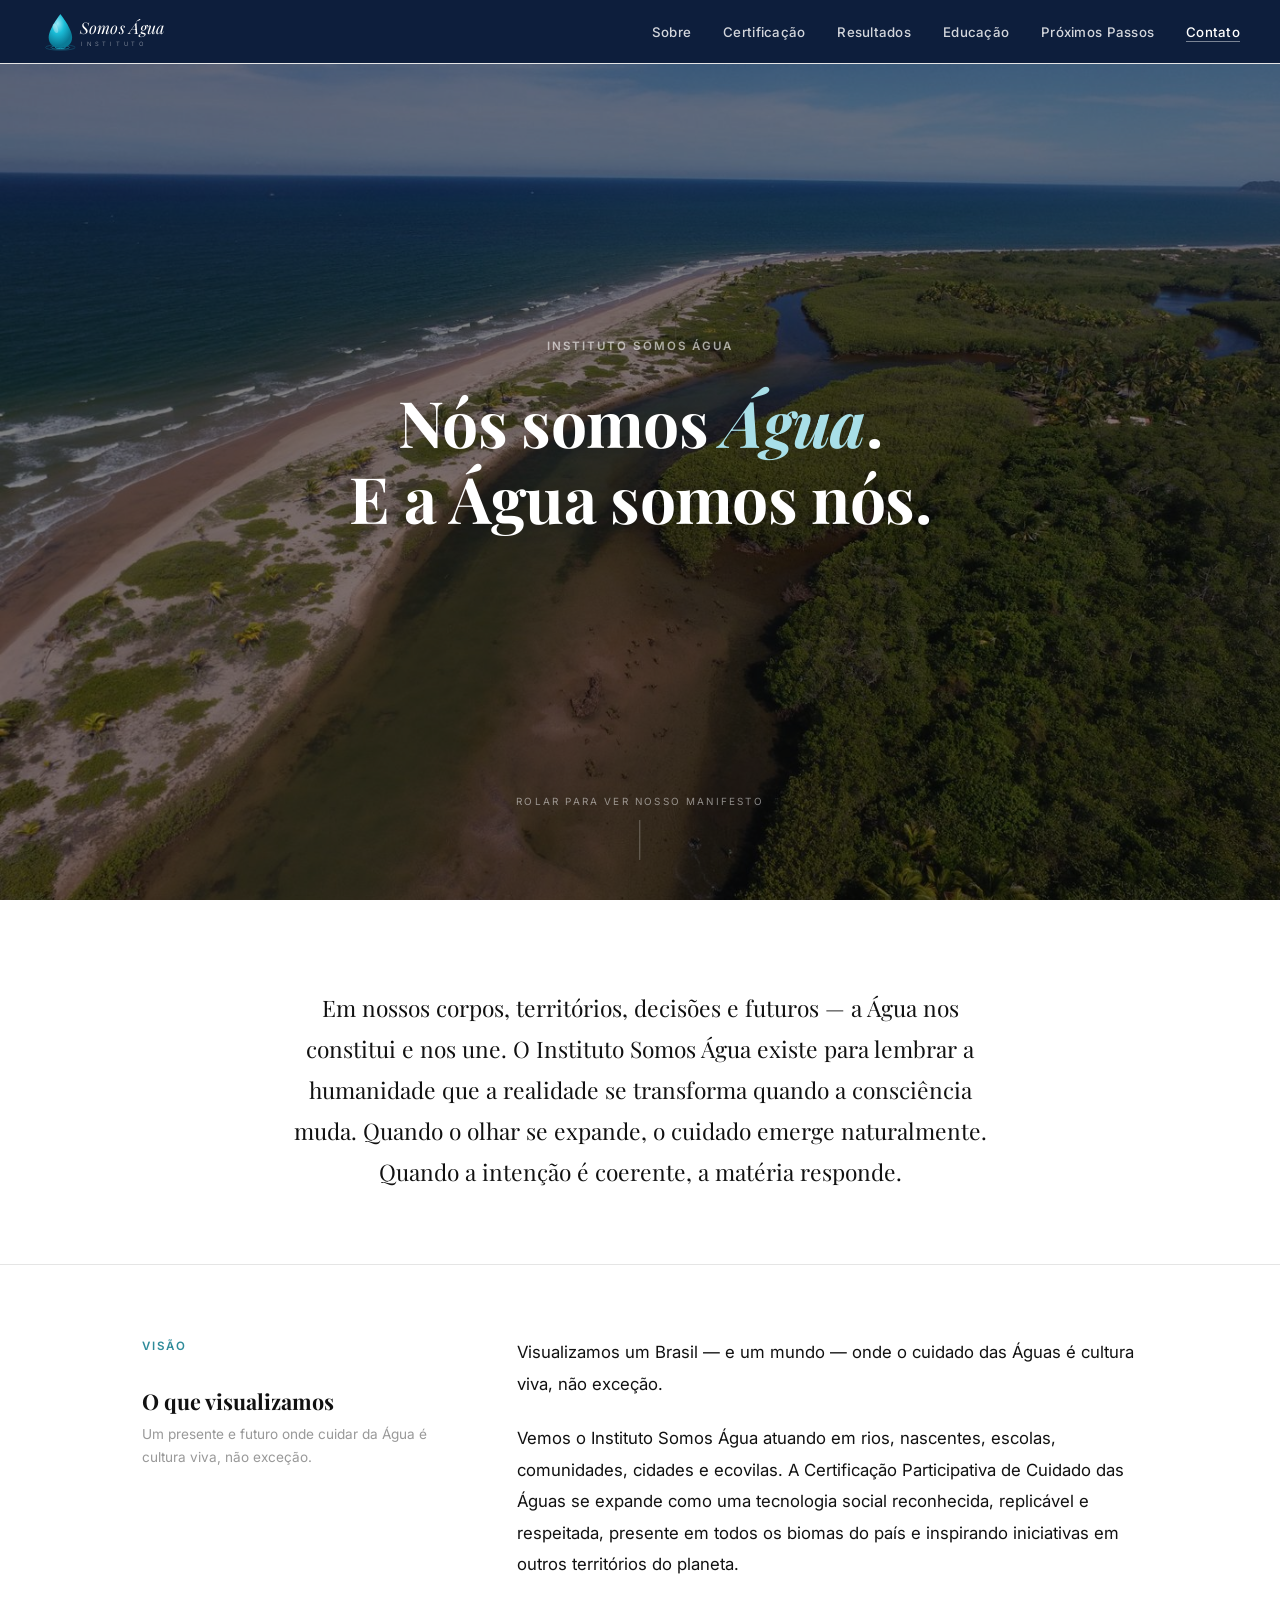
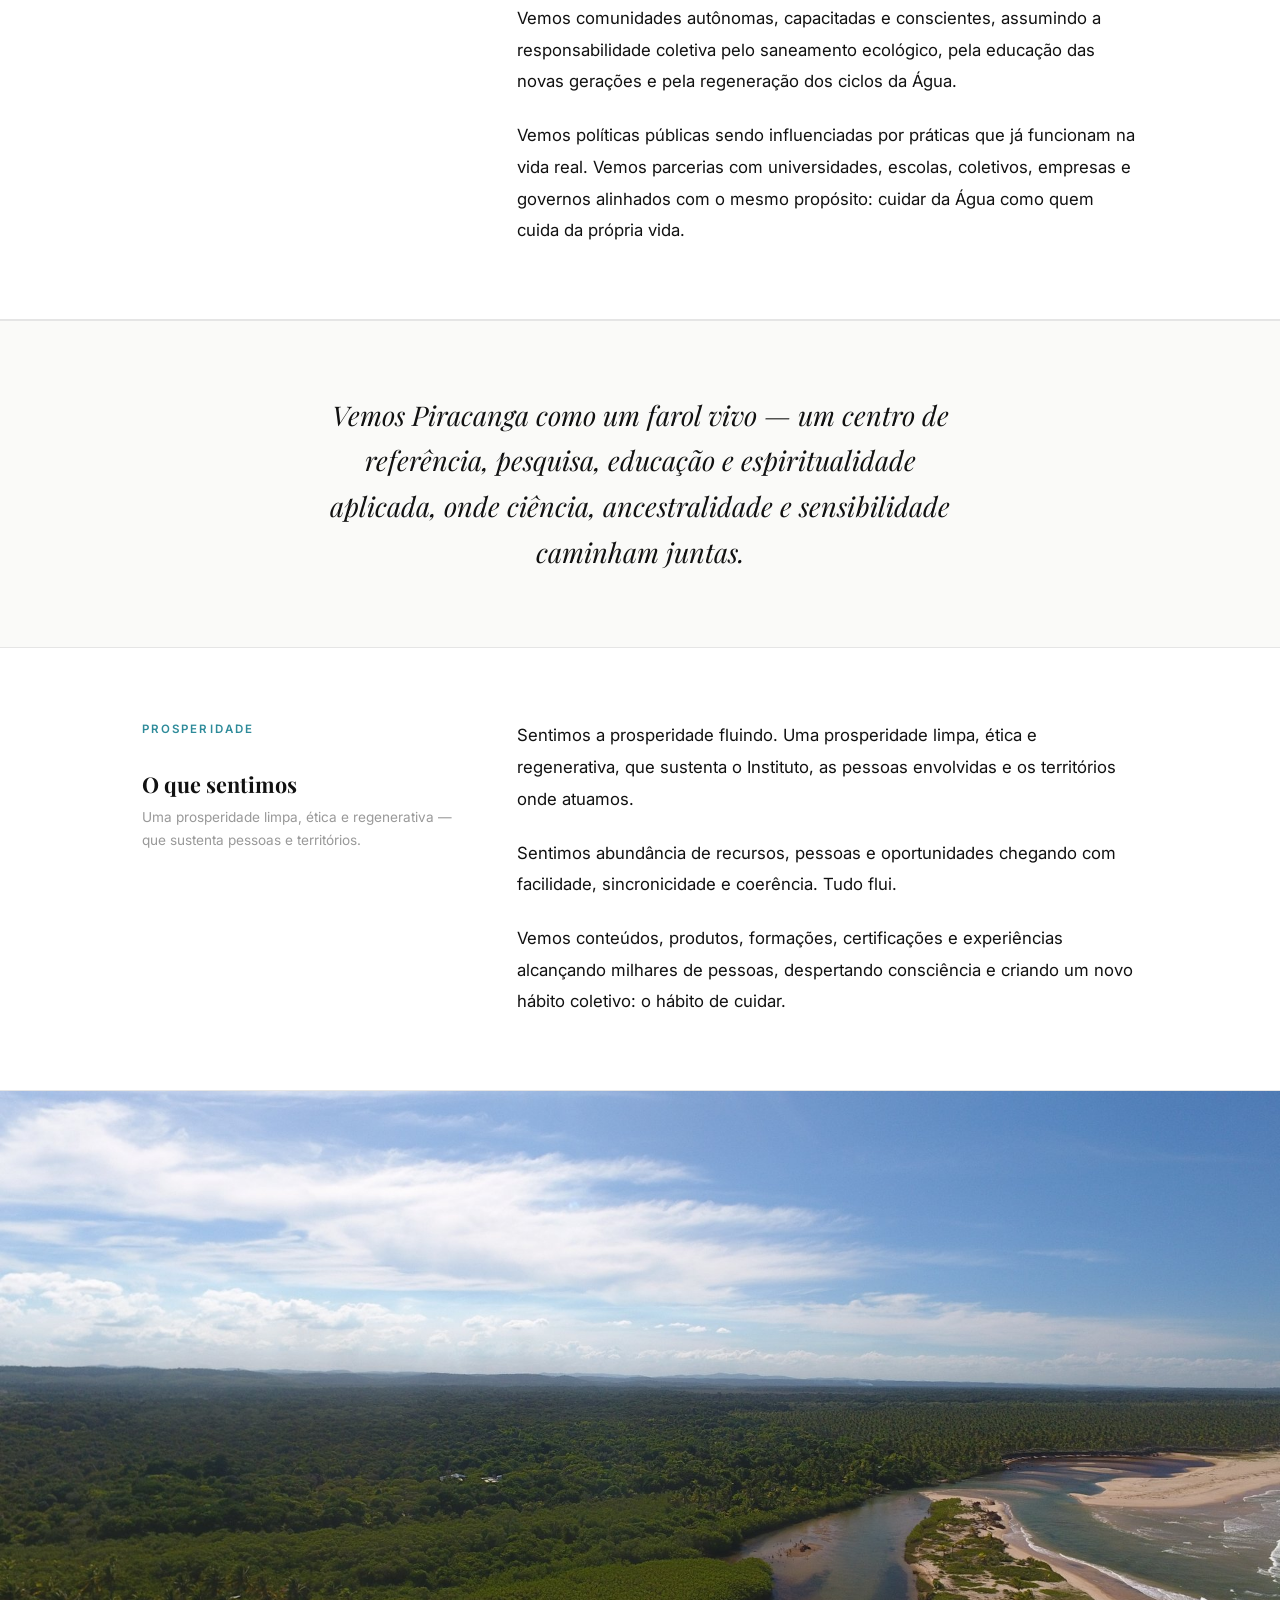
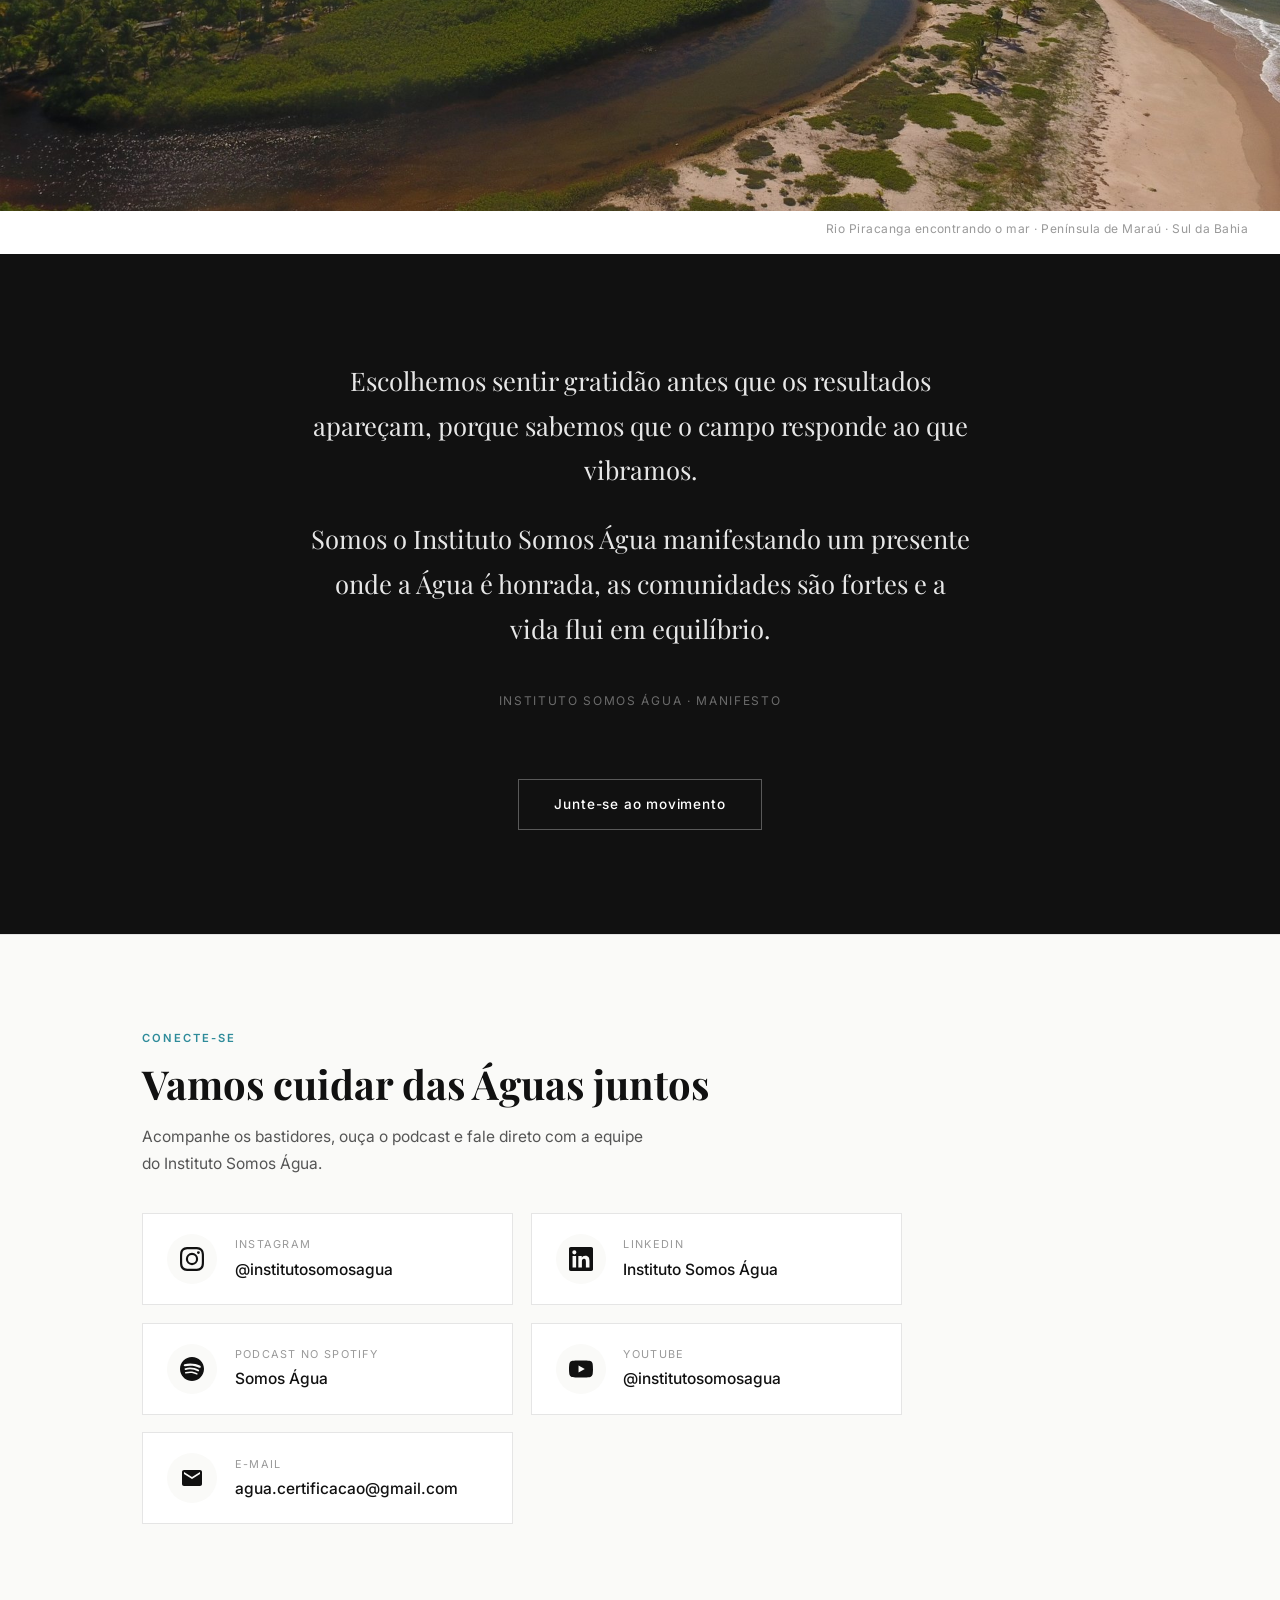
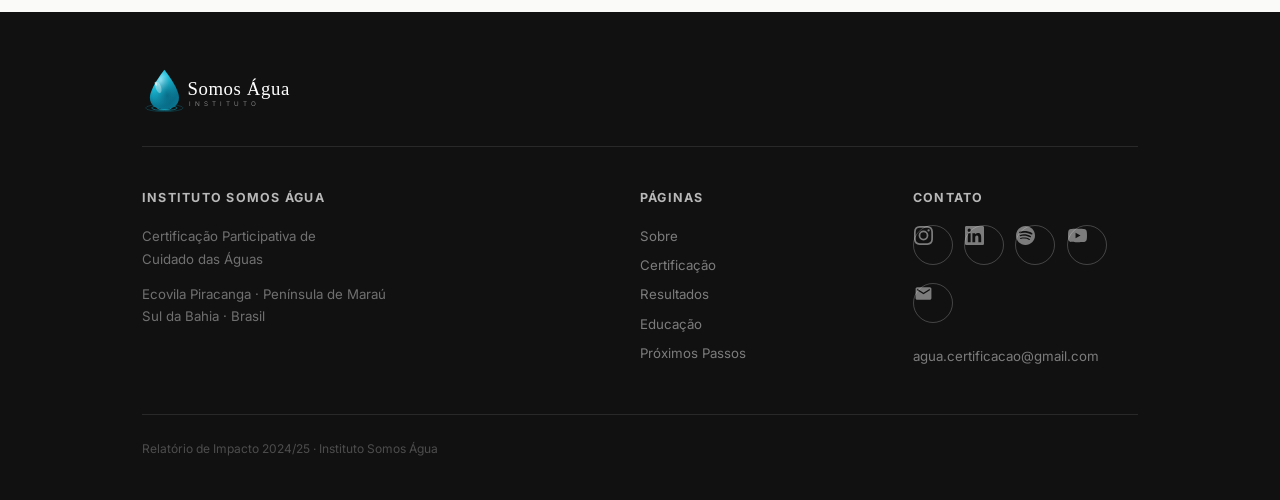
==== index.html @ 3775e9d6 "Add files via upload" ====
<!DOCTYPE html>
<html lang="pt-BR">
<head>
  <meta charset="UTF-8"/><meta name="viewport" content="width=device-width, initial-scale=1.0"/>
  <title>Instituto Somos Água</title>
  <meta name="description" content="Nós somos Água. E a Água somos nós — em nossos corpos, territórios, decisões e futuros."/>
  <link href="https://fonts.googleapis.com/css2?family=Playfair+Display:ital,wght@0,400;0,700;1,400&family=Inter:wght@300;400;500;600&display=swap" rel="stylesheet"/>
  <link rel="stylesheet" href="style.css"/>
  <style>
    body { padding-top: 0; }

    /* ── HERO ── */
    .manifesto-hero {
      position: relative;
      height: 100vh; min-height: 560px;
      display: flex; align-items: center; justify-content: center;
      text-align: center; overflow: hidden;
    }
    .manifesto-hero-bg {
      position: absolute; inset: 0;
      background: url('imgs/foz.jpg') center 55% / cover no-repeat;
    }
    .manifesto-hero-bg::after {
      content: '';
      position: absolute; inset: 0;
      background: rgba(0,0,0,.50);
    }

    /* transparent nav over hero */
    .hero-nav {
      position: absolute; top: 0; left: 0; right: 0; z-index: 10;
      background: #0d1e3c;
      height: 64px;
      display: flex; align-items: center; justify-content: space-between;
      padding: 0 2.5rem;
    }
    .hero-nav .nav-logo { color: white; }
    .hero-nav .nav-links a { color: rgba(255,255,255,.82); }
    .hero-nav .nav-links a:hover { color: white; }
    .hero-nav .nav-cta { color: white !important; border-color: rgba(255,255,255,.45); }
    .hero-nav .hamburger span { background: white; }

    .manifesto-hero-content {
      position: relative; z-index: 5;
      padding: 0 2rem;
    }
    .eyebrow-light {
      font-size: .72rem; font-weight: 600;
      letter-spacing: .18em; text-transform: uppercase;
      color: rgba(255,255,255,.6);
      margin-bottom: 1.75rem; display: block;
    }
    .manifesto-hero-content h1 {
      color: white;
      font-size: clamp(2.4rem, 5.5vw, 4rem);
      line-height: 1.18;
      text-shadow: 0 2px 32px rgba(0,0,0,.25);
      max-width: 700px;
      margin: 0 auto 1.75rem;
    }
    .manifesto-hero-content h1 em {
      font-style: italic;
      color: #a8dfe8;
    }
    .scroll-hint {
      position: absolute; bottom: 2.5rem; left: 50%; transform: translateX(-50%);
      z-index: 5;
      color: rgba(255,255,255,.5);
      font-size: .62rem; letter-spacing: .22em; text-transform: uppercase;
      display: flex; flex-direction: column; align-items: center; gap: .6rem;
      white-space: nowrap;
    }
    .scroll-hint::after {
      content: '';
      width: 1px; height: 40px;
      background: rgba(255,255,255,.3);
      display: block;
    }

    /* ── OPENING ── */
    .manifesto-opening {
      padding: 5.5rem 0 4.5rem;
      text-align: center;
      border-bottom: 1px solid var(--border);
    }
    .manifesto-opening p {
      font-family: 'Playfair Display', serif;
      font-size: clamp(1.12rem, 2.3vw, 1.42rem);
      line-height: 1.8;
      max-width: 700px;
      margin: 0 auto;
      color: var(--ink);
    }

    /* ── MANIFESTO BODY ── */
    .manifesto-block {
      padding: 4.5rem 0;
      border-bottom: 1px solid var(--border);
    }
    .manifesto-label {
      font-size: .72rem; font-weight: 600;
      letter-spacing: .18em; text-transform: uppercase;
      color: var(--water);
      margin-bottom: 2rem; display: block;
    }
    .manifesto-split {
      display: grid;
      grid-template-columns: 1fr 2fr;
      gap: 4rem;
      align-items: start;
    }
    .manifesto-split-label {
      position: sticky;
      top: 5rem;
    }
    .manifesto-split-label h2 {
      font-size: 1.35rem;
      color: var(--ink);
      margin-bottom: .5rem;
    }
    .manifesto-split-label p {
      font-size: .85rem;
      color: var(--ink-muted);
      line-height: 1.65;
    }
    .manifesto-text p {
      font-size: 1.05rem;
      line-height: 1.88;
      color: var(--ink);
      margin-bottom: 1.4rem;
    }
    .manifesto-text p:last-child { margin-bottom: 0; }

    /* ── HIGHLIGHTED VERSE ── */
    .manifesto-verse {
      padding: 4.5rem 0;
      background: var(--off-white);
      border-top: 1px solid var(--border);
      border-bottom: 1px solid var(--border);
      text-align: center;
    }
    .manifesto-verse p {
      font-family: 'Playfair Display', serif;
      font-size: clamp(1.25rem, 2.5vw, 1.7rem);
      line-height: 1.68;
      max-width: 660px;
      margin: 0 auto;
      color: var(--ink);
      font-style: italic;
    }

    /* ── CLOSING ── */
    .manifesto-closing {
      padding: 6.5rem 0;
      text-align: center;
      background: var(--ink);
    }
    .manifesto-closing p {
      font-family: 'Playfair Display', serif;
      font-size: clamp(1.15rem, 2.5vw, 1.6rem);
      line-height: 1.75;
      max-width: 660px;
      margin: 0 auto 1.5rem;
      color: rgba(255,255,255,.9);
    }
    .manifesto-closing .closing-cite {
      font-family: 'Inter', sans-serif;
      font-size: .75rem;
      letter-spacing: .14em;
      text-transform: uppercase;
      color: rgba(255,255,255,.38);
      display: block;
      margin-top: 2.5rem;
    }
    .btn-outline-white {
      display: inline-block;
      margin-top: 2.5rem;
      padding: .8rem 2.2rem;
      border: 1px solid rgba(255,255,255,.3);
      color: white;
      font-size: .85rem;
      font-weight: 500;
      letter-spacing: .06em;
      text-decoration: none;
      transition: border-color .2s, background .2s;
    }
    .btn-outline-white:hover {
      border-color: white;
      background: rgba(255,255,255,.08);
    }

    @media (max-width: 860px) {
      .hero-nav { padding: 0 1.25rem; }
      .manifesto-split { grid-template-columns: 1fr; gap: 1.5rem; }
      .manifesto-split-label { position: static; }
    }
  </style>
  <!-- Open Graph / WhatsApp -->
  <meta property="og:type"        content="website"/>
  <meta property="og:site_name"   content="Instituto Somos Água"/>
  <meta property="og:title"       content="Instituto Somos Água — Manifesto"/>
  <meta property="og:description" content="Nós somos Água. E a Água somos nós. O Instituto Somos Água une ativismo hídrico, educação ecológica e responsabilidade coletiva em Piracanga, Bahia."/>
  <meta property="og:image"       content="https://institutosomosagua.github.io/site/imgs/og-image.png"/>
  <meta property="og:image:width" content="1200"/>
  <meta property="og:image:height"content="630"/>
  <meta property="og:locale"      content="pt_BR"/>
  <!-- Twitter / X -->
  <meta name="twitter:card"       content="summary_large_image"/>
  <meta name="twitter:image"      content="https://institutosomosagua.github.io/site/imgs/og-image.png"/>
</head>
<body>

<!-- ══ HERO FULL-SCREEN ══ -->
<section class="manifesto-hero">
  <div class="manifesto-hero-bg"></div>

  <nav class="hero-nav" id="main-nav">
    <a href="index.html" class="nav-logo" style="padding:0;line-height:0;"><svg xmlns="http://www.w3.org/2000/svg" viewBox="0 0 280 68" height="42" style="display:block;"><defs><radialGradient id="dg" cx="38%" cy="28%" r="65%"><stop offset="0%" stop-color="#9AE8F8"/><stop offset="45%" stop-color="#1BBDD8"/><stop offset="100%" stop-color="#0A7A96"/></radialGradient></defs><ellipse cx="33" cy="59" rx="24" ry="4.5" stroke="#1BBAD6" stroke-width="1.0" fill="none" opacity="0.38"/><ellipse cx="33" cy="59" rx="15" ry="3" stroke="#1BBAD6" stroke-width="1.2" fill="none" opacity="0.58"/><ellipse cx="33" cy="59" rx="8" ry="1.8" stroke="#1BBAD6" stroke-width="1.5" fill="none" opacity="0.82"/><path d="M33 5 C33 5 14 29 14 43 C14 53.8 22.6 60 33 60 C43.4 60 52 53.8 52 43 C52 29 33 5 33 5Z" fill="url(#dg)"/><ellipse cx="25" cy="28" rx="3.5" ry="8" fill="white" opacity="0.3" transform="rotate(-20 25 28)"/><text x="64" y="38" font-family="'Playfair Display', Georgia, serif" font-size="26" font-weight="400" font-style="italic" fill="white" letter-spacing="0.5">Somos Água</text><text x="67" y="56" font-family="Inter, sans-serif" font-size="9.5" font-weight="300" fill="rgba(255,255,255,0.58)" letter-spacing="6">INSTITUTO</text></svg></a>
    <button class="hamburger" id="hamburger"><span></span><span></span><span></span></button>
    <ul class="nav-links" id="nav-links">
      <li><a href="sobre.html">Sobre</a></li>
      <li><a href="certificacao.html">Certificação</a></li>
      <li><a href="resultados.html">Resultados</a></li>
      <li><a href="educacao.html">Educação</a></li>
      <li><a href="proximos.html">Próximos Passos</a></li>
      <li><a href="index.html#contato" class="nav-cta">Contato</a></li>
    </ul>
  </nav>

  <div class="manifesto-hero-content">
    <span class="eyebrow-light">Instituto Somos Água</span>
    <h1>Nós somos <em>Água</em>.<br/>E a Água somos nós.</h1>
  </div>

  <div class="scroll-hint">Rolar para ver nosso manifesto</div>
</section>

<!-- ══ OPENING ══ -->
<section class="manifesto-opening">
  <div class="container">
    <p>Em nossos corpos, territórios, decisões e futuros — a Água nos constitui e nos une. O Instituto Somos Água existe para lembrar a humanidade que a realidade se transforma quando a consciência muda. Quando o olhar se expande, o cuidado emerge naturalmente. Quando a intenção é coerente, a matéria responde.</p>
  </div>
</section>

<!-- ══ VISÃO ══ -->
<section class="manifesto-block">
  <div class="container">
    <div class="manifesto-split">
      <div class="manifesto-split-label">
        <span class="manifesto-label">Visão</span>
        <h2>O que visualizamos</h2>
        <p>Um presente e futuro onde cuidar da Água é cultura viva, não exceção.</p>
      </div>
      <div class="manifesto-text">
        <p>Visualizamos um Brasil — e um mundo — onde o cuidado das Águas é cultura viva, não exceção.</p>
        <p>Vemos o Instituto Somos Água atuando em rios, nascentes, escolas, comunidades, cidades e ecovilas. A Certificação Participativa de Cuidado das Águas se expande como uma tecnologia social reconhecida, replicável e respeitada, presente em todos os biomas do país e inspirando iniciativas em outros territórios do planeta.</p>
        <p>Vemos comunidades autônomas, capacitadas e conscientes, assumindo a responsabilidade coletiva pelo saneamento ecológico, pela educação das novas gerações e pela regeneração dos ciclos da Água.</p>
        <p>Vemos políticas públicas sendo influenciadas por práticas que já funcionam na vida real. Vemos parcerias com universidades, escolas, coletivos, empresas e governos alinhados com o mesmo propósito: cuidar da Água como quem cuida da própria vida.</p>
      </div>
    </div>
  </div>
</section>

<!-- ══ VERSO ══ -->
<div class="manifesto-verse">
  <div class="container">
    <p>Vemos Piracanga como um farol vivo — um centro de referência, pesquisa, educação e espiritualidade aplicada, onde ciência, ancestralidade e sensibilidade caminham juntas.</p>
  </div>
</div>

<!-- ══ PROSPERIDADE ══ -->
<section class="manifesto-block">
  <div class="container">
    <div class="manifesto-split">
      <div class="manifesto-split-label">
        <span class="manifesto-label">Prosperidade</span>
        <h2>O que sentimos</h2>
        <p>Uma prosperidade limpa, ética e regenerativa — que sustenta pessoas e territórios.</p>
      </div>
      <div class="manifesto-text">
        <p>Sentimos a prosperidade fluindo. Uma prosperidade limpa, ética e regenerativa, que sustenta o Instituto, as pessoas envolvidas e os territórios onde atuamos.</p>
        <p>Sentimos abundância de recursos, pessoas e oportunidades chegando com facilidade, sincronicidade e coerência. Tudo flui.</p>
        <p>Vemos conteúdos, produtos, formações, certificações e experiências alcançando milhares de pessoas, despertando consciência e criando um novo hábito coletivo: o hábito de cuidar.</p>
      </div>
    </div>
  </div>
</section>

<!-- ══ FOTO FULL ══ -->
<img src="imgs/hero.jpg" alt="Rio Piracanga correndo para o mar" class="photo-full tall"/>
<p class="photo-caption">Rio Piracanga encontrando o mar · Península de Maraú · Sul da Bahia</p>

<!-- ══ DECLARAÇÃO FINAL ══ -->
<div class="manifesto-closing">
  <div class="container">
    <p>Escolhemos sentir gratidão antes que os resultados apareçam, porque sabemos que o campo responde ao que vibramos.</p>
    <p>Somos o Instituto Somos Água manifestando um presente onde a Água é honrada, as comunidades são fortes e a vida flui em equilíbrio.</p>
    <span class="closing-cite">Instituto Somos Água · Manifesto</span>
    <br/>
    <a href="mailto:agua.certificacao@gmail.com" class="btn-outline-white">Junte-se ao movimento</a>
  </div>
</div>

<!-- ══ CONECTE-SE ══ -->
<section class="connect-section" id="contato">
  <div class="container">
    <span class="eyebrow">Conecte-se</span>
    <h2>Vamos cuidar das Águas juntos</h2>
    <p style="max-width:520px;">Acompanhe os bastidores, ouça o podcast e fale direto com a equipe do Instituto Somos Água.</p>
    <div class="contact-grid">
      <a class="contact-card ig" href="https://www.instagram.com/institutosomosagua/" target="_blank" rel="noopener">
        <span class="contact-ic"><svg viewBox="0 0 24 24" width="20" height="20" aria-hidden="true"><path d="M12 2.163c3.204 0 3.584.012 4.85.07 3.252.148 4.771 1.691 4.919 4.919.058 1.265.069 1.645.069 4.849 0 3.205-.012 3.584-.069 4.849-.149 3.225-1.664 4.771-4.919 4.919-1.266.058-1.644.07-4.85.07-3.204 0-3.584-.012-4.849-.07-3.26-.149-4.771-1.699-4.919-4.92-.058-1.265-.07-1.644-.07-4.849 0-3.204.013-3.583.07-4.849.149-3.227 1.664-4.771 4.919-4.919 1.266-.057 1.645-.069 4.849-.069zm0-2.163C8.741 0 8.332.014 7.052.072 2.695.272.273 2.69.073 7.052.014 8.333 0 8.741 0 12c0 3.259.014 3.668.072 4.948.2 4.358 2.618 6.78 6.98 6.98C8.333 23.986 8.741 24 12 24c3.259 0 3.668-.014 4.948-.072 4.354-.2 6.782-2.618 6.979-6.98.059-1.28.073-1.689.073-4.948 0-3.259-.014-3.667-.072-4.947-.196-4.354-2.617-6.78-6.979-6.98C15.668.014 15.259 0 12 0zm0 5.838a6.162 6.162 0 100 12.324 6.162 6.162 0 000-12.324zM12 16a4 4 0 110-8 4 4 0 010 8zm6.406-11.845a1.44 1.44 0 100 2.881 1.44 1.44 0 000-2.881z"/></svg></span>
        <span><span class="c-label">Instagram</span><span class="c-handle">@institutosomosagua</span></span>
      </a>
      <a class="contact-card li" href="https://www.linkedin.com/company/instituto-somos-%C3%A1gua/" target="_blank" rel="noopener">
        <span class="contact-ic"><svg viewBox="0 0 24 24" width="20" height="20" aria-hidden="true"><path d="M20.447 20.452h-3.554v-5.569c0-1.328-.027-3.037-1.852-3.037-1.853 0-2.136 1.445-2.136 2.939v5.667H9.351V9h3.414v1.561h.046c.477-.9 1.637-1.85 3.37-1.85 3.601 0 4.267 2.37 4.267 5.455v6.286zM5.337 7.433a2.062 2.062 0 01-2.063-2.065 2.064 2.064 0 112.063 2.065zm1.782 13.019H3.555V9h3.564v11.452zM22.225 0H1.771C.792 0 0 .774 0 1.729v20.542C0 23.227.792 24 1.771 24h20.451C23.2 24 24 23.227 24 22.271V1.729C24 .774 23.2 0 22.222 0h.003z"/></svg></span>
        <span><span class="c-label">LinkedIn</span><span class="c-handle">Instituto Somos Água</span></span>
      </a>
      <a class="contact-card sp" href="https://open.spotify.com/show/7oKQB1N1HVJyOMrPgFYadg" target="_blank" rel="noopener">
        <span class="contact-ic"><svg viewBox="0 0 24 24" width="20" height="20" aria-hidden="true"><path d="M12 0C5.4 0 0 5.4 0 12s5.4 12 12 12 12-5.4 12-12S18.66 0 12 0zm5.521 17.34c-.24.359-.66.48-1.021.24-2.82-1.74-6.36-2.101-10.561-1.141-.418.122-.779-.179-.899-.539-.12-.421.18-.78.54-.9 4.56-1.021 8.52-.6 11.64 1.32.42.18.479.659.301 1.02zm1.44-3.3c-.301.42-.841.6-1.262.3-3.239-1.98-8.159-2.58-11.939-1.38-.479.12-1.02-.12-1.14-.6-.12-.48.12-1.021.6-1.141C9.6 9.9 15 10.561 18.72 12.84c.361.181.54.78.241 1.2zm.12-3.36C15.24 8.4 8.82 8.16 5.16 9.301c-.6.179-1.2-.181-1.38-.721-.18-.601.18-1.2.72-1.381 4.26-1.26 11.28-1.02 15.721 1.621.539.3.719 1.02.42 1.56-.299.421-1.02.599-1.56.3z"/></svg></span>
        <span><span class="c-label">Podcast no Spotify</span><span class="c-handle">Somos Água</span></span>
      </a>
      <a class="contact-card yt" href="https://www.youtube.com/@institutosomosagua" target="_blank" rel="noopener">
        <span class="contact-ic"><svg viewBox="0 0 24 24" width="20" height="20" aria-hidden="true"><path d="M23.498 6.186a3.016 3.016 0 0 0-2.122-2.136C19.505 3.545 12 3.545 12 3.545s-7.505 0-9.377.505A3.017 3.017 0 0 0 .502 6.186C0 8.07 0 12 0 12s0 3.93.502 5.814a3.016 3.016 0 0 0 2.122 2.136c1.871.505 9.376.505 9.376.505s7.505 0 9.377-.505a3.015 3.015 0 0 0 2.122-2.136C24 15.93 24 12 24 12s0-3.93-.502-5.814zM9.545 15.568V8.432L15.818 12l-6.273 3.568z"/></svg></span>
        <span><span class="c-label">YouTube</span><span class="c-handle">@institutosomosagua</span></span>
      </a>
      <a class="contact-card em" href="mailto:agua.certificacao@gmail.com">
        <span class="contact-ic"><svg viewBox="0 0 24 24" width="20" height="20" aria-hidden="true"><path d="M20 4H4c-1.1 0-1.99.9-1.99 2L2 18c0 1.1.9 2 2 2h16c1.1 0 2-.9 2-2V6c0-1.1-.9-2-2-2zm0 4l-8 5-8-5V6l8 5 8-5v2z"/></svg></span>
        <span><span class="c-label">E-mail</span><span class="c-handle">agua.certificacao@gmail.com</span></span>
      </a>
    </div>
  </div>
</section>

<!-- ══ FOOTER ══ -->
<footer>
  <div class="footer-inner">
    <div class="footer-logo"><svg xmlns="http://www.w3.org/2000/svg" viewBox="0 0 300 76" height="46" style="display:block;"><defs><radialGradient id="dg" cx="38%" cy="26%" r="68%"><stop offset="0%" stop-color="#A8F0FF"/><stop offset="40%" stop-color="#1BC8E0"/><stop offset="100%" stop-color="#077090"/></radialGradient><radialGradient id="inner" cx="60%" cy="65%" r="50%"><stop offset="0%" stop-color="#055570" stop-opacity="0.7"/><stop offset="100%" stop-color="#055570" stop-opacity="0"/></radialGradient></defs><ellipse cx="37" cy="66" rx="31" ry="6" stroke="#0B9DBB" stroke-width="1.1" fill="none" opacity="0.4"/><ellipse cx="37" cy="66" rx="21" ry="4.2" stroke="#0EAED0" stroke-width="1.35" fill="none" opacity="0.62"/><ellipse cx="37" cy="66" rx="11" ry="2.4" stroke="#15C0DC" stroke-width="1.7" fill="none" opacity="0.88"/><path d="M37 3 C37 3 13 33 13 49 C13 62 24 68 37 68 C50 68 61 62 61 49 C61 33 37 3 37 3Z" fill="url(#dg)"/><path d="M37 3 C37 3 13 33 13 49 C13 62 24 68 37 68 C50 68 61 62 61 49 C61 33 37 3 37 3Z" fill="url(#inner)"/><ellipse cx="27" cy="32" rx="4.5" ry="10" fill="white" opacity="0.32" transform="rotate(-18 27 32)"/><ellipse cx="23" cy="26" rx="2" ry="3.5" fill="white" opacity="0.55" transform="rotate(-18 23 26)"/><text x="75" y="44" font-family="'Pirata One', cursive" font-size="31" fill="white" letter-spacing="1">Somos Água</text><text x="78" y="63" font-family="Inter, sans-serif" font-size="10.5" font-weight="300" fill="rgba(255,255,255,0.6)" letter-spacing="6.5">INSTITUTO</text></svg></div>
    <div class="footer-grid">
      <div class="footer-col">
        <h4>Instituto Somos Água</h4>
        <p>Certificação Participativa de<br/>Cuidado das Águas</p>
        <p style="margin-top:.75rem;">Ecovila Piracanga · Península de Maraú<br/>Sul da Bahia · Brasil</p>
      </div>
      <div class="footer-col">
        <h4>Páginas</h4>
        <a href="sobre.html">Sobre</a>
        <a href="certificacao.html">Certificação</a>
        <a href="resultados.html">Resultados</a>
        <a href="educacao.html">Educação</a>
        <a href="proximos.html">Próximos Passos</a>
      </div>
      <div class="footer-col">
        <h4>Contato</h4>
        <div class="social-row">
          <a href="https://www.instagram.com/institutosomosagua/" target="_blank" rel="noopener" class="social-btn ig" aria-label="Instagram"><svg viewBox="0 0 24 24" width="20" height="20" aria-hidden="true"><path d="M12 2.163c3.204 0 3.584.012 4.85.07 3.252.148 4.771 1.691 4.919 4.919.058 1.265.069 1.645.069 4.849 0 3.205-.012 3.584-.069 4.849-.149 3.225-1.664 4.771-4.919 4.919-1.266.058-1.644.07-4.85.07-3.204 0-3.584-.012-4.849-.07-3.26-.149-4.771-1.699-4.919-4.92-.058-1.265-.07-1.644-.07-4.849 0-3.204.013-3.583.07-4.849.149-3.227 1.664-4.771 4.919-4.919 1.266-.057 1.645-.069 4.849-.069zm0-2.163C8.741 0 8.332.014 7.052.072 2.695.272.273 2.69.073 7.052.014 8.333 0 8.741 0 12c0 3.259.014 3.668.072 4.948.2 4.358 2.618 6.78 6.98 6.98C8.333 23.986 8.741 24 12 24c3.259 0 3.668-.014 4.948-.072 4.354-.2 6.782-2.618 6.979-6.98.059-1.28.073-1.689.073-4.948 0-3.259-.014-3.667-.072-4.947-.196-4.354-2.617-6.78-6.979-6.98C15.668.014 15.259 0 12 0zm0 5.838a6.162 6.162 0 100 12.324 6.162 6.162 0 000-12.324zM12 16a4 4 0 110-8 4 4 0 010 8zm6.406-11.845a1.44 1.44 0 100 2.881 1.44 1.44 0 000-2.881z"/></svg></a>
          <a href="https://www.linkedin.com/company/instituto-somos-%C3%A1gua/" target="_blank" rel="noopener" class="social-btn li" aria-label="LinkedIn"><svg viewBox="0 0 24 24" width="20" height="20" aria-hidden="true"><path d="M20.447 20.452h-3.554v-5.569c0-1.328-.027-3.037-1.852-3.037-1.853 0-2.136 1.445-2.136 2.939v5.667H9.351V9h3.414v1.561h.046c.477-.9 1.637-1.85 3.37-1.85 3.601 0 4.267 2.37 4.267 5.455v6.286zM5.337 7.433a2.062 2.062 0 01-2.063-2.065 2.064 2.064 0 112.063 2.065zm1.782 13.019H3.555V9h3.564v11.452zM22.225 0H1.771C.792 0 0 .774 0 1.729v20.542C0 23.227.792 24 1.771 24h20.451C23.2 24 24 23.227 24 22.271V1.729C24 .774 23.2 0 22.222 0h.003z"/></svg></a>
          <a href="https://open.spotify.com/show/7oKQB1N1HVJyOMrPgFYadg" target="_blank" rel="noopener" class="social-btn sp" aria-label="Spotify"><svg viewBox="0 0 24 24" width="20" height="20" aria-hidden="true"><path d="M12 0C5.4 0 0 5.4 0 12s5.4 12 12 12 12-5.4 12-12S18.66 0 12 0zm5.521 17.34c-.24.359-.66.48-1.021.24-2.82-1.74-6.36-2.101-10.561-1.141-.418.122-.779-.179-.899-.539-.12-.421.18-.78.54-.9 4.56-1.021 8.52-.6 11.64 1.32.42.18.479.659.301 1.02zm1.44-3.3c-.301.42-.841.6-1.262.3-3.239-1.98-8.159-2.58-11.939-1.38-.479.12-1.02-.12-1.14-.6-.12-.48.12-1.021.6-1.141C9.6 9.9 15 10.561 18.72 12.84c.361.181.54.78.241 1.2zm.12-3.36C15.24 8.4 8.82 8.16 5.16 9.301c-.6.179-1.2-.181-1.38-.721-.18-.601.18-1.2.72-1.381 4.26-1.26 11.28-1.02 15.721 1.621.539.3.719 1.02.42 1.56-.299.421-1.02.599-1.56.3z"/></svg></a>
          <a href="https://www.youtube.com/@institutosomosagua" target="_blank" rel="noopener" class="social-btn yt" aria-label="YouTube"><svg viewBox="0 0 24 24" width="20" height="20" aria-hidden="true"><path d="M23.498 6.186a3.016 3.016 0 0 0-2.122-2.136C19.505 3.545 12 3.545 12 3.545s-7.505 0-9.377.505A3.017 3.017 0 0 0 .502 6.186C0 8.07 0 12 0 12s0 3.93.502 5.814a3.016 3.016 0 0 0 2.122 2.136c1.871.505 9.376.505 9.376.505s7.505 0 9.377-.505a3.015 3.015 0 0 0 2.122-2.136C24 15.93 24 12 24 12s0-3.93-.502-5.814zM9.545 15.568V8.432L15.818 12l-6.273 3.568z"/></svg></a>
          <a href="mailto:agua.certificacao@gmail.com" class="social-btn em" aria-label="E-mail"><svg viewBox="0 0 24 24" width="20" height="20" aria-hidden="true"><path d="M20 4H4c-1.1 0-1.99.9-1.99 2L2 18c0 1.1.9 2 2 2h16c1.1 0 2-.9 2-2V6c0-1.1-.9-2-2-2zm0 4l-8 5-8-5V6l8 5 8-5v2z"/></svg></a>
        </div>
        <a href="mailto:agua.certificacao@gmail.com" class="footer-email">agua.certificacao@gmail.com</a>
      </div>
    </div>
    <p class="footer-bottom">Relatório de Impacto 2024/25 · Instituto Somos Água</p>
  </div>
</footer>

<script>
  const hb = document.getElementById('hamburger');
  const nl = document.getElementById('nav-links');
  hb.addEventListener('click', () => nl.classList.toggle('open'));
</script>
</body>
</html>
---- style.css ----
/* ════════════════════════════════
   INSTITUTO SOMOS ÁGUA — style.css
   Clean, minimal, photo-forward
════════════════════════════════ */

*, *::before, *::after { box-sizing: border-box; margin: 0; padding: 0; }

:root {
  --ink:       #111111;
  --ink-soft:  #555555;
  --ink-muted: #999999;
  --water:     #2E8B9A;
  --water-lt:  #E6F4F7;
  --sand:      #F5EFE6;
  --white:     #FFFFFF;
  --off-white: #FAFAF8;
  --border:    #E5E5E5;
  --nav-h:     64px;
  --max-w:     1060px;
}

html { scroll-behavior: smooth; font-size: 16px; }

body {
  font-family: 'Inter', -apple-system, sans-serif;
  color: var(--ink);
  background: var(--white);
  line-height: 1.72;
  padding-top: var(--nav-h);
  -webkit-font-smoothing: antialiased;
}

/* ── NAV ── */
nav {
  position: fixed; top: 0; left: 0; right: 0; z-index: 300;
  height: var(--nav-h);
  display: flex; align-items: center; justify-content: space-between;
  padding: 0 2.5rem;
  background: rgba(255,255,255,0.96);
  backdrop-filter: blur(12px);
  border-bottom: 1px solid var(--border);
}
.nav-logo {
  font-family: 'Playfair Display', serif;
  color: var(--ink);
  font-size: 1rem;
  font-weight: 700;
  text-decoration: none;
  letter-spacing: .01em;
}
.nav-logo span { color: var(--water); }
.nav-links { display: flex; gap: 2rem; list-style: none; align-items: center; }
.nav-links a {
  color: var(--ink-soft);
  text-decoration: none;
  font-size: .83rem;
  font-weight: 500;
  letter-spacing: .02em;
  transition: color .18s;
}
.nav-links a:hover, .nav-links a.active { color: var(--ink); }
.nav-cta {
  color: var(--water) !important;
  border-bottom: 1px solid var(--water);
  padding-bottom: 1px;
}
.hamburger {
  display: none; background: none; border: none;
  cursor: pointer; padding: .4rem; gap: 4px;
  flex-direction: column; align-items: flex-end;
}
.hamburger span {
  display: block; height: 1.5px; background: var(--ink);
  transition: all .25s;
}
.hamburger span:nth-child(1) { width: 22px; }
.hamburger span:nth-child(2) { width: 16px; }
.hamburger span:nth-child(3) { width: 22px; }

/* ── LAYOUT ── */
.container { max-width: var(--max-w); margin: 0 auto; padding: 0 2rem; }
section { padding: 5.5rem 0; }
section.tight { padding: 3.5rem 0; }

/* ── TYPOGRAPHY ── */
.eyebrow {
  display: inline-block;
  font-size: .7rem; font-weight: 600;
  letter-spacing: .18em; text-transform: uppercase;
  color: var(--water);
  margin-bottom: .75rem;
}
h1 {
  font-family: 'Playfair Display', serif;
  font-size: clamp(2.4rem, 5.5vw, 4rem);
  line-height: 1.1; font-weight: 700;
  letter-spacing: -.01em;
}
h2 {
  font-family: 'Playfair Display', serif;
  font-size: clamp(1.75rem, 3.5vw, 2.5rem);
  line-height: 1.2; font-weight: 700;
  color: var(--ink);
  margin-bottom: 1rem;
}
h3 {
  font-size: 1rem; font-weight: 600;
  color: var(--ink);
  margin-bottom: .5rem;
}
p { color: var(--ink-soft); margin-bottom: .9rem; font-size: .97rem; }
p:last-child { margin-bottom: 0; }
strong { color: var(--ink); font-weight: 600; }

/* ── BUTTONS ── */
.btn {
  display: inline-block;
  padding: .75rem 1.75rem;
  font-size: .85rem; font-weight: 600; letter-spacing: .04em;
  text-decoration: none; border-radius: 2px;
  transition: all .18s;
}
.btn-dark {
  background: var(--ink); color: var(--white);
}
.btn-dark:hover { background: #333; }
.btn-outline {
  border: 1px solid rgba(255,255,255,.5);
  color: var(--white);
}
.btn-outline:hover { background: rgba(255,255,255,.1); border-color: white; }
.btn-water { background: var(--water); color: white; }
.btn-water:hover { background: #266f7d; }

/* ── DIVIDER ── */
.divider { height: 1px; background: var(--border); margin: 0; }

/* ── PAGE HERO (inner pages) ── */
.page-hero {
  padding: 5rem 0 4.5rem;
  border-bottom: 1px solid var(--border);
  background: var(--off-white);
}
.page-hero .eyebrow { }
.page-hero h1 { font-size: clamp(2rem, 4.5vw, 3.2rem); margin-bottom: .75rem; }
.page-hero p { max-width: 520px; font-size: 1.05rem; }

/* ── FULL-BLEED PHOTO ── */
.photo-full {
  width: 100%;
  aspect-ratio: 16/7;
  object-fit: cover;
  display: block;
}
.photo-full.tall { aspect-ratio: 16/9; }

.photo-caption {
  font-size: .75rem; color: var(--ink-muted);
  letter-spacing: .04em; text-align: right;
  padding: .5rem 2rem 0;
}

/* ── 2-COL GRID ── */
.grid-2 {
  display: grid;
  grid-template-columns: 1fr 1fr;
  gap: 3rem;
  align-items: start;
}
.grid-2.center { align-items: center; }
.grid-3 { display: grid; grid-template-columns: repeat(3,1fr); gap: 2rem; }
.grid-4 { display: grid; grid-template-columns: repeat(4,1fr); gap: 1.5rem; }

/* ── STAT ── */
.stat-num {
  font-family: 'Playfair Display', serif;
  font-size: 3.5rem; font-weight: 700; line-height: 1;
  color: var(--ink); margin-bottom: .25rem;
}
.stat-num sup { font-size: 1.5rem; vertical-align: super; }
.stat-label { font-size: .8rem; color: var(--ink-muted); letter-spacing: .06em; text-transform: uppercase; }

/* ── CARD ── */
.card {
  padding: 2rem 0;
  border-top: 1px solid var(--border);
}
.card h3 { margin-bottom: .4rem; }

.card-box {
  padding: 2rem;
  border: 1px solid var(--border);
  background: var(--white);
}

/* ── QUOTE ── */
.pull-quote {
  font-family: 'Playfair Display', serif;
  font-size: clamp(1.3rem, 2.5vw, 1.8rem);
  font-style: italic; line-height: 1.45;
  color: var(--ink);
  max-width: 680px;
  margin: 0 auto;
  text-align: center;
}
.pull-cite {
  display: block; margin-top: 1.25rem;
  font-family: 'Inter', sans-serif;
  font-size: .78rem; font-style: normal;
  color: var(--ink-muted); letter-spacing: .08em; text-transform: uppercase;
}

/* ── INLINE QUOTE ── */
.inline-quote {
  border-left: 2px solid var(--water);
  padding: .75rem 1.5rem;
  margin: 1.5rem 0;
  font-style: italic; color: var(--ink-soft);
}

/* ── PROGRESS ── */
.prog-row { margin-bottom: 1rem; }
.prog-meta { display: flex; justify-content: space-between; font-size: .8rem; color: var(--ink-muted); margin-bottom: .35rem; }
.prog-track { height: 3px; background: var(--border); }
.prog-fill { height: 100%; background: var(--water); transition: width 1s ease; }
.prog-fill.good { background: #2D8A5A; }

/* ── STEP ── */
.step {
  display: flex; gap: 1.5rem; align-items: flex-start;
  padding: 1.5rem 0; border-top: 1px solid var(--border);
}
.step:last-child { border-bottom: 1px solid var(--border); }
.step-n {
  font-family: 'Playfair Display', serif;
  font-size: 1.5rem; color: var(--water);
  font-weight: 700; flex-shrink: 0; line-height: 1; padding-top: .1rem;
  min-width: 2rem;
}
.step-body h3 { font-size: .97rem; margin-bottom: .3rem; }

/* ── CHECKLIST ── */
.check-list { list-style: none; }
.check-list li {
  display: flex; gap: .75rem; padding: .65rem 0;
  border-top: 1px solid var(--border);
  font-size: .9rem; color: var(--ink-soft);
}
.check-list li:last-child { border-bottom: 1px solid var(--border); }
.check-list li::before { content: '—'; color: var(--water); flex-shrink: 0; }

/* ── PARTNER ── */
.partner {
  padding: 1.5rem 0;
  border-top: 1px solid var(--border);
}
.partner:last-child { border-bottom: 1px solid var(--border); }
.partner h3 { font-size: .97rem; color: var(--water); margin-bottom: .3rem; }

/* ── PHOTO+TEXT SPLIT ── */
.split { display: grid; grid-template-columns: 1fr 1fr; }
.split-img { overflow: hidden; }
.split-img img { width: 100%; height: 100%; object-fit: cover; display: block; }
.split-text { padding: 4rem 3rem; display: flex; flex-direction: column; justify-content: center; }

/* ── FOOTER ── */
footer {
  background: var(--ink); color: rgba(255,255,255,.45);
  padding: 3.5rem 0 2.5rem;
}
.footer-inner { max-width: var(--max-w); margin: 0 auto; padding: 0 2rem; }
.footer-logo {
  font-family: 'Playfair Display', serif;
  font-size: 1.15rem; color: white;
  margin-bottom: .4rem;
}
.footer-grid {
  display: grid; grid-template-columns: 2fr 1fr 1fr;
  gap: 3rem; padding: 2.5rem 0;
  border-top: 1px solid rgba(255,255,255,.1);
  border-bottom: 1px solid rgba(255,255,255,.1);
  margin: 2rem 0 1.5rem;
}
.footer-col h4 { color: rgba(255,255,255,.7); font-size: .78rem; letter-spacing: .1em; text-transform: uppercase; margin-bottom: 1rem; }
.footer-col p { font-size: .83rem; color: rgba(255,255,255,.4); margin-bottom: .3rem; }
.footer-col a { display: block; color: rgba(255,255,255,.45); text-decoration: none; font-size: .83rem; margin-bottom: .4rem; transition: color .15s; }
.footer-col a:hover { color: white; }
.footer-bottom { font-size: .75rem; color: rgba(255,255,255,.25); }

/* ── RESPONSIVE ── */
@media (max-width: 860px) {
  nav { padding: 0 1.25rem; }
  .nav-links { display: none; flex-direction: column; align-items: flex-start; position: absolute; top: var(--nav-h); left: 0; right: 0; background: white; padding: 1.5rem 2rem; gap: 1.2rem; border-bottom: 1px solid var(--border); box-shadow: 0 8px 24px rgba(0,0,0,.08); }
  .nav-links.open { display: flex; }
  .hamburger { display: flex; }
  .grid-2, .grid-3, .grid-4 { grid-template-columns: 1fr; }
  .split { grid-template-columns: 1fr; }
  .split-img { height: 260px; }
  .split-text { padding: 2.5rem 1.5rem; }
  .footer-grid { grid-template-columns: 1fr 1fr; gap: 2rem; }
  section { padding: 3.5rem 0; }
}
@media (max-width: 500px) {
  section { padding: 2.75rem 0; }
  .photo-full { aspect-ratio: 4/3; }
  .footer-grid { grid-template-columns: 1fr; }
  .container { padding: 0 1.25rem; }
}

/* ════════════════════════════════
   SOCIAL & CONTATO (interativo)
════════════════════════════════ */

/* ── ícones do rodapé (fundo escuro) ── */
.social-row { display:flex; gap:.7rem; flex-wrap:wrap; align-items:center; margin-bottom:1rem; }
.social-btn {
  width:40px; height:40px; border-radius:50%;
  display:inline-flex; align-items:center; justify-content:center;
  border:1px solid rgba(255,255,255,.22);
  color:rgba(255,255,255,.72);
  transition:transform .2s ease, background .2s ease, color .2s ease, border-color .2s ease;
}
.social-btn svg { width:19px; height:19px; fill:currentColor; }
.social-btn:hover { transform:translateY(-4px); color:#fff; border-color:transparent; }
.social-btn.ig:hover { background:linear-gradient(45deg,#f09433,#e6683c,#dc2743,#cc2366,#bc1888); }
.social-btn.li:hover { background:#0A66C2; }
.social-btn.sp:hover { background:#1DB954; }
.social-btn.em:hover { background:var(--water); }
.footer-email { font-size:.83rem; }

/* ── seção dedicada de contato (fundo claro) ── */
.connect-section { background:var(--off-white); border-top:1px solid var(--border); }
.contact-grid { display:grid; grid-template-columns:repeat(2,1fr); gap:1.1rem; max-width:760px; margin-top:2.25rem; }
.contact-card {
  display:flex; align-items:center; gap:1.1rem;
  padding:1.25rem 1.5rem; border:1px solid var(--border);
  background:var(--white); text-decoration:none; color:var(--ink);
  transition:transform .2s ease, box-shadow .2s ease, border-color .2s ease;
}
.contact-card:hover { transform:translateY(-4px); box-shadow:0 14px 30px rgba(0,0,0,.08); border-color:transparent; }
.contact-ic {
  width:50px; height:50px; border-radius:50%; flex-shrink:0;
  display:inline-flex; align-items:center; justify-content:center;
  background:var(--off-white); color:var(--ink);
  transition:background .25s ease, color .25s ease, transform .25s ease;
}
.contact-ic svg { width:24px; height:24px; fill:currentColor; }
.contact-card:hover .contact-ic { transform:scale(1.08); }
.contact-card .c-label { display:block; font-size:.68rem; letter-spacing:.12em; text-transform:uppercase; color:var(--ink-muted); margin-bottom:.15rem; }
.contact-card .c-handle { display:block; font-size:.97rem; font-weight:500; color:var(--ink); }
.contact-card.ig:hover .contact-ic { background:linear-gradient(45deg,#f09433,#dc2743,#bc1888); color:#fff; }
.contact-card.li:hover .contact-ic { background:#0A66C2; color:#fff; }
.contact-card.sp:hover .contact-ic { background:#1DB954; color:#fff; }
.contact-card.em:hover .contact-ic { background:var(--water); color:#fff; }
@media (max-width:600px){ .contact-grid { grid-template-columns:1fr; } }
.connect-section{scroll-margin-top:84px;}

.social-btn.yt:hover{background:#FF0000;}
.contact-card.yt:hover .contact-ic{background:#FF0000;color:#fff;}
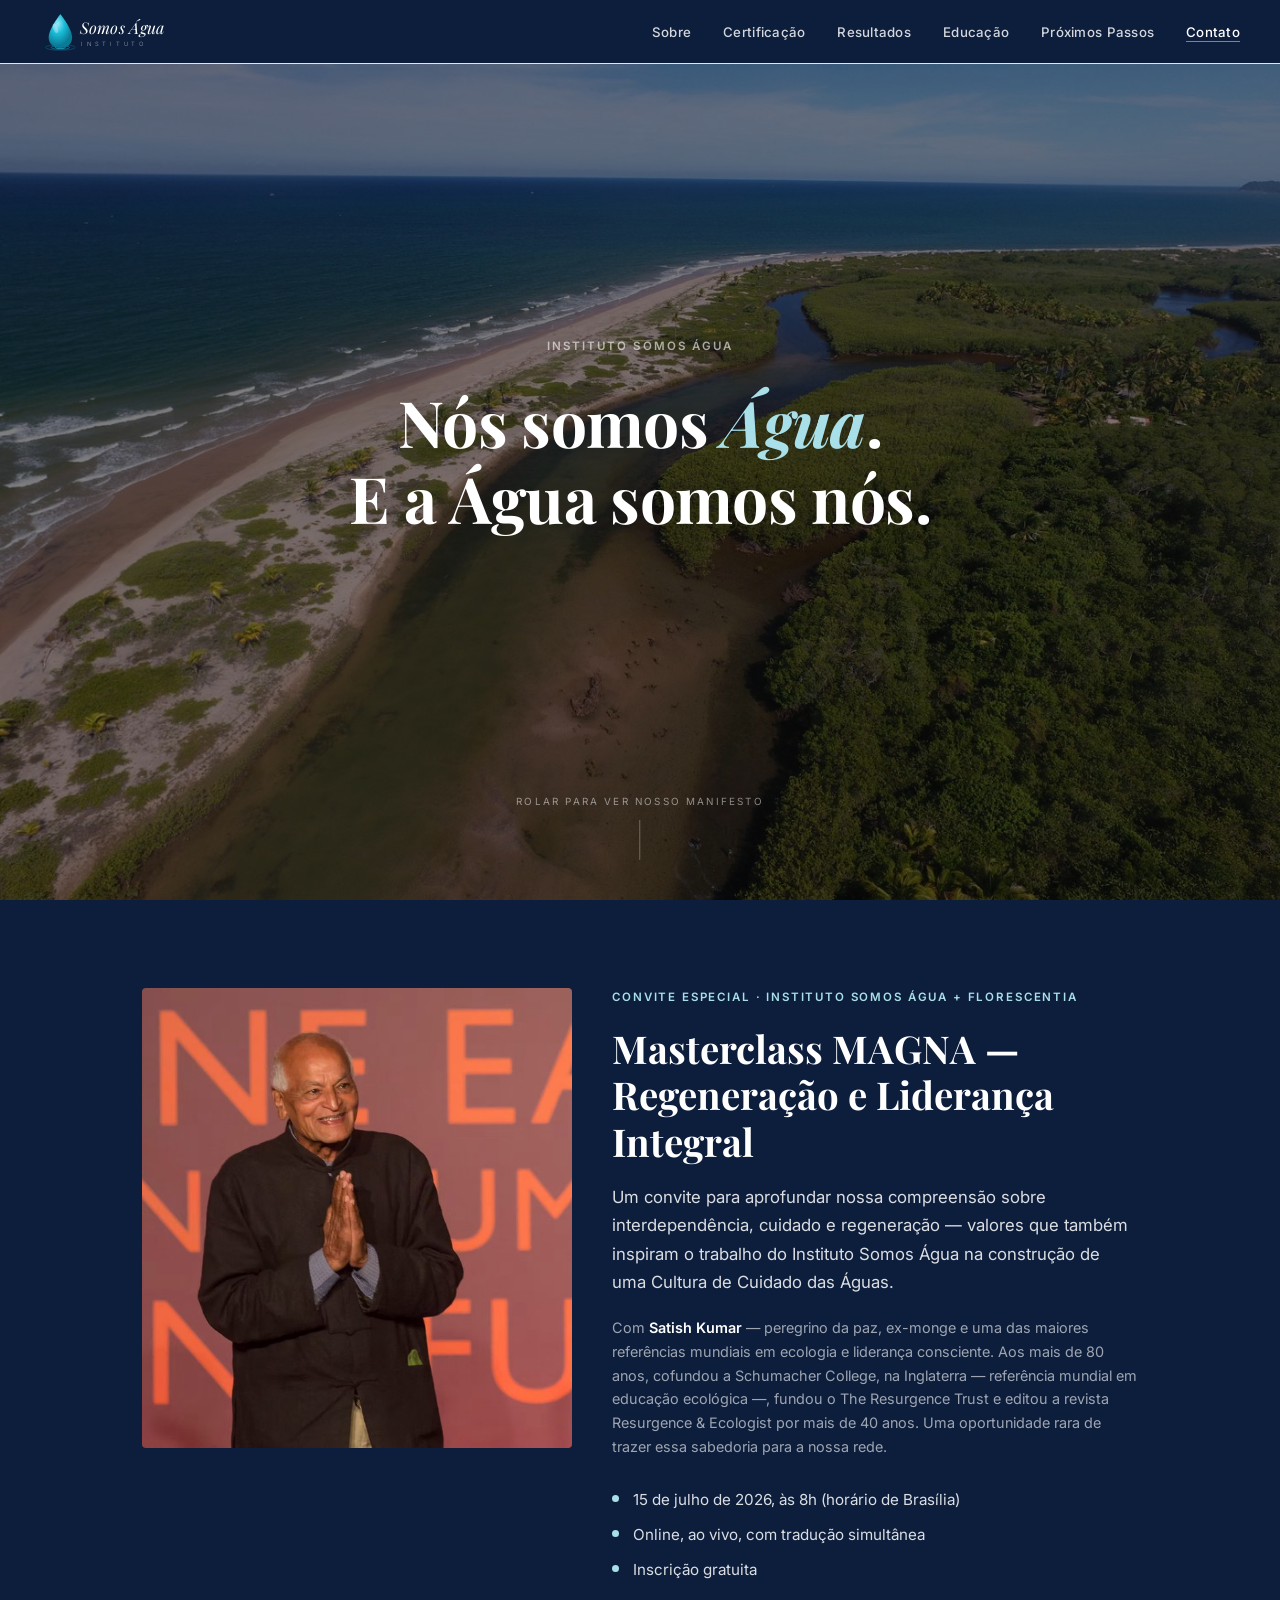
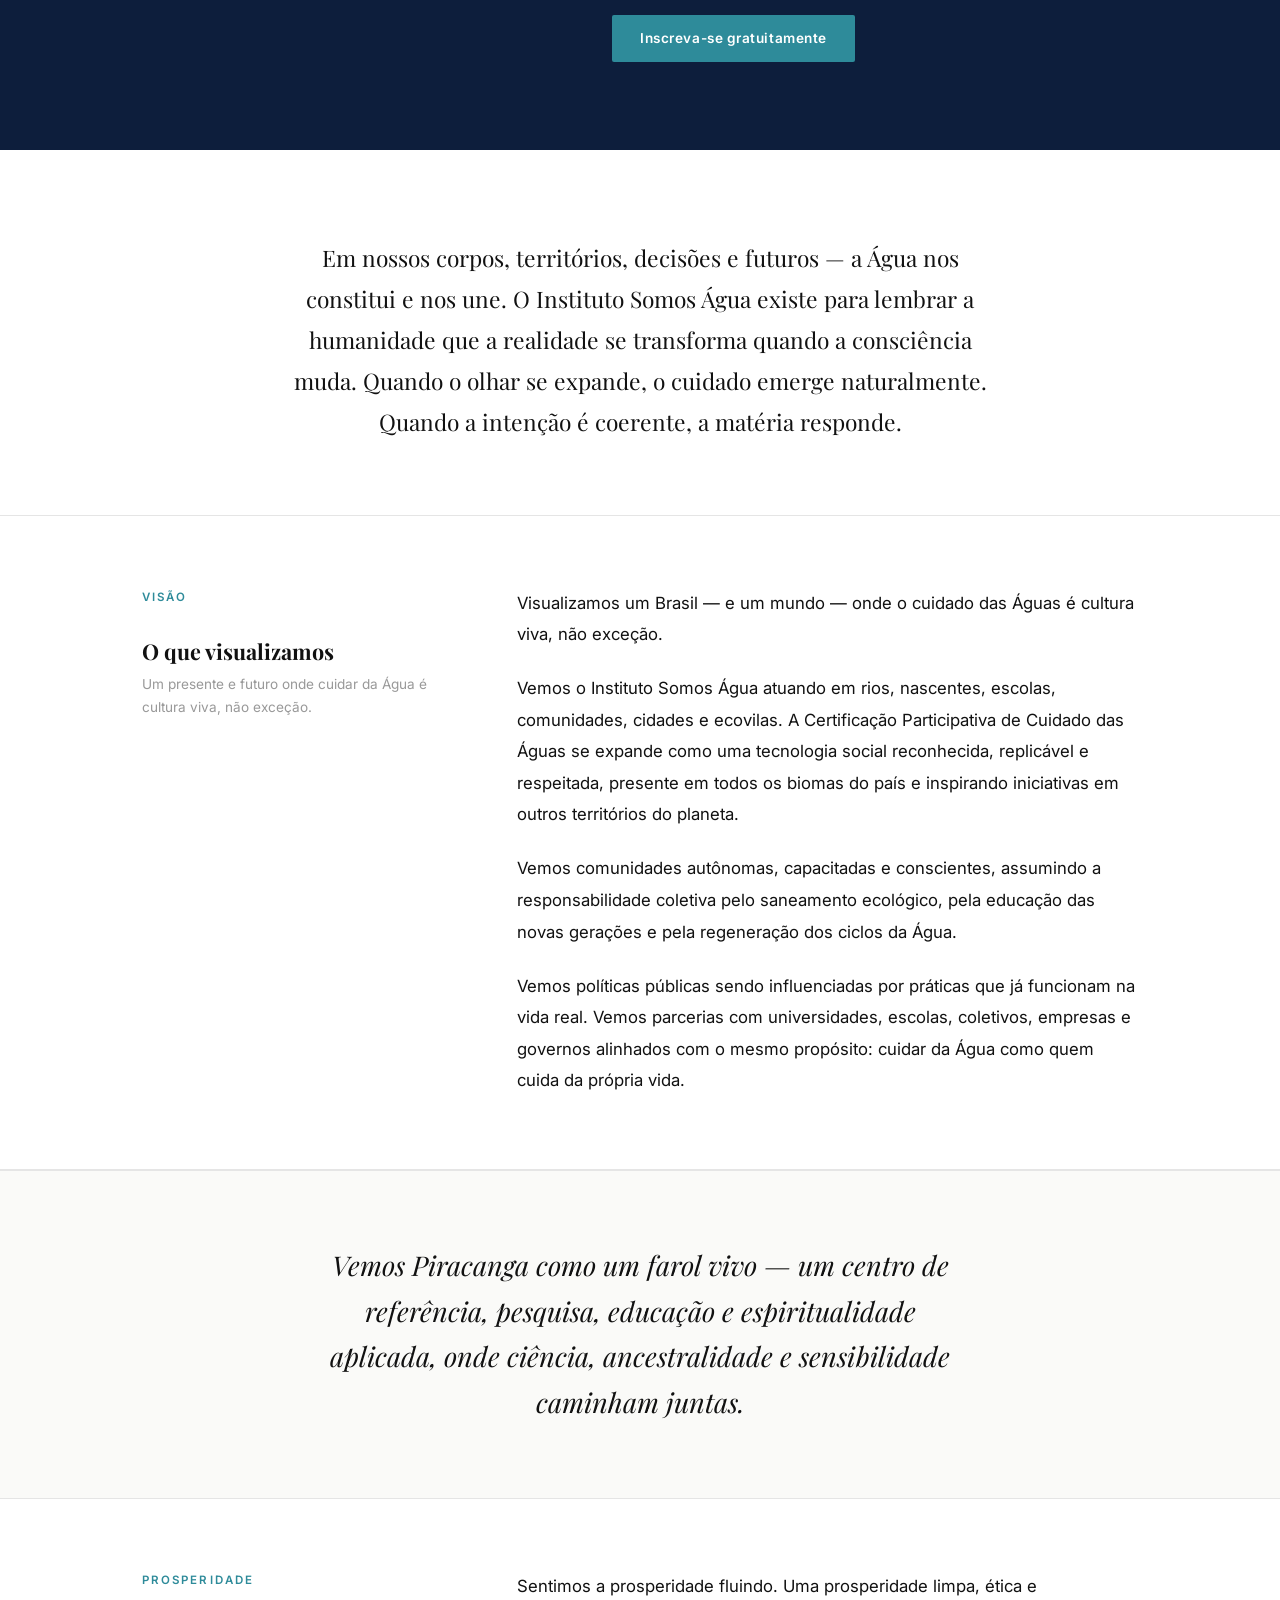
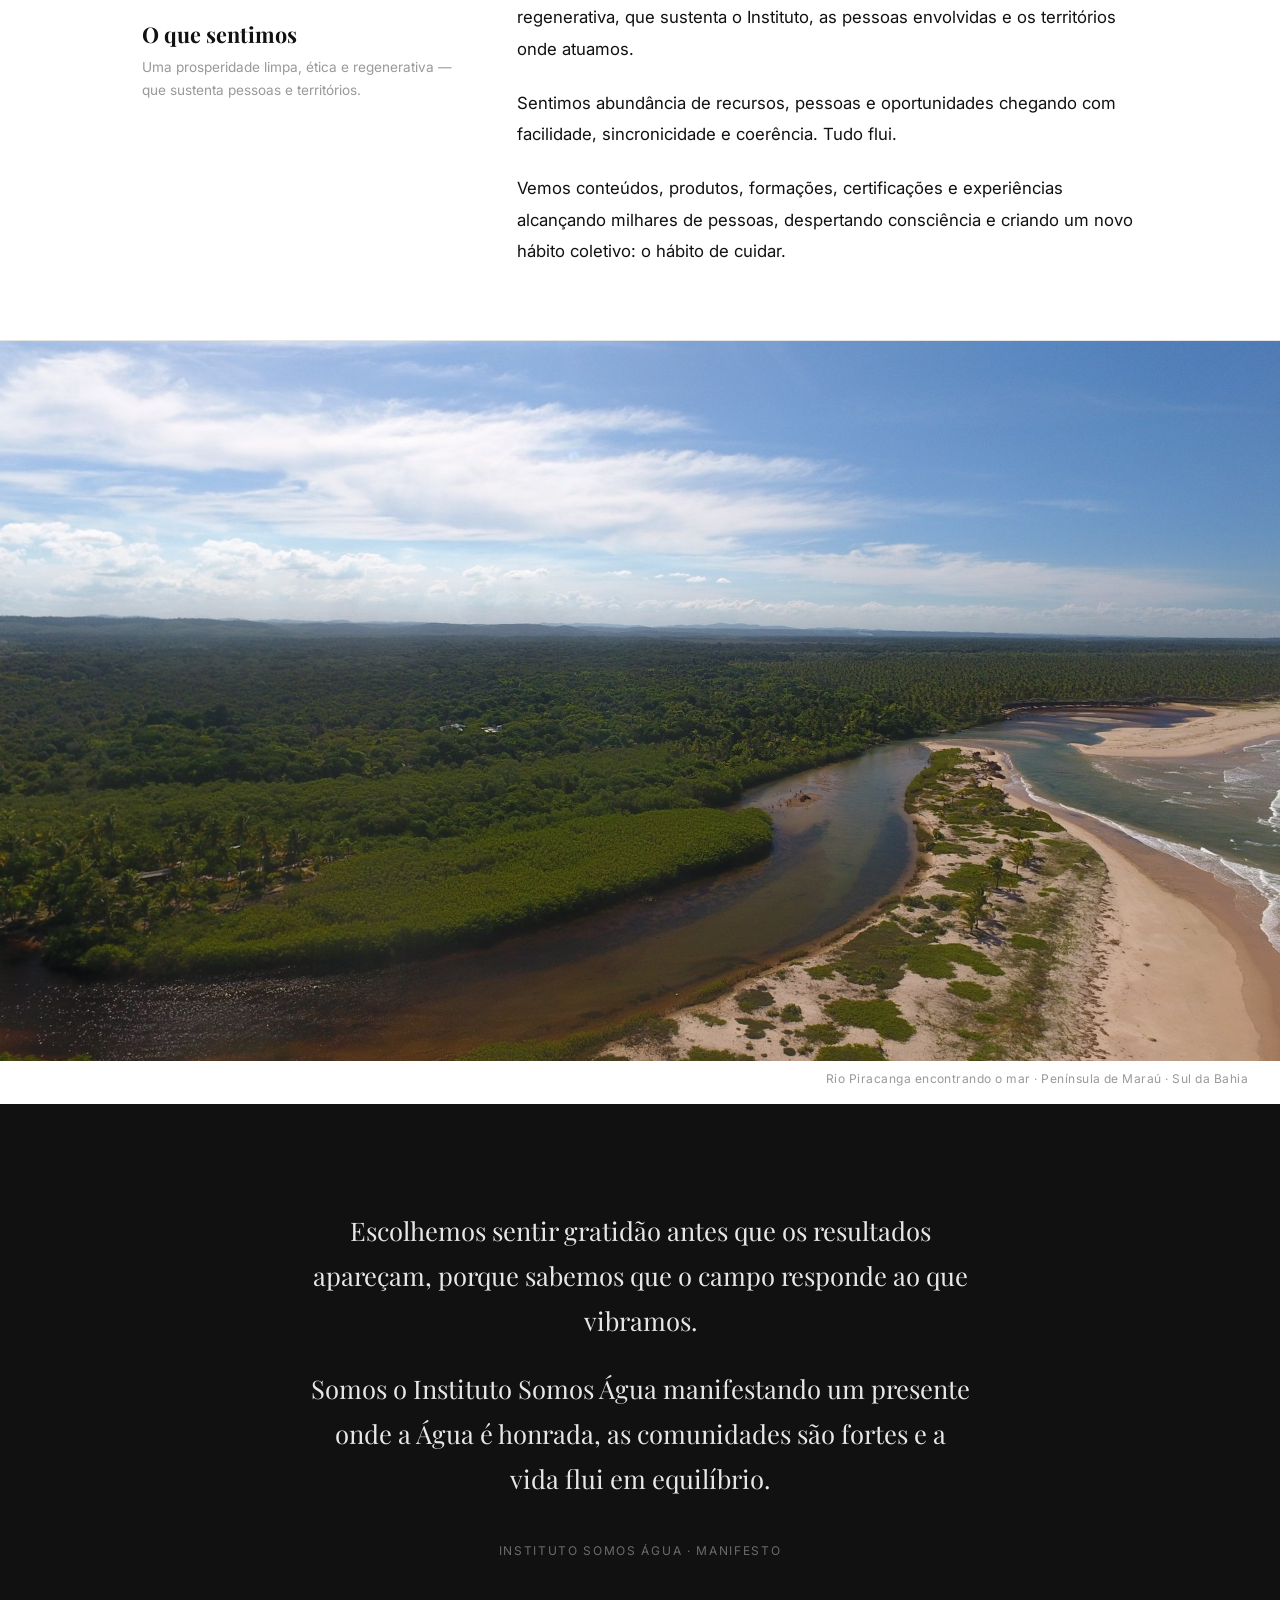
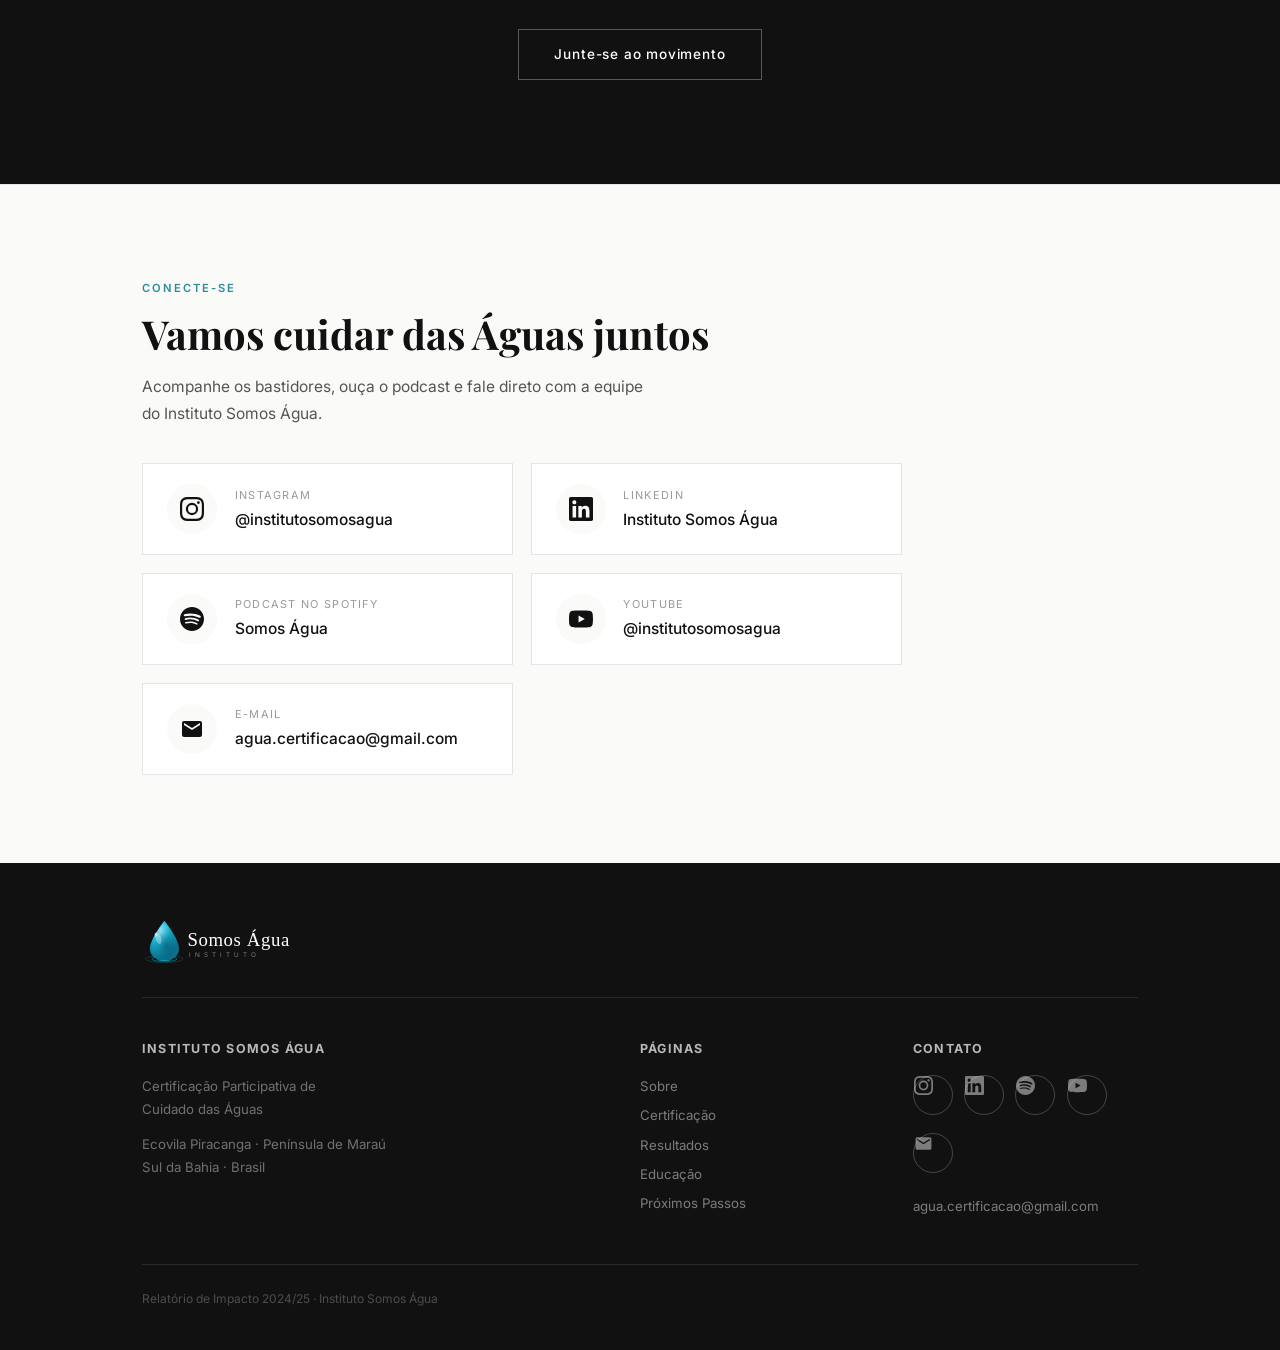
==== commit b512eb39: "Add files via upload" ====
--- a/index.html
+++ b/index.html
@@ -235,6 +235,29 @@
   <div class="scroll-hint">Rolar para ver nosso manifesto</div>
 </section>
 
+<!-- ══ EVENTO ══ -->
+<section class="event-banner">
+  <div class="container">
+    <div class="event-inner">
+      <div class="event-photo">
+        <img src="imgs/satish-kumar.jpg" alt="Satish Kumar"/>
+      </div>
+      <div class="event-text">
+        <span class="event-eyebrow">Convite especial · Instituto Somos Água + Florescentia</span>
+        <h2>Masterclass MAGNA — Regeneração e Liderança Integral</h2>
+        <p class="event-lead">Um convite para aprofundar nossa compreensão sobre interdependência, cuidado e regeneração — valores que também inspiram o trabalho do Instituto Somos Água na construção de uma Cultura de Cuidado das Águas.</p>
+        <p class="event-bio">Com <strong>Satish Kumar</strong> — peregrino da paz, ex-monge e uma das maiores referências mundiais em ecologia e liderança consciente. Aos mais de 80 anos, cofundou a Schumacher College, na Inglaterra — referência mundial em educação ecológica —, fundou o The Resurgence Trust e editou a revista Resurgence &amp; Ecologist por mais de 40 anos. Uma oportunidade rara de trazer essa sabedoria para a nossa rede.</p>
+        <ul class="event-meta">
+          <li>15 de julho de 2026, às 8h (horário de Brasília)</li>
+          <li>Online, ao vivo, com tradução simultânea</li>
+          <li>Inscrição gratuita</li>
+        </ul>
+        <a href="https://www.florescentia.com.br/masterclass-satish" target="_blank" rel="noopener" class="btn btn-water">Inscreva-se gratuitamente</a>
+      </div>
+    </div>
+  </div>
+</section>
+
 <!-- ══ OPENING ══ -->
 <section class="manifesto-opening">
   <div class="container">
--- a/style.css
+++ b/style.css
@@ -357,3 +357,22 @@
 
 .social-btn.yt:hover{background:#FF0000;}
 .contact-card.yt:hover .contact-ic{background:#FF0000;color:#fff;}
+
+/* ════════════════════════════════
+   EVENTO — banner na home
+════════════════════════════════ */
+.event-banner { background:#0d1e3c; color:#fff; }
+.event-banner .event-eyebrow { display:block; font-size:.72rem; font-weight:600; letter-spacing:.16em; text-transform:uppercase; color:#a8dfe8; margin-bottom:1.1rem; }
+.event-banner h2 { font-family:'Playfair Display',serif; color:#fff; font-size:clamp(1.6rem,3.2vw,2.4rem); line-height:1.2; margin-bottom:1.2rem; }
+.event-banner .event-lead { color:rgba(255,255,255,.85); font-size:1.05rem; line-height:1.7; max-width:660px; margin-bottom:1.2rem; }
+.event-banner .event-bio { color:rgba(255,255,255,.6); font-size:.9rem; line-height:1.65; max-width:660px; margin-bottom:1.75rem; }
+.event-banner .event-bio strong { color:#fff; }
+.event-banner .event-meta { list-style:none; display:grid; gap:.55rem; max-width:660px; margin:0 0 2rem; }
+.event-banner .event-meta li { position:relative; padding-left:1.3rem; font-size:.95rem; color:rgba(255,255,255,.85); }
+.event-banner .event-meta li::before { content:''; position:absolute; left:0; top:.5rem; width:7px; height:7px; border-radius:50%; background:#a8dfe8; }
+.event-banner .btn-water { background:#2E8B9A; color:#fff; }
+.event-banner .btn-water:hover { background:#35a2b5; }
+.event-banner .event-inner { display:grid; grid-template-columns:0.9fr 1.1fr; gap:2.5rem; align-items:center; }
+.event-banner .event-photo { align-self:stretch; }
+.event-banner .event-photo img { width:100%; height:100%; min-height:300px; max-height:460px; object-fit:cover; display:block; border-radius:4px; }
+@media (max-width:768px){ .event-banner .event-inner { grid-template-columns:1fr; gap:1.75rem; } .event-banner .event-photo img { max-height:340px; } }
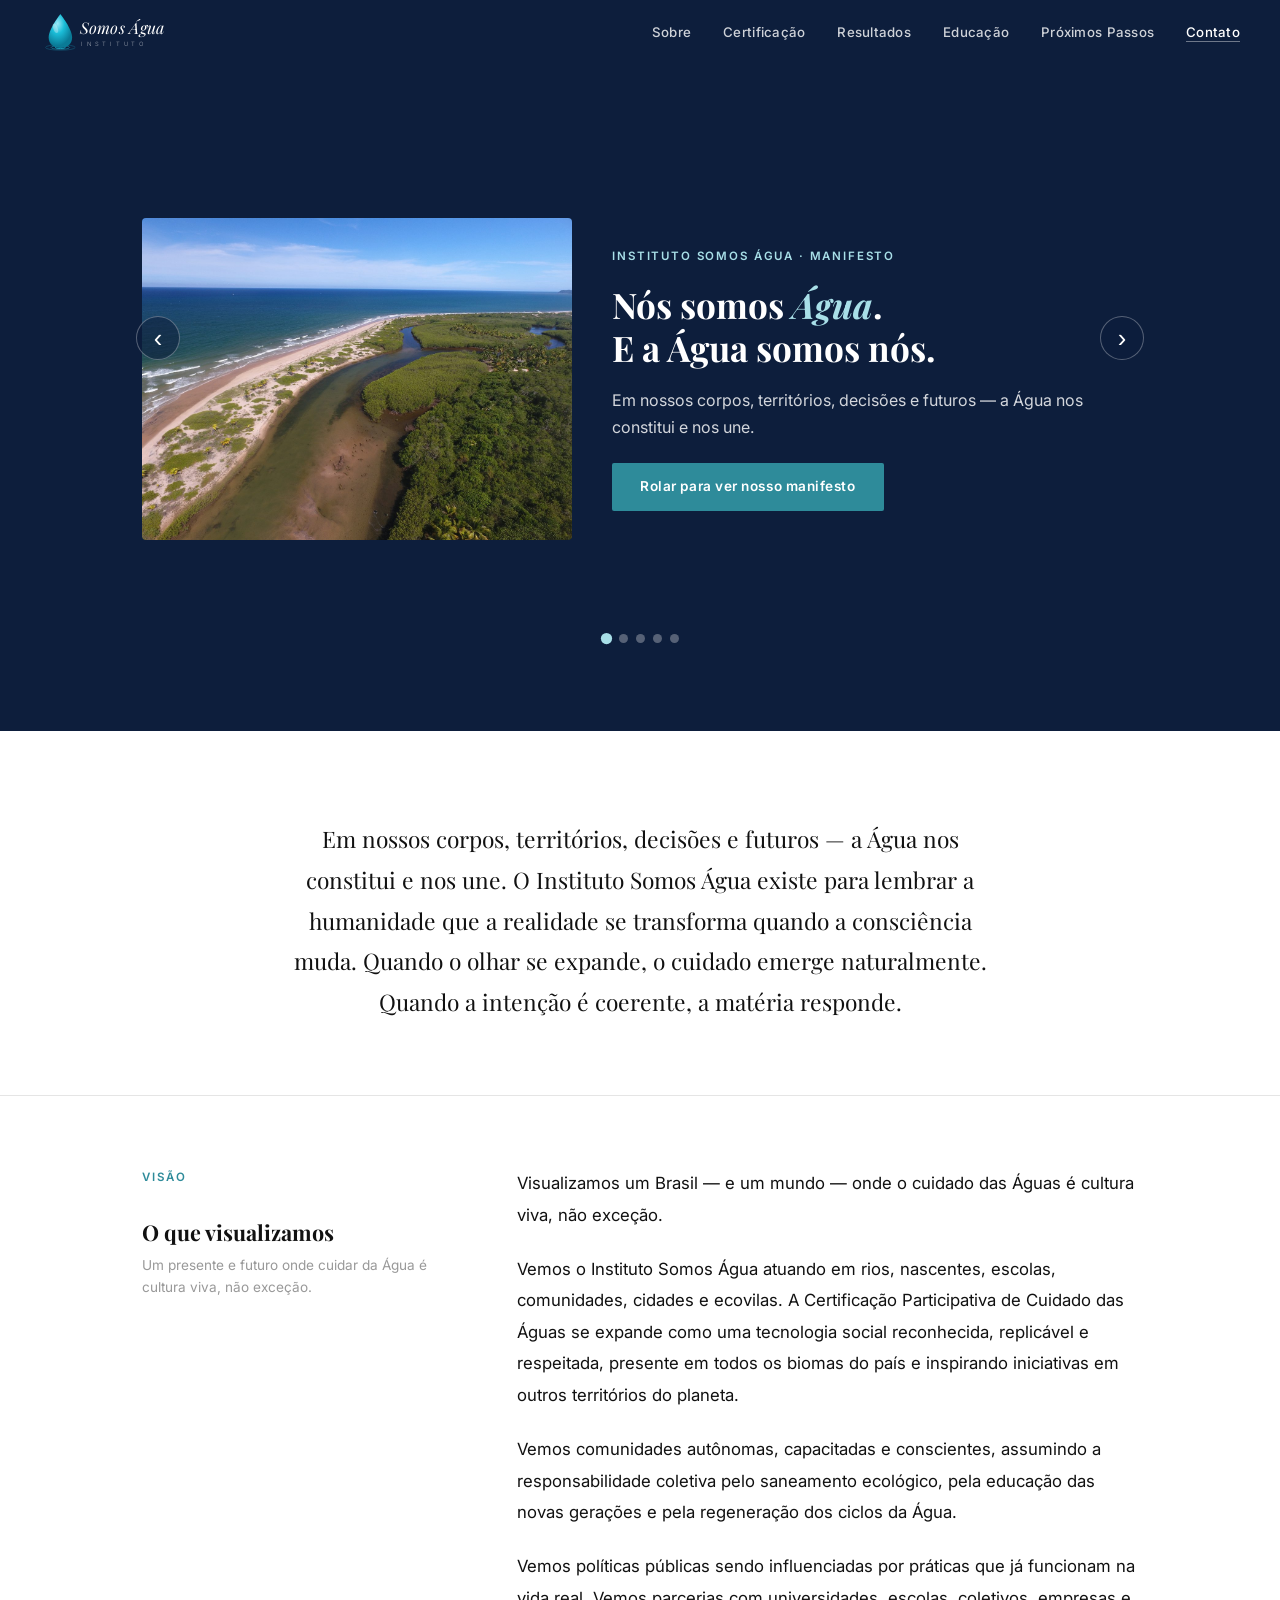
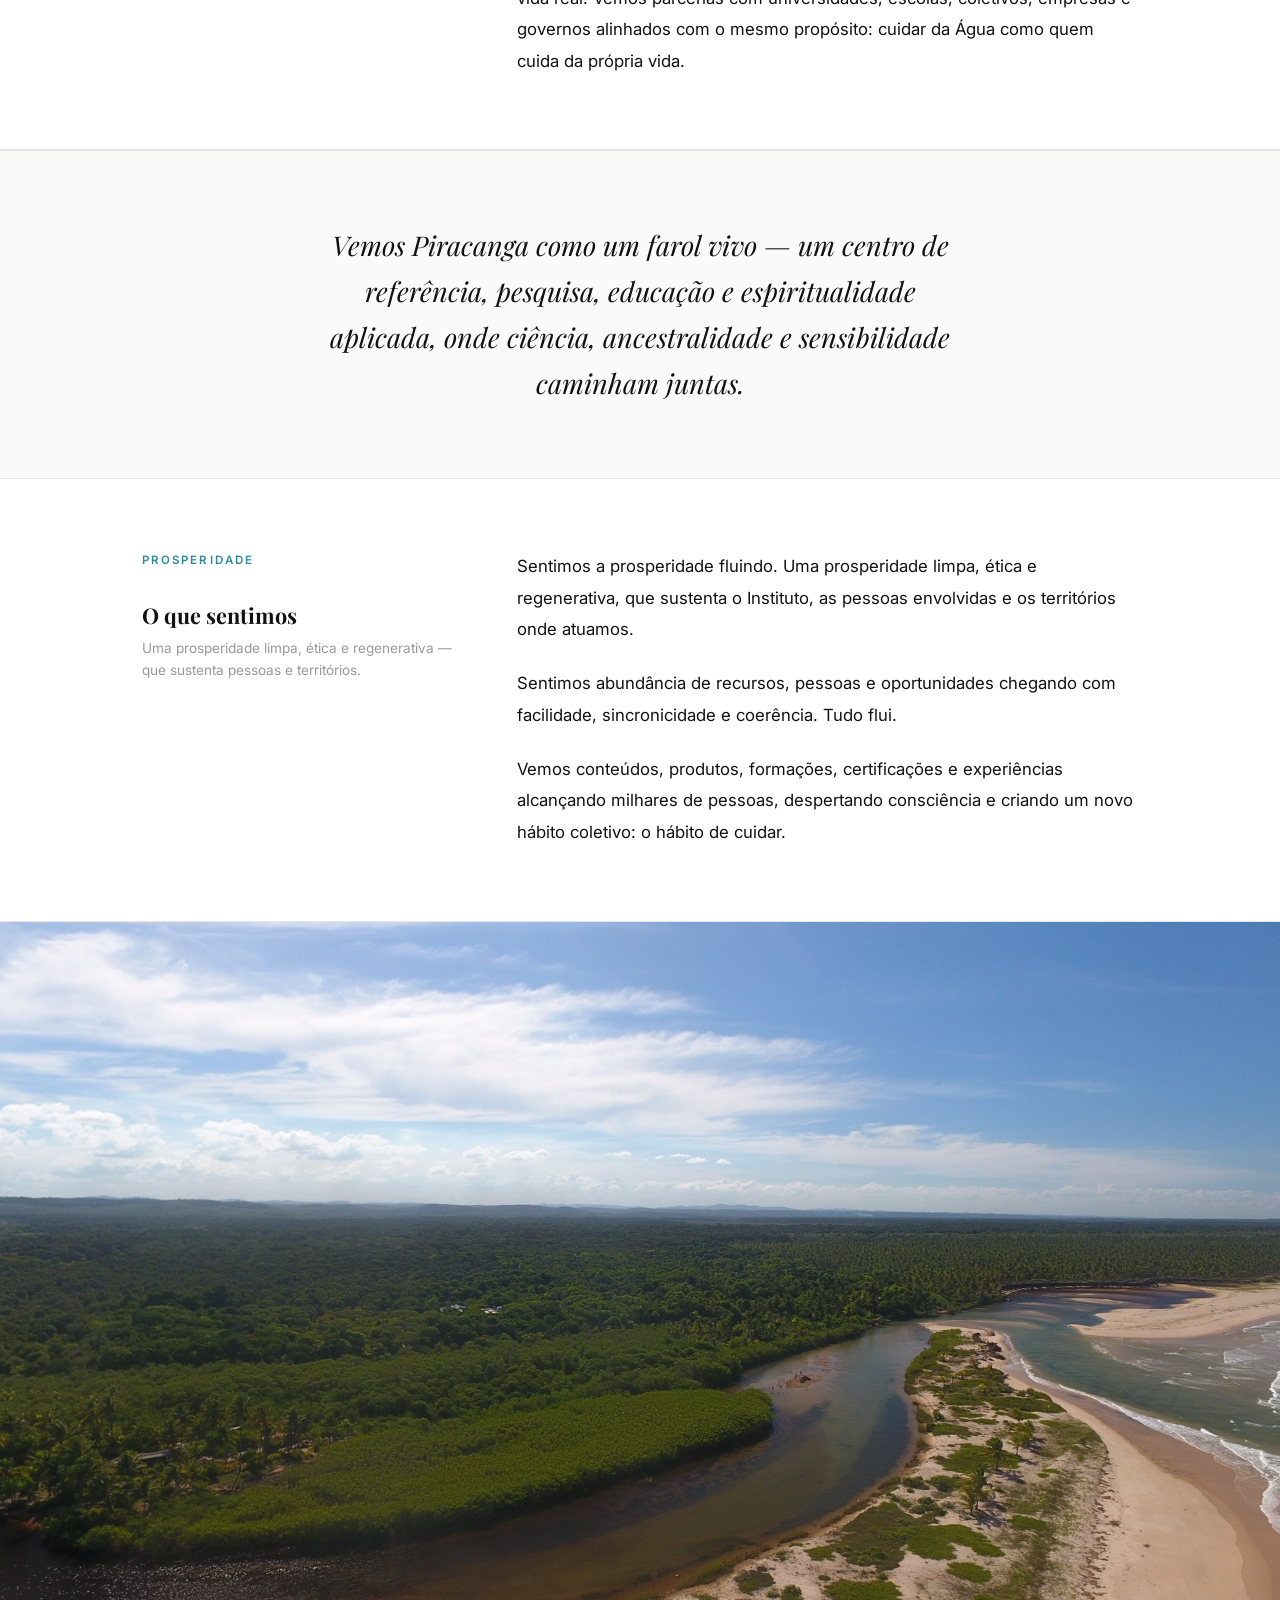
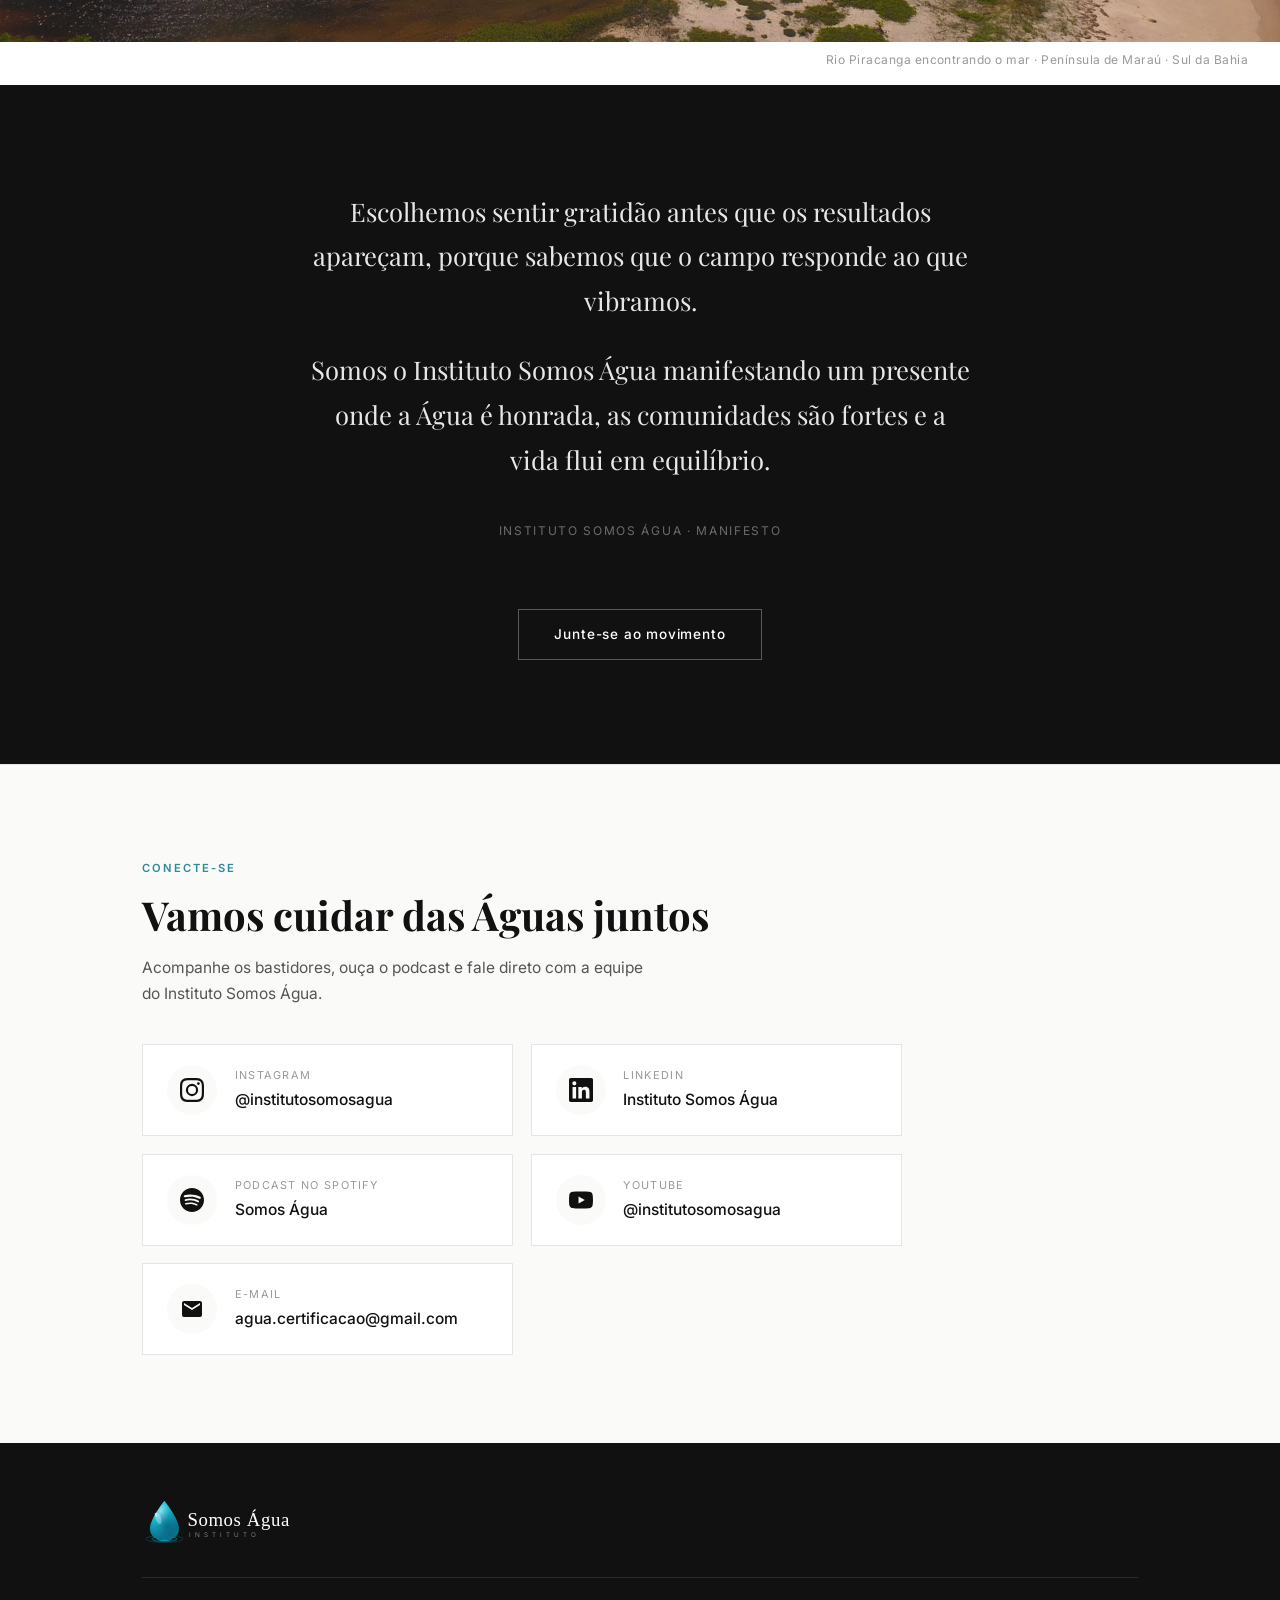
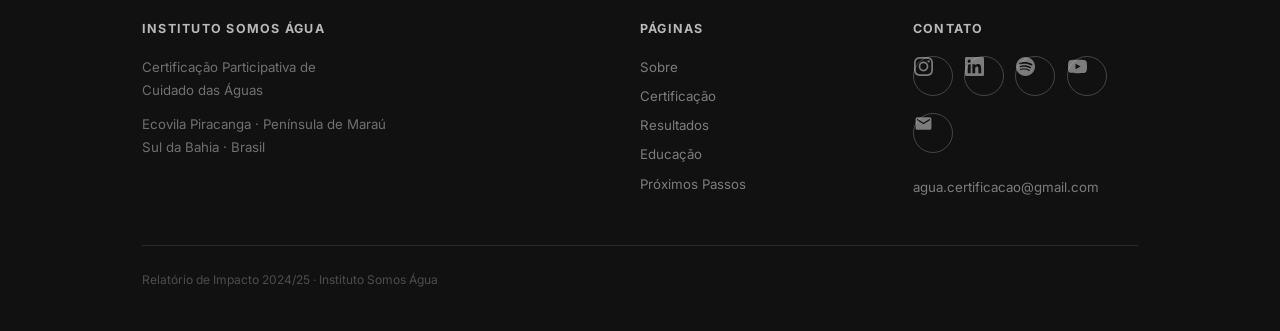
==== commit f65e482d: "Add files via upload" ====
--- a/index.html
+++ b/index.html
@@ -7,9 +7,15 @@
   <link href="https://fonts.googleapis.com/css2?family=Playfair+Display:ital,wght@0,400;0,700;1,400&family=Inter:wght@300;400;500;600&display=swap" rel="stylesheet"/>
   <link rel="stylesheet" href="style.css"/>
   <style>
-    body { padding-top: 0; }
-
-    /* ── HERO ── */
+    #main-nav { background:#0d1e3c !important; border-bottom:none !important; }
+    #main-nav .nav-logo { color:white; }
+    #main-nav .nav-links a { color:rgba(255,255,255,.8); }
+    #main-nav .nav-links a:hover, #main-nav .nav-links a.active { color:white; }
+    #main-nav .nav-cta { color:white !important; border-color:rgba(255,255,255,.4); }
+    #main-nav .hamburger span { background:white; }
+    .pc-title em { font-style:italic; color:#a8dfe8; }
+
+    /* ── HERO (legado, não usado) ── */
     .manifesto-hero {
       position: relative;
       height: 100vh; min-height: 560px;
@@ -210,56 +216,95 @@
 </head>
 <body>
 
-<!-- ══ HERO FULL-SCREEN ══ -->
-<section class="manifesto-hero">
-  <div class="manifesto-hero-bg"></div>
-
-  <nav class="hero-nav" id="main-nav">
-    <a href="index.html" class="nav-logo" style="padding:0;line-height:0;"><svg xmlns="http://www.w3.org/2000/svg" viewBox="0 0 280 68" height="42" style="display:block;"><defs><radialGradient id="dg" cx="38%" cy="28%" r="65%"><stop offset="0%" stop-color="#9AE8F8"/><stop offset="45%" stop-color="#1BBDD8"/><stop offset="100%" stop-color="#0A7A96"/></radialGradient></defs><ellipse cx="33" cy="59" rx="24" ry="4.5" stroke="#1BBAD6" stroke-width="1.0" fill="none" opacity="0.38"/><ellipse cx="33" cy="59" rx="15" ry="3" stroke="#1BBAD6" stroke-width="1.2" fill="none" opacity="0.58"/><ellipse cx="33" cy="59" rx="8" ry="1.8" stroke="#1BBAD6" stroke-width="1.5" fill="none" opacity="0.82"/><path d="M33 5 C33 5 14 29 14 43 C14 53.8 22.6 60 33 60 C43.4 60 52 53.8 52 43 C52 29 33 5 33 5Z" fill="url(#dg)"/><ellipse cx="25" cy="28" rx="3.5" ry="8" fill="white" opacity="0.3" transform="rotate(-20 25 28)"/><text x="64" y="38" font-family="'Playfair Display', Georgia, serif" font-size="26" font-weight="400" font-style="italic" fill="white" letter-spacing="0.5">Somos Água</text><text x="67" y="56" font-family="Inter, sans-serif" font-size="9.5" font-weight="300" fill="rgba(255,255,255,0.58)" letter-spacing="6">INSTITUTO</text></svg></a>
-    <button class="hamburger" id="hamburger"><span></span><span></span><span></span></button>
-    <ul class="nav-links" id="nav-links">
-      <li><a href="sobre.html">Sobre</a></li>
-      <li><a href="certificacao.html">Certificação</a></li>
-      <li><a href="resultados.html">Resultados</a></li>
-      <li><a href="educacao.html">Educação</a></li>
-      <li><a href="proximos.html">Próximos Passos</a></li>
-      <li><a href="index.html#contato" class="nav-cta">Contato</a></li>
-    </ul>
-  </nav>
-
-  <div class="manifesto-hero-content">
-    <span class="eyebrow-light">Instituto Somos Água</span>
-    <h1>Nós somos <em>Água</em>.<br/>E a Água somos nós.</h1>
-  </div>
-
-  <div class="scroll-hint">Rolar para ver nosso manifesto</div>
+<nav id="main-nav">
+  <a href="index.html" class="nav-logo" style="padding:0;line-height:0;"><svg xmlns="http://www.w3.org/2000/svg" viewBox="0 0 280 68" height="42" style="display:block;"><defs><radialGradient id="dg" cx="38%" cy="28%" r="65%"><stop offset="0%" stop-color="#9AE8F8"/><stop offset="45%" stop-color="#1BBDD8"/><stop offset="100%" stop-color="#0A7A96"/></radialGradient></defs><ellipse cx="33" cy="59" rx="24" ry="4.5" stroke="#1BBAD6" stroke-width="1.0" fill="none" opacity="0.38"/><ellipse cx="33" cy="59" rx="15" ry="3" stroke="#1BBAD6" stroke-width="1.2" fill="none" opacity="0.58"/><ellipse cx="33" cy="59" rx="8" ry="1.8" stroke="#1BBAD6" stroke-width="1.5" fill="none" opacity="0.82"/><path d="M33 5 C33 5 14 29 14 43 C14 53.8 22.6 60 33 60 C43.4 60 52 53.8 52 43 C52 29 33 5 33 5Z" fill="url(#dg)"/><ellipse cx="25" cy="28" rx="3.5" ry="8" fill="white" opacity="0.3" transform="rotate(-20 25 28)"/><text x="64" y="38" font-family="'Playfair Display', Georgia, serif" font-size="26" font-weight="400" font-style="italic" fill="white" letter-spacing="0.5">Somos Água</text><text x="67" y="56" font-family="Inter, sans-serif" font-size="9.5" font-weight="300" fill="rgba(255,255,255,0.58)" letter-spacing="6">INSTITUTO</text></svg></a>
+  <button class="hamburger" id="hamburger"><span></span><span></span><span></span></button>
+  <ul class="nav-links" id="nav-links">
+    <li><a href="sobre.html">Sobre</a></li>
+    <li><a href="certificacao.html">Certificação</a></li>
+    <li><a href="resultados.html">Resultados</a></li>
+    <li><a href="educacao.html">Educação</a></li>
+    <li><a href="proximos.html">Próximos Passos</a></li>
+    <li><a href="index.html#contato" class="nav-cta">Contato</a></li>
+  </ul>
+</nav>
+
+<!-- ══ CARROSSEL DE DESTAQUES ══ -->
+<section class="promo-carousel" id="destaques">
+  <div class="container">
+    <div class="pc-wrap">
+      <div class="pc-viewport">
+        <div class="pc-track" id="pcTrack">
+
+          <article class="pc-slide">
+            <div class="pc-photo"><img src="imgs/foz.jpg" alt="Rio Piracanga encontrando o mar"/></div>
+            <div class="pc-text">
+              <span class="pc-eyebrow">Instituto Somos Água · Manifesto</span>
+              <h2 class="pc-title">Nós somos <em>Água</em>.<br/>E a Água somos nós.</h2>
+              <p class="pc-desc">Em nossos corpos, territórios, decisões e futuros — a Água nos constitui e nos une.</p>
+              <a href="#manifesto" class="btn btn-water">Rolar para ver nosso manifesto</a>
+            </div>
+          </article>
+
+          <article class="pc-slide">
+            <div class="pc-photo"><img src="imgs/satish-kumar.jpg" alt="Satish Kumar"/></div>
+            <div class="pc-text">
+              <span class="pc-eyebrow">Convite especial · Instituto Somos Água + Florescentia</span>
+              <h2 class="pc-title">Masterclass MAGNA — Regeneração e Liderança Integral</h2>
+              <p class="pc-desc">Com <strong>Satish Kumar</strong> — peregrino da paz e uma das maiores referências mundiais em ecologia e liderança consciente. Um convite para aprofundar interdependência, cuidado e regeneração.</p>
+              <ul class="pc-meta">
+                <li>15 de julho de 2026, às 8h (horário de Brasília)</li>
+                <li>Online, ao vivo, com tradução simultânea</li>
+                <li>Inscrição gratuita</li>
+              </ul>
+              <a href="https://www.florescentia.com.br/masterclass-satish" target="_blank" rel="noopener" class="btn btn-water">Inscreva-se gratuitamente</a>
+            </div>
+          </article>
+
+          <article class="pc-slide">
+            <div class="pc-photo"><img src="imgs/casas.jpg" alt="Casas da Ecovila Piracanga"/></div>
+            <div class="pc-text">
+              <span class="pc-eyebrow">Certificação Participativa</span>
+              <h2 class="pc-title">Veja as casas e estabelecimentos participantes</h2>
+              <p class="pc-desc">Conheça quem já aderiu à Certificação Participativa de Cuidado das Águas na Ecovila Piracanga.</p>
+              <a href="certificacao.html#casas" class="btn btn-water">Ver participantes</a>
+            </div>
+          </article>
+
+          <article class="pc-slide">
+            <div class="pc-photo"><img src="imgs/ecovila.jpg" alt="Vista aérea da Ecovila Piracanga"/></div>
+            <div class="pc-text">
+              <span class="pc-eyebrow">Impacto em Piracanga</span>
+              <h2 class="pc-title">Resultados da nossa ação em Piracanga</h2>
+              <p class="pc-desc">Do primeiro ciclo de certificação à contaminação por E. coli zerada em 2025. Veja os números do nosso trabalho.</p>
+              <a href="resultados.html" class="btn btn-water">Ver resultados</a>
+            </div>
+          </article>
+
+          <article class="pc-slide">
+            <div class="pc-photo"><img src="imgs/rio-top.jpg" alt="Rio Piracanga"/></div>
+            <div class="pc-text">
+              <span class="pc-eyebrow">Próximos eventos</span>
+              <h2 class="pc-title">Apresentação do Relatório de Impacto 25/26</h2>
+              <p class="pc-desc">Um encontro aberto para compartilhar os resultados e os caminhos do Instituto Somos Água.</p>
+              <ul class="pc-meta">
+                <li>25 de julho de 2026 · sábado</li>
+              </ul>
+              <a href="relatorio-impacto.html" class="btn btn-water">Quero participar</a>
+            </div>
+          </article>
+
+        </div>
+      </div>
+      <button class="pc-arrow pc-prev" id="pcPrev" aria-label="Destaque anterior">&#8249;</button>
+      <button class="pc-arrow pc-next" id="pcNext" aria-label="Próximo destaque">&#8250;</button>
+      <div class="pc-dots" id="pcDots"></div>
+    </div>
+  </div>
 </section>
 
-<!-- ══ EVENTO ══ -->
-<section class="event-banner">
-  <div class="container">
-    <div class="event-inner">
-      <div class="event-photo">
-        <img src="imgs/satish-kumar.jpg" alt="Satish Kumar"/>
-      </div>
-      <div class="event-text">
-        <span class="event-eyebrow">Convite especial · Instituto Somos Água + Florescentia</span>
-        <h2>Masterclass MAGNA — Regeneração e Liderança Integral</h2>
-        <p class="event-lead">Um convite para aprofundar nossa compreensão sobre interdependência, cuidado e regeneração — valores que também inspiram o trabalho do Instituto Somos Água na construção de uma Cultura de Cuidado das Águas.</p>
-        <p class="event-bio">Com <strong>Satish Kumar</strong> — peregrino da paz, ex-monge e uma das maiores referências mundiais em ecologia e liderança consciente. Aos mais de 80 anos, cofundou a Schumacher College, na Inglaterra — referência mundial em educação ecológica —, fundou o The Resurgence Trust e editou a revista Resurgence &amp; Ecologist por mais de 40 anos. Uma oportunidade rara de trazer essa sabedoria para a nossa rede.</p>
-        <ul class="event-meta">
-          <li>15 de julho de 2026, às 8h (horário de Brasília)</li>
-          <li>Online, ao vivo, com tradução simultânea</li>
-          <li>Inscrição gratuita</li>
-        </ul>
-        <a href="https://www.florescentia.com.br/masterclass-satish" target="_blank" rel="noopener" class="btn btn-water">Inscreva-se gratuitamente</a>
-      </div>
-    </div>
-  </div>
-</section>
-
 <!-- ══ OPENING ══ -->
-<section class="manifesto-opening">
+<section class="manifesto-opening" id="manifesto" style="scroll-margin-top:64px;">
   <div class="container">
     <p>Em nossos corpos, territórios, decisões e futuros — a Água nos constitui e nos une. O Instituto Somos Água existe para lembrar a humanidade que a realidade se transforma quando a consciência muda. Quando o olhar se expande, o cuidado emerge naturalmente. Quando a intenção é coerente, a matéria responde.</p>
   </div>
@@ -393,6 +438,34 @@
   const hb = document.getElementById('hamburger');
   const nl = document.getElementById('nav-links');
   hb.addEventListener('click', () => nl.classList.toggle('open'));
+
+  (function(){
+    const track = document.getElementById('pcTrack');
+    if(!track) return;
+    const count = track.children.length;
+    const dotsWrap = document.getElementById('pcDots');
+    let i = 0, timer;
+    for(let d=0; d<count; d++){
+      const b = document.createElement('button');
+      b.setAttribute('aria-label','Ir para destaque '+(d+1));
+      b.addEventListener('click', () => { go(d); reset(); });
+      dotsWrap.appendChild(b);
+    }
+    const dots = dotsWrap.children;
+    function render(){
+      track.style.transform = 'translateX(' + (-i*100) + '%)';
+      for(let k=0; k<dots.length; k++) dots[k].classList.toggle('active', k===i);
+    }
+    function go(n){ i = (n+count)%count; render(); }
+    document.getElementById('pcPrev').addEventListener('click', () => { go(i-1); reset(); });
+    document.getElementById('pcNext').addEventListener('click', () => { go(i+1); reset(); });
+    function start(){ timer = setInterval(() => go(i+1), 7000); }
+    function reset(){ clearInterval(timer); start(); }
+    const wrap = track.closest('.pc-wrap');
+    wrap.addEventListener('mouseenter', () => clearInterval(timer));
+    wrap.addEventListener('mouseleave', start);
+    render(); start();
+  })();
 </script>
 </body>
 </html>
--- a/style.css
+++ b/style.css
@@ -376,3 +376,50 @@
 .event-banner .event-photo { align-self:stretch; }
 .event-banner .event-photo img { width:100%; height:100%; min-height:300px; max-height:460px; object-fit:cover; display:block; border-radius:4px; }
 @media (max-width:768px){ .event-banner .event-inner { grid-template-columns:1fr; gap:1.75rem; } .event-banner .event-photo img { max-height:340px; } }
+
+/* ════════════════════════════════
+   CASAS PARTICIPANTES (certificação)
+════════════════════════════════ */
+.houses-section { border-top:1px solid var(--border); }
+.houses-legend { display:flex; flex-wrap:wrap; gap:.75rem 2rem; font-size:.82rem; color:var(--ink-muted); margin:1.25rem 0 2rem; align-items:center; }
+.houses-legend .lg { display:inline-flex; align-items:center; gap:.5rem; }
+.houses-legend .dot { width:14px; height:14px; border-radius:50%; display:inline-block; }
+.houses-grid { display:grid; grid-template-columns:repeat(auto-fill,minmax(190px,1fr)); gap:.55rem; }
+.house { display:flex; align-items:center; gap:.6rem; padding:.6rem .85rem; border:1px solid var(--border); border-radius:3px; font-size:.88rem; color:var(--ink-muted); background:var(--white); line-height:1.3; }
+.house .tick { width:18px; height:18px; flex-shrink:0; border-radius:50%; border:1.5px solid var(--border); display:inline-flex; align-items:center; justify-content:center; }
+.house.in { background:var(--water-lt); border-color:#b9e0e7; color:var(--ink); font-weight:500; }
+.house.in .tick { background:var(--water); border-color:var(--water); }
+.house.in .tick svg { display:block; fill:#fff; }
+@media (max-width:500px){ .houses-grid { grid-template-columns:1fr 1fr; } }
+
+/* ════════════════════════════════
+   CARROSSEL DE DESTAQUES (home)
+════════════════════════════════ */
+.promo-carousel { background:#0d1e3c; color:#fff; }
+.pc-wrap { position:relative; }
+.pc-viewport { overflow:hidden; }
+.pc-track { display:flex; transition:transform .55s cubic-bezier(.4,0,.2,1); }
+.pc-slide { min-width:100%; display:grid; grid-template-columns:0.9fr 1.1fr; gap:2.5rem; align-items:center; }
+.pc-photo img { width:100%; height:100%; min-height:320px; max-height:420px; object-fit:cover; border-radius:4px; display:block; }
+.pc-eyebrow { display:block; font-size:.72rem; font-weight:600; letter-spacing:.16em; text-transform:uppercase; color:#a8dfe8; margin-bottom:1.1rem; }
+.pc-title { font-family:'Playfair Display',serif; color:#fff; font-size:clamp(1.5rem,3vw,2.2rem); line-height:1.2; margin-bottom:1.1rem; }
+.pc-desc { color:rgba(255,255,255,.82); font-size:1rem; line-height:1.7; max-width:600px; margin-bottom:1.4rem; }
+.pc-desc strong { color:#fff; }
+.pc-meta { list-style:none; display:grid; gap:.5rem; max-width:600px; margin:0 0 1.8rem; padding:0; }
+.pc-meta li { position:relative; padding-left:1.3rem; font-size:.92rem; color:rgba(255,255,255,.82); }
+.pc-meta li::before { content:''; position:absolute; left:0; top:.5rem; width:7px; height:7px; border-radius:50%; background:#a8dfe8; }
+.promo-carousel .btn-water { background:#2E8B9A; color:#fff; }
+.promo-carousel .btn-water:hover { background:#35a2b5; }
+.pc-arrow { position:absolute; top:38%; transform:translateY(-50%); width:44px; height:44px; border-radius:50%; border:1px solid rgba(255,255,255,.3); background:rgba(13,30,60,.55); color:#fff; font-size:1.6rem; line-height:1; cursor:pointer; display:flex; align-items:center; justify-content:center; transition:background .2s,border-color .2s; z-index:3; }
+.pc-arrow:hover { background:#2E8B9A; border-color:#2E8B9A; }
+.pc-prev { left:-6px; }
+.pc-next { right:-6px; }
+.pc-dots { display:flex; justify-content:center; gap:.5rem; margin-top:1.75rem; }
+.pc-dots button { width:9px; height:9px; border-radius:50%; border:none; background:rgba(255,255,255,.3); cursor:pointer; padding:0; transition:background .2s,transform .2s; }
+.pc-dots button.active { background:#a8dfe8; transform:scale(1.25); }
+@media (max-width:768px){
+  .pc-slide { grid-template-columns:1fr; gap:1.5rem; }
+  .pc-photo img { max-height:280px; }
+  .pc-arrow { width:38px; height:38px; font-size:1.35rem; background:rgba(13,30,60,.72); top:34%; }
+  .pc-prev { left:2px; } .pc-next { right:2px; }
+}
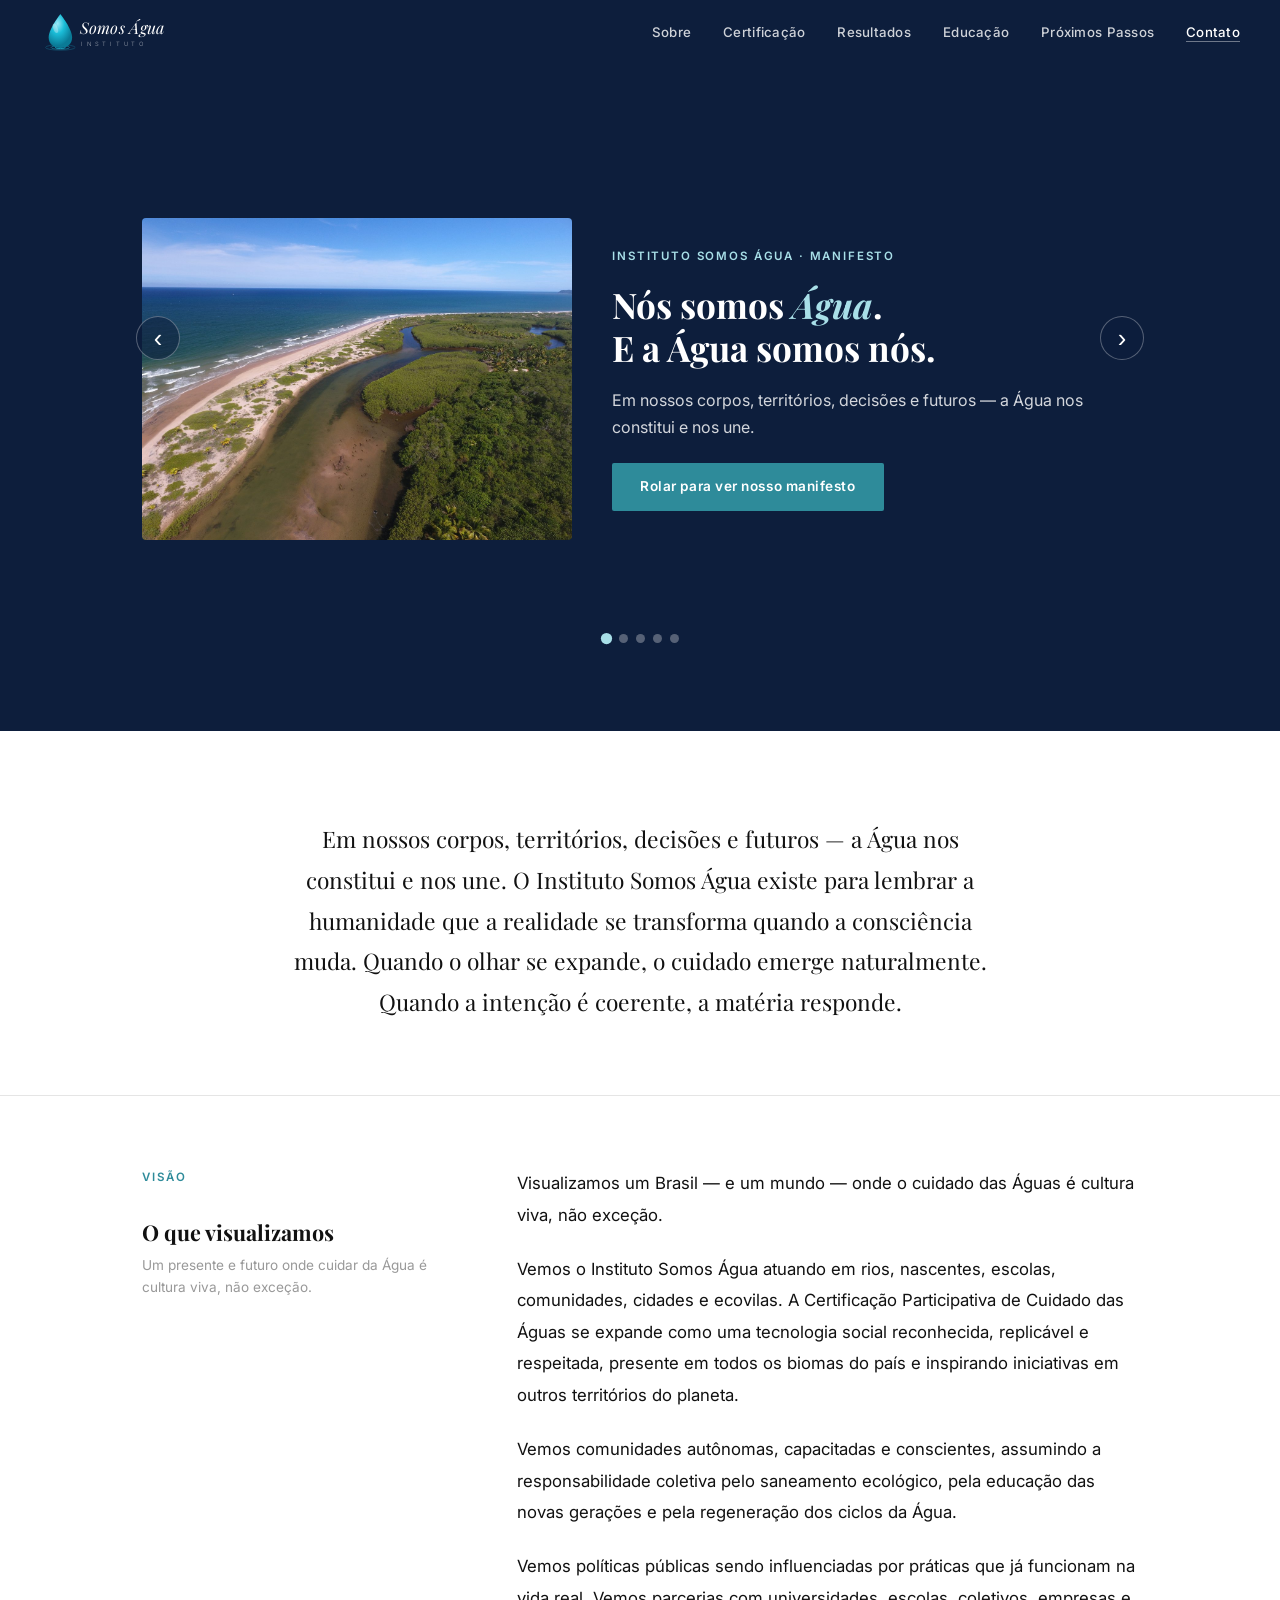
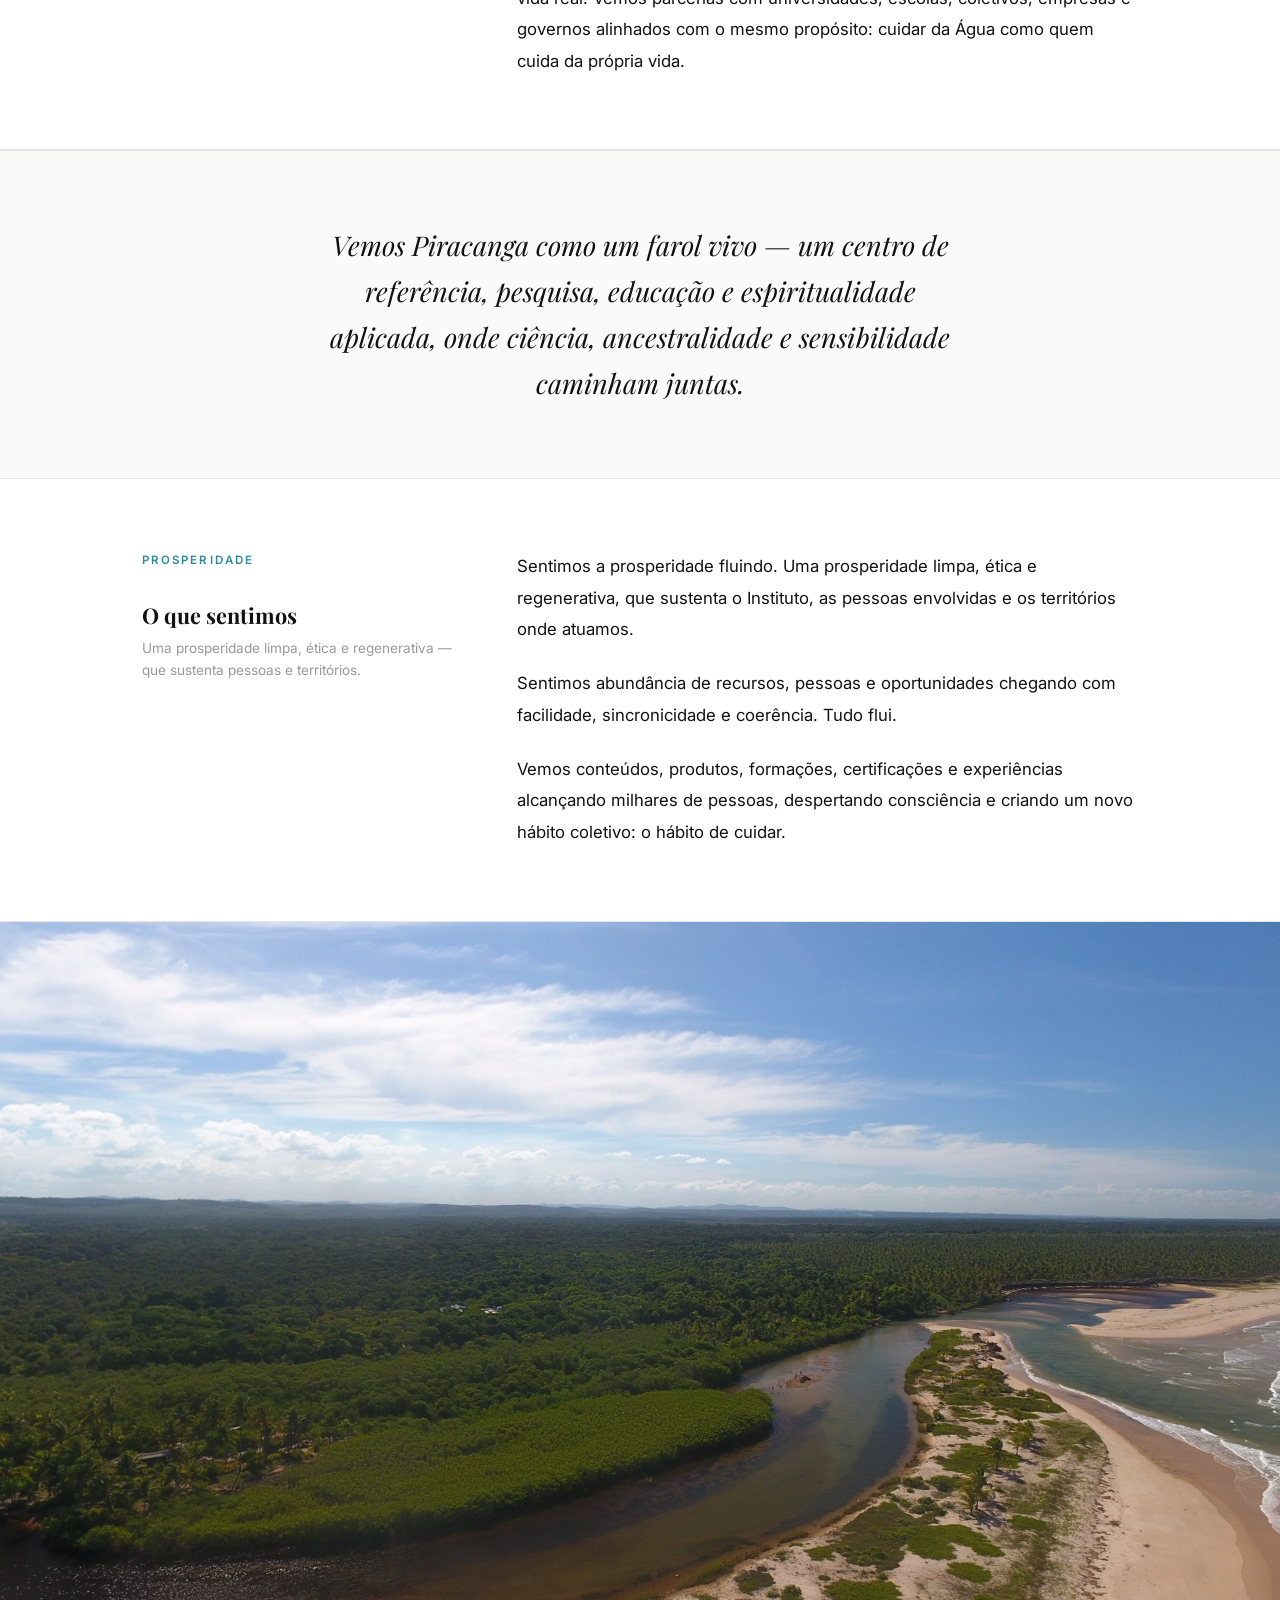
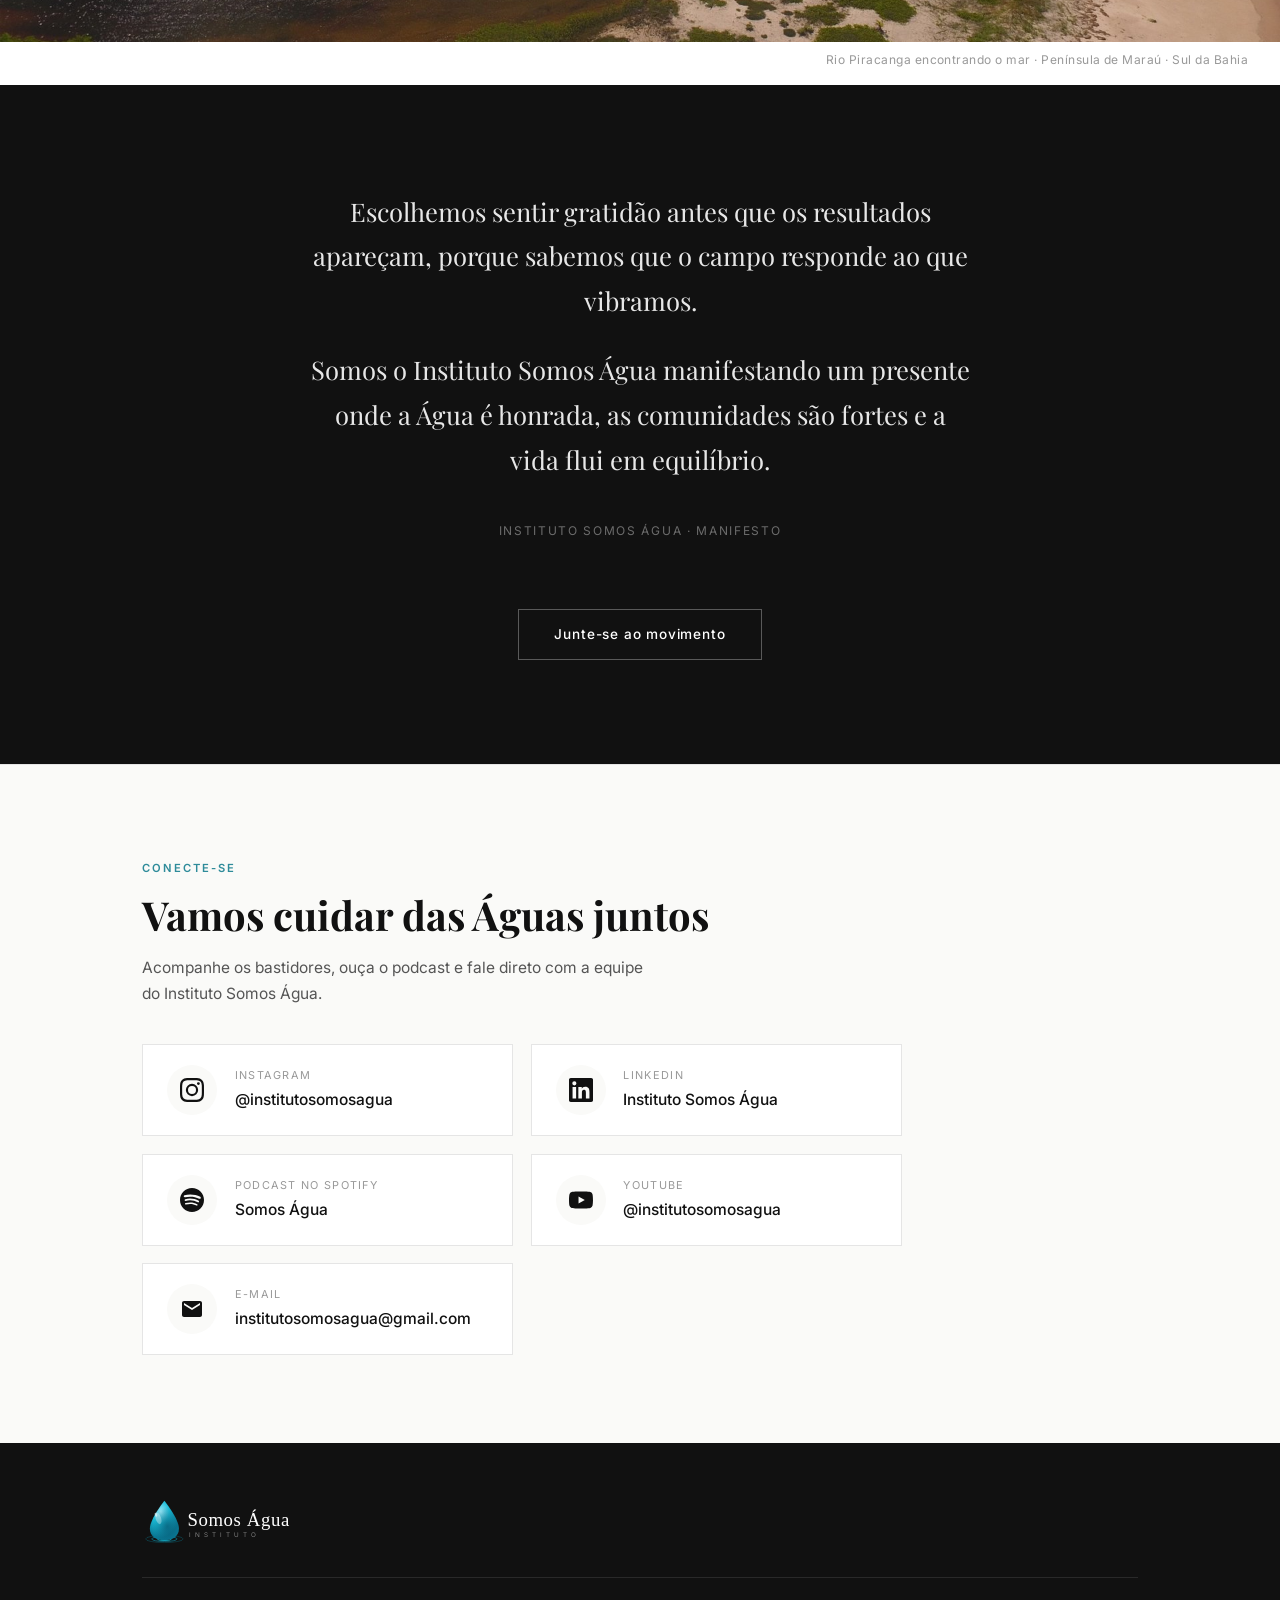
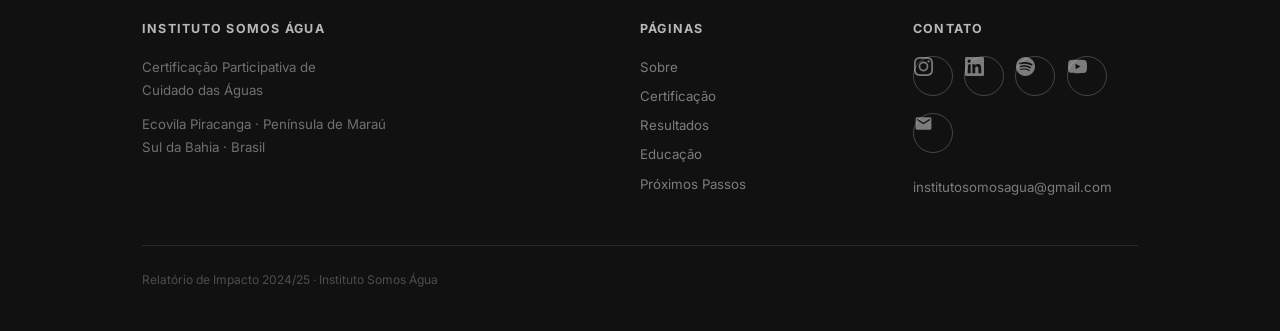
==== commit 9a174504: "Add files via upload" ====
--- a/index.html
+++ b/index.html
@@ -264,7 +264,7 @@
           <article class="pc-slide">
             <div class="pc-photo"><img src="imgs/casas.jpg" alt="Casas da Ecovila Piracanga"/></div>
             <div class="pc-text">
-              <span class="pc-eyebrow">Certificação Participativa</span>
+              <span class="pc-eyebrow">Certificação Participativa de Cuidado das Águas</span>
               <h2 class="pc-title">Veja as casas e estabelecimentos participantes</h2>
               <p class="pc-desc">Conheça quem já aderiu à Certificação Participativa de Cuidado das Águas na Ecovila Piracanga.</p>
               <a href="certificacao.html#casas" class="btn btn-water">Ver participantes</a>
@@ -285,10 +285,11 @@
             <div class="pc-photo"><img src="imgs/rio-top.jpg" alt="Rio Piracanga"/></div>
             <div class="pc-text">
               <span class="pc-eyebrow">Próximos eventos</span>
-              <h2 class="pc-title">Apresentação do Relatório de Impacto 25/26</h2>
-              <p class="pc-desc">Um encontro aberto para compartilhar os resultados e os caminhos do Instituto Somos Água.</p>
+              <h2 class="pc-title">Encontro Regional pelas Águas e Mudanças Climáticas</h2>
+              <p class="pc-desc">Um dia de diálogo e construção coletiva pela resiliência climática do Sul da Bahia, com a apresentação do nosso Relatório de Impacto.</p>
               <ul class="pc-meta">
                 <li>25 de julho de 2026 · sábado</li>
+                <li>Ecovila Piracanga · Maraú — BA</li>
               </ul>
               <a href="relatorio-impacto.html" class="btn btn-water">Quero participar</a>
             </div>
@@ -365,7 +366,7 @@
     <p>Somos o Instituto Somos Água manifestando um presente onde a Água é honrada, as comunidades são fortes e a vida flui em equilíbrio.</p>
     <span class="closing-cite">Instituto Somos Água · Manifesto</span>
     <br/>
-    <a href="mailto:agua.certificacao@gmail.com" class="btn-outline-white">Junte-se ao movimento</a>
+    <a href="mailto:institutosomosagua@gmail.com" class="btn-outline-white">Junte-se ao movimento</a>
   </div>
 </div>
 
@@ -392,9 +393,9 @@
         <span class="contact-ic"><svg viewBox="0 0 24 24" width="20" height="20" aria-hidden="true"><path d="M23.498 6.186a3.016 3.016 0 0 0-2.122-2.136C19.505 3.545 12 3.545 12 3.545s-7.505 0-9.377.505A3.017 3.017 0 0 0 .502 6.186C0 8.07 0 12 0 12s0 3.93.502 5.814a3.016 3.016 0 0 0 2.122 2.136c1.871.505 9.376.505 9.376.505s7.505 0 9.377-.505a3.015 3.015 0 0 0 2.122-2.136C24 15.93 24 12 24 12s0-3.93-.502-5.814zM9.545 15.568V8.432L15.818 12l-6.273 3.568z"/></svg></span>
         <span><span class="c-label">YouTube</span><span class="c-handle">@institutosomosagua</span></span>
       </a>
-      <a class="contact-card em" href="mailto:agua.certificacao@gmail.com">
+      <a class="contact-card em" href="mailto:institutosomosagua@gmail.com">
         <span class="contact-ic"><svg viewBox="0 0 24 24" width="20" height="20" aria-hidden="true"><path d="M20 4H4c-1.1 0-1.99.9-1.99 2L2 18c0 1.1.9 2 2 2h16c1.1 0 2-.9 2-2V6c0-1.1-.9-2-2-2zm0 4l-8 5-8-5V6l8 5 8-5v2z"/></svg></span>
-        <span><span class="c-label">E-mail</span><span class="c-handle">agua.certificacao@gmail.com</span></span>
+        <span><span class="c-label">E-mail</span><span class="c-handle">institutosomosagua@gmail.com</span></span>
       </a>
     </div>
   </div>
@@ -425,9 +426,9 @@
           <a href="https://www.linkedin.com/company/instituto-somos-%C3%A1gua/" target="_blank" rel="noopener" class="social-btn li" aria-label="LinkedIn"><svg viewBox="0 0 24 24" width="20" height="20" aria-hidden="true"><path d="M20.447 20.452h-3.554v-5.569c0-1.328-.027-3.037-1.852-3.037-1.853 0-2.136 1.445-2.136 2.939v5.667H9.351V9h3.414v1.561h.046c.477-.9 1.637-1.85 3.37-1.85 3.601 0 4.267 2.37 4.267 5.455v6.286zM5.337 7.433a2.062 2.062 0 01-2.063-2.065 2.064 2.064 0 112.063 2.065zm1.782 13.019H3.555V9h3.564v11.452zM22.225 0H1.771C.792 0 0 .774 0 1.729v20.542C0 23.227.792 24 1.771 24h20.451C23.2 24 24 23.227 24 22.271V1.729C24 .774 23.2 0 22.222 0h.003z"/></svg></a>
           <a href="https://open.spotify.com/show/7oKQB1N1HVJyOMrPgFYadg" target="_blank" rel="noopener" class="social-btn sp" aria-label="Spotify"><svg viewBox="0 0 24 24" width="20" height="20" aria-hidden="true"><path d="M12 0C5.4 0 0 5.4 0 12s5.4 12 12 12 12-5.4 12-12S18.66 0 12 0zm5.521 17.34c-.24.359-.66.48-1.021.24-2.82-1.74-6.36-2.101-10.561-1.141-.418.122-.779-.179-.899-.539-.12-.421.18-.78.54-.9 4.56-1.021 8.52-.6 11.64 1.32.42.18.479.659.301 1.02zm1.44-3.3c-.301.42-.841.6-1.262.3-3.239-1.98-8.159-2.58-11.939-1.38-.479.12-1.02-.12-1.14-.6-.12-.48.12-1.021.6-1.141C9.6 9.9 15 10.561 18.72 12.84c.361.181.54.78.241 1.2zm.12-3.36C15.24 8.4 8.82 8.16 5.16 9.301c-.6.179-1.2-.181-1.38-.721-.18-.601.18-1.2.72-1.381 4.26-1.26 11.28-1.02 15.721 1.621.539.3.719 1.02.42 1.56-.299.421-1.02.599-1.56.3z"/></svg></a>
           <a href="https://www.youtube.com/@institutosomosagua" target="_blank" rel="noopener" class="social-btn yt" aria-label="YouTube"><svg viewBox="0 0 24 24" width="20" height="20" aria-hidden="true"><path d="M23.498 6.186a3.016 3.016 0 0 0-2.122-2.136C19.505 3.545 12 3.545 12 3.545s-7.505 0-9.377.505A3.017 3.017 0 0 0 .502 6.186C0 8.07 0 12 0 12s0 3.93.502 5.814a3.016 3.016 0 0 0 2.122 2.136c1.871.505 9.376.505 9.376.505s7.505 0 9.377-.505a3.015 3.015 0 0 0 2.122-2.136C24 15.93 24 12 24 12s0-3.93-.502-5.814zM9.545 15.568V8.432L15.818 12l-6.273 3.568z"/></svg></a>
-          <a href="mailto:agua.certificacao@gmail.com" class="social-btn em" aria-label="E-mail"><svg viewBox="0 0 24 24" width="20" height="20" aria-hidden="true"><path d="M20 4H4c-1.1 0-1.99.9-1.99 2L2 18c0 1.1.9 2 2 2h16c1.1 0 2-.9 2-2V6c0-1.1-.9-2-2-2zm0 4l-8 5-8-5V6l8 5 8-5v2z"/></svg></a>
+          <a href="mailto:institutosomosagua@gmail.com" class="social-btn em" aria-label="E-mail"><svg viewBox="0 0 24 24" width="20" height="20" aria-hidden="true"><path d="M20 4H4c-1.1 0-1.99.9-1.99 2L2 18c0 1.1.9 2 2 2h16c1.1 0 2-.9 2-2V6c0-1.1-.9-2-2-2zm0 4l-8 5-8-5V6l8 5 8-5v2z"/></svg></a>
         </div>
-        <a href="mailto:agua.certificacao@gmail.com" class="footer-email">agua.certificacao@gmail.com</a>
+        <a href="mailto:institutosomosagua@gmail.com" class="footer-email">institutosomosagua@gmail.com</a>
       </div>
     </div>
     <p class="footer-bottom">Relatório de Impacto 2024/25 · Instituto Somos Água</p>
--- a/style.css
+++ b/style.css
@@ -423,3 +423,27 @@
   .pc-arrow { width:38px; height:38px; font-size:1.35rem; background:rgba(13,30,60,.72); top:34%; }
   .pc-prev { left:2px; } .pc-next { right:2px; }
 }
+
+/* ════════════════════════════════
+   AJUSTES MOBILE — carrossel + menu
+════════════════════════════════ */
+@media (max-width:768px){
+  .promo-carousel { padding:2.25rem 0; }
+  .pc-slide { grid-template-columns:1fr; gap:1rem; }
+  .pc-photo img { min-height:0; max-height:190px; }
+  .pc-eyebrow { margin-bottom:.7rem; font-size:.68rem; }
+  .pc-title { font-size:1.3rem; line-height:1.2; margin-bottom:.6rem; }
+  .pc-desc { font-size:.9rem; line-height:1.55; margin-bottom:.9rem; }
+  .pc-meta { margin-bottom:1rem; gap:.35rem; }
+  .pc-meta li { font-size:.85rem; }
+  .promo-carousel .btn { padding:.65rem 1.4rem; font-size:.8rem; }
+  .pc-dots { margin-top:1.1rem; }
+  .pc-arrow { width:34px; height:34px; font-size:1.2rem; top:95px; background:rgba(13,30,60,.72); }
+  .pc-prev { left:2px; } .pc-next { right:2px; }
+}
+/* Menu mobile (dropdown) em nav escuro — corrige a "tela em branco" */
+@media (max-width:860px){
+  #main-nav .nav-links { background:#0d1e3c; border-bottom:none; box-shadow:0 10px 24px rgba(0,0,0,.28); }
+  #main-nav .nav-links a { color:#fff; }
+  #main-nav .nav-links .nav-cta { color:#fff !important; }
+}
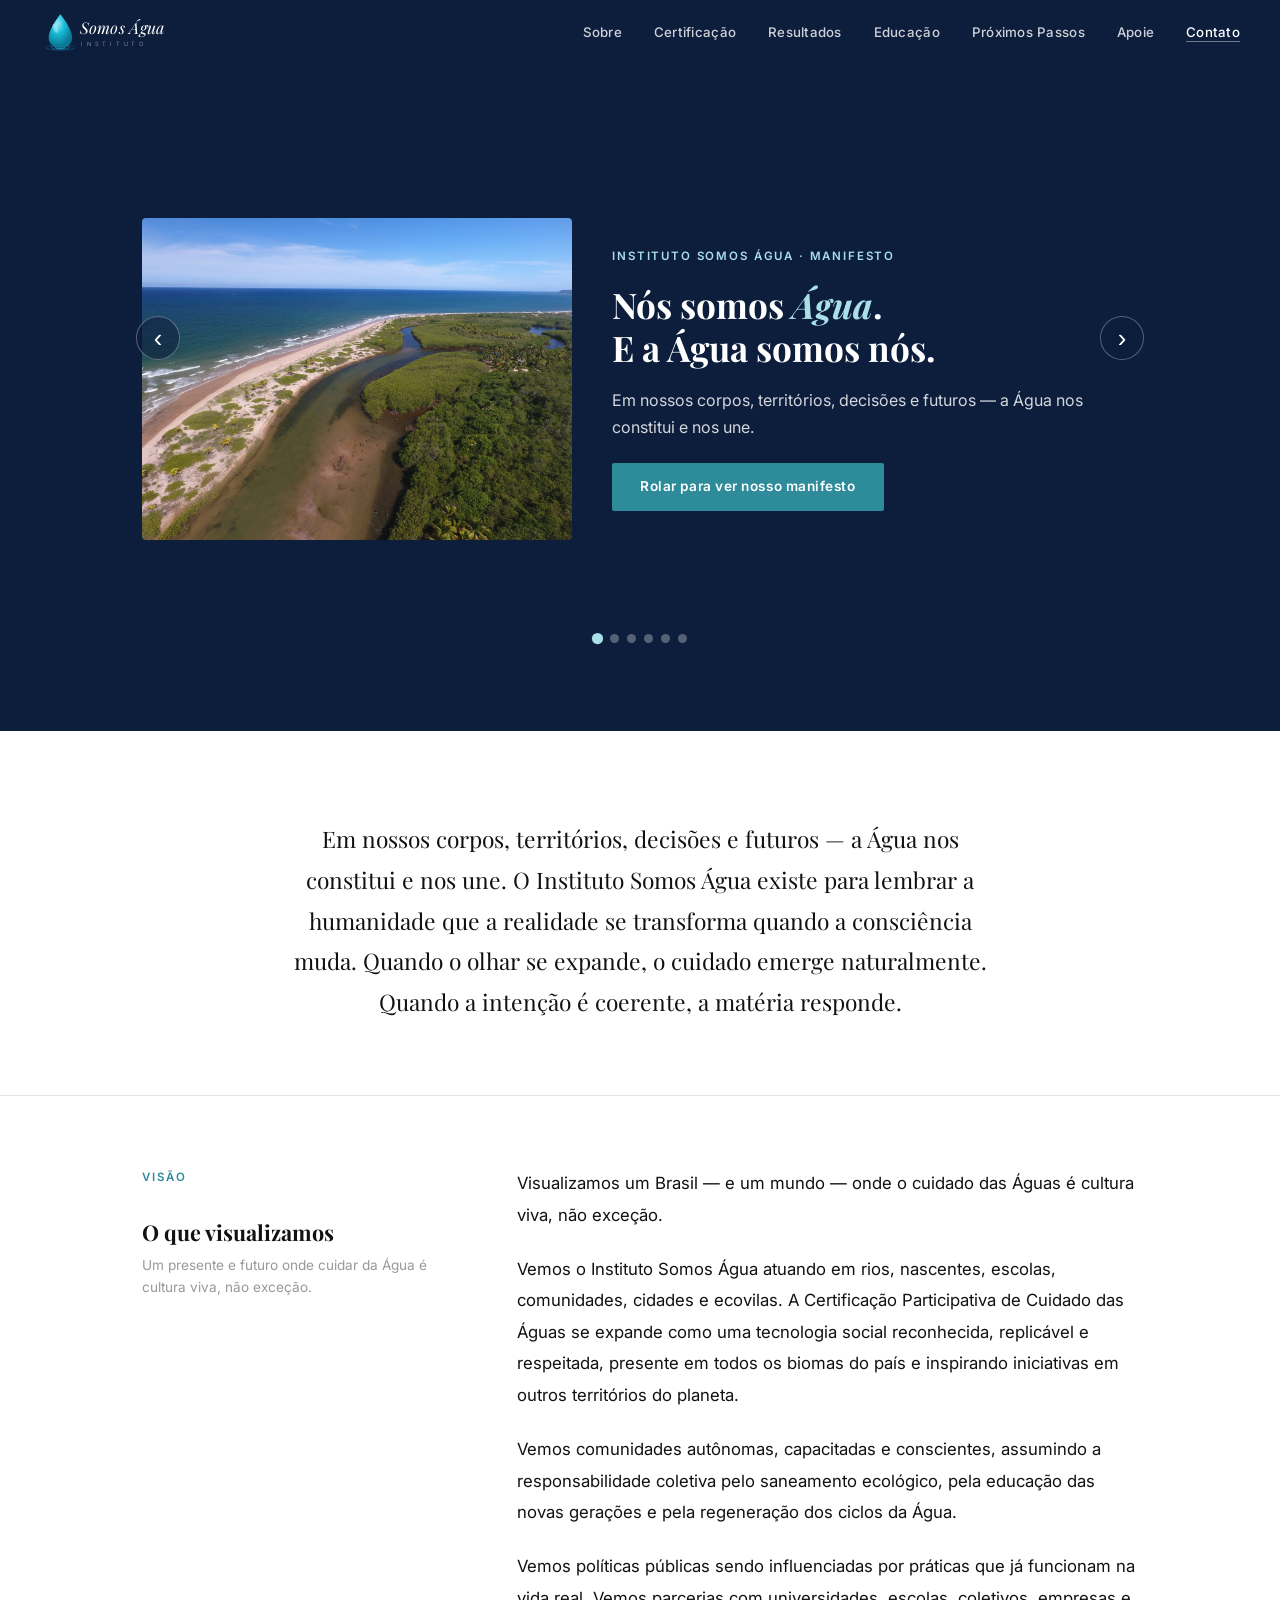
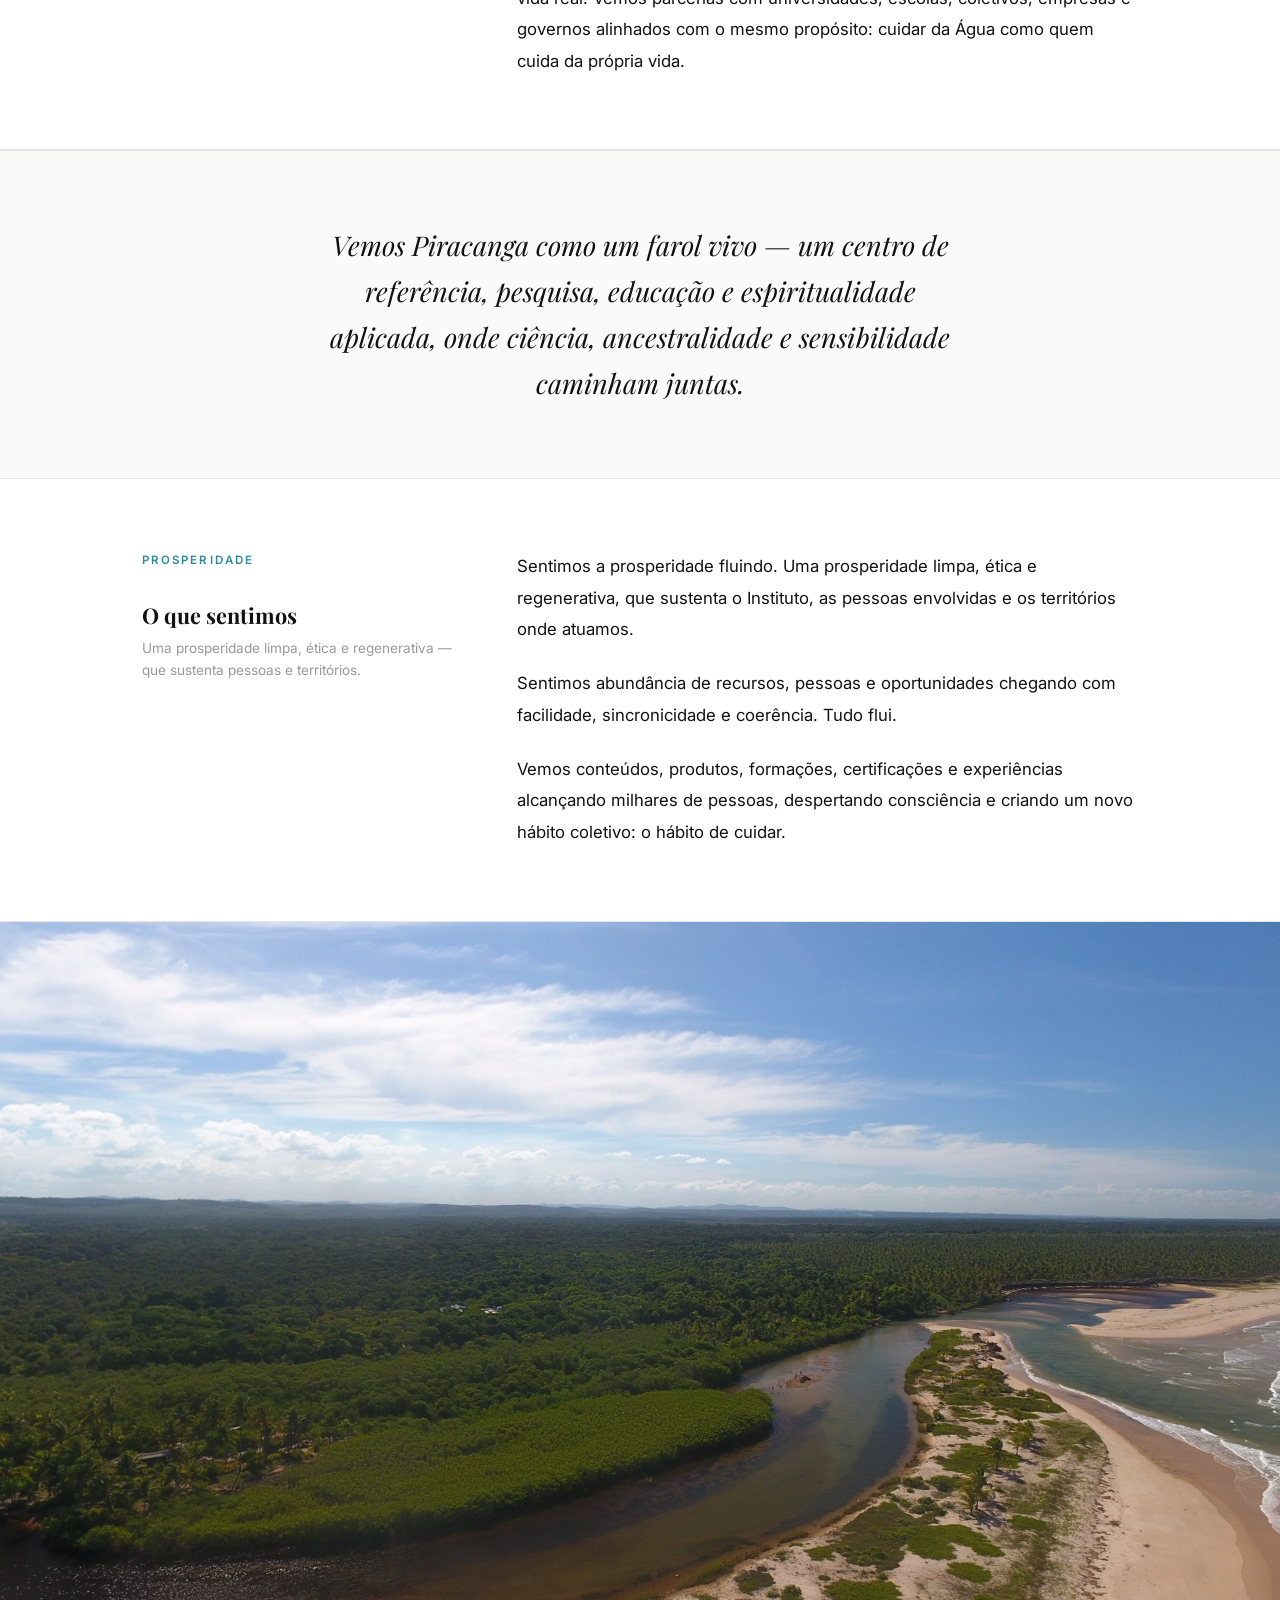
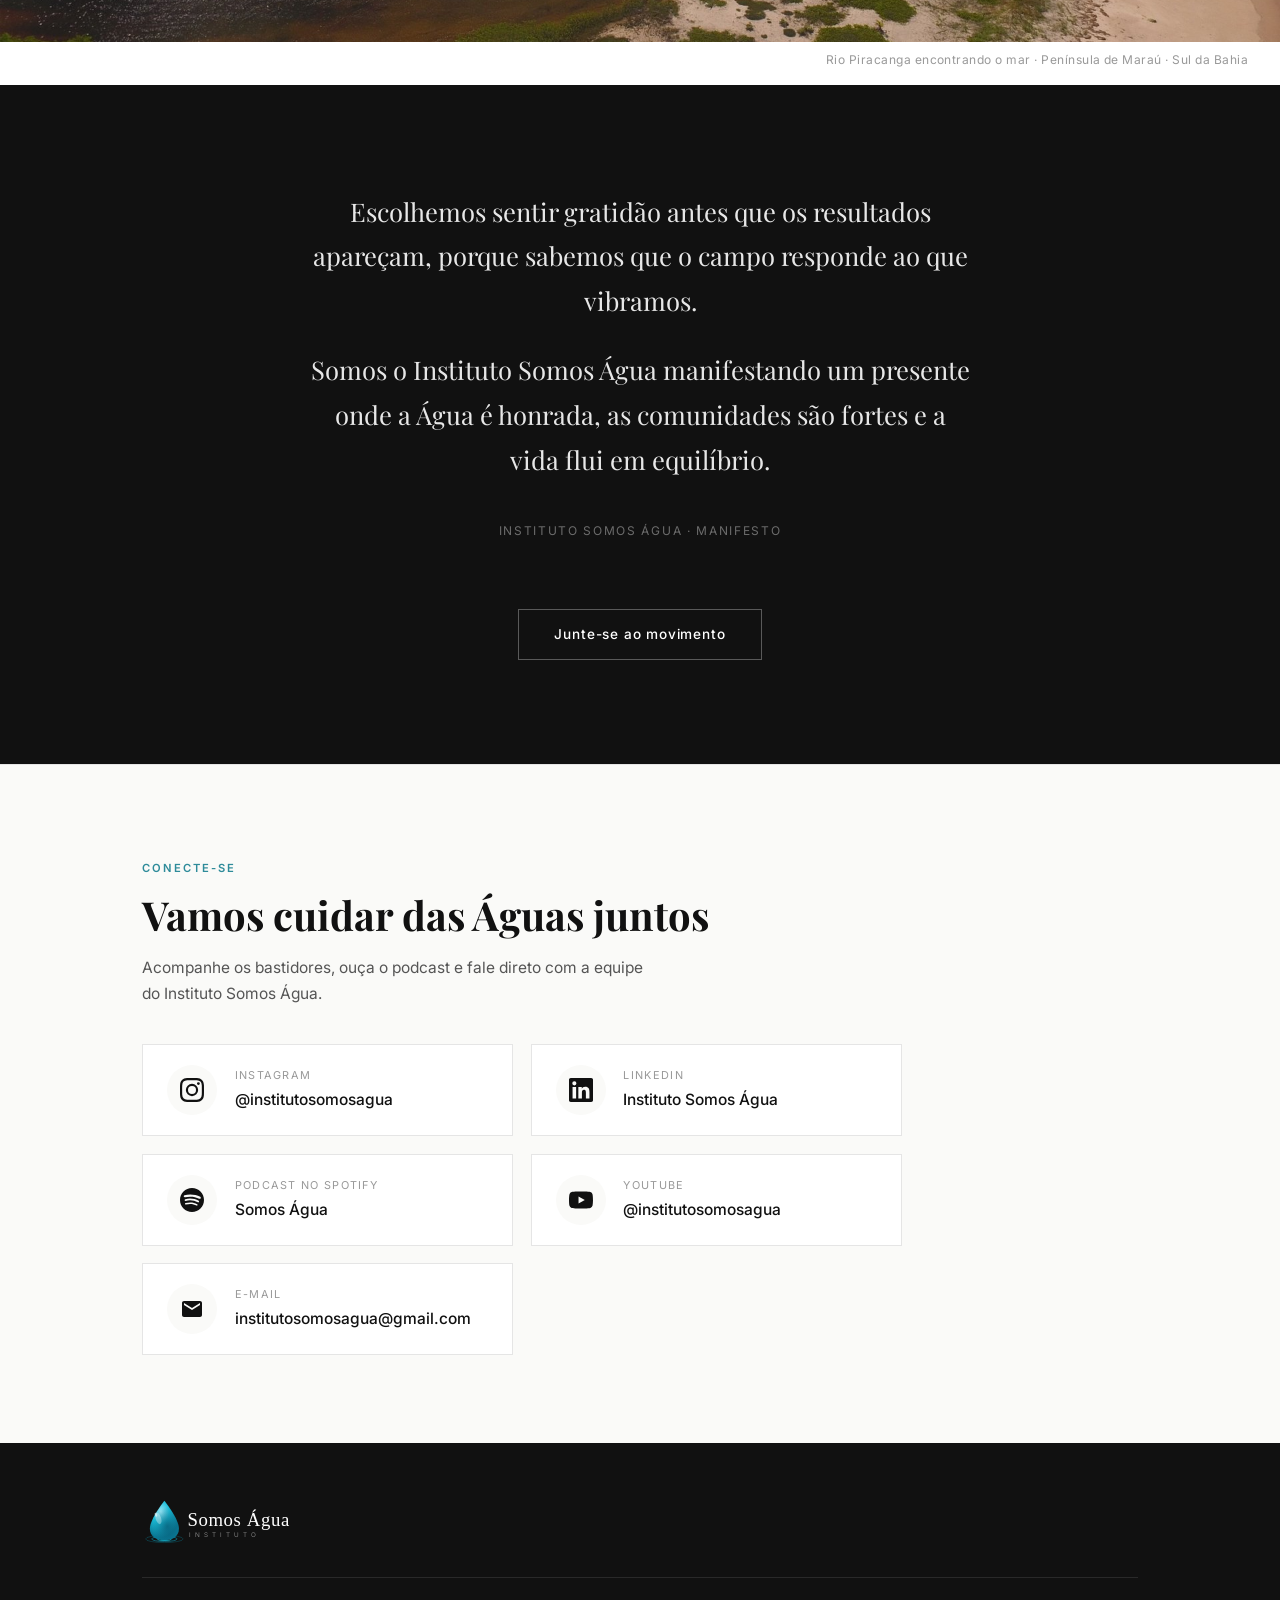
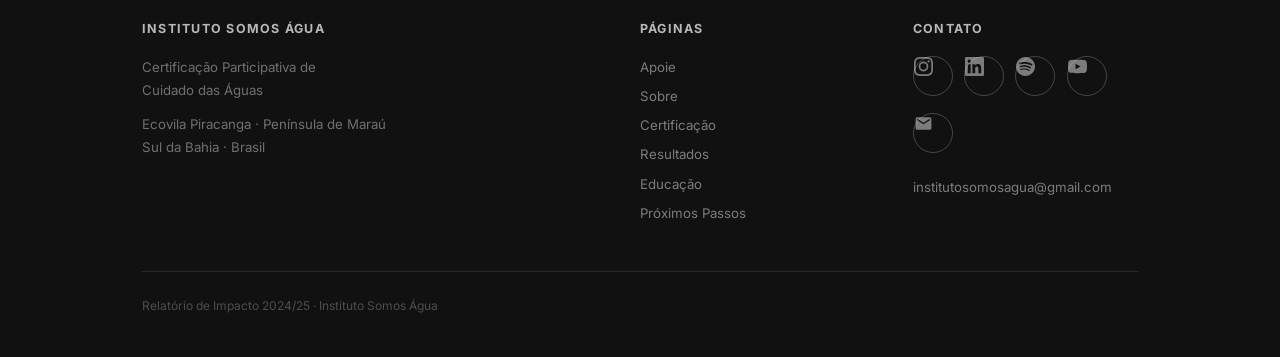
==== commit 84f778ec: "Add files via upload" ====
--- a/index.html
+++ b/index.html
@@ -225,6 +225,7 @@
     <li><a href="resultados.html">Resultados</a></li>
     <li><a href="educacao.html">Educação</a></li>
     <li><a href="proximos.html">Próximos Passos</a></li>
+    <li><a href="apoie.html">Apoie</a></li>
     <li><a href="index.html#contato" class="nav-cta">Contato</a></li>
   </ul>
 </nav>
@@ -292,6 +293,16 @@
                 <li>Ecovila Piracanga · Maraú — BA</li>
               </ul>
               <a href="relatorio-impacto.html" class="btn btn-water">Quero participar</a>
+            </div>
+          </article>
+
+          <article class="pc-slide">
+            <div class="pc-photo"><img src="imgs/hero.jpg" alt="Rio Piracanga correndo para o mar"/></div>
+            <div class="pc-text">
+              <span class="pc-eyebrow">Apoie</span>
+              <h2 class="pc-title">Apoie o cuidado das Águas</h2>
+              <p class="pc-desc">Sua contribuição sustenta a Certificação Participativa de Cuidado das Águas, a educação e a regeneração dos nossos territórios.</p>
+              <a href="apoie.html" class="btn btn-water">Quero apoiar</a>
             </div>
           </article>
 
@@ -412,7 +423,7 @@
         <p style="margin-top:.75rem;">Ecovila Piracanga · Península de Maraú<br/>Sul da Bahia · Brasil</p>
       </div>
       <div class="footer-col">
-        <h4>Páginas</h4>
+        <h4>Páginas</h4><a href="apoie.html">Apoie</a>
         <a href="sobre.html">Sobre</a>
         <a href="certificacao.html">Certificação</a>
         <a href="resultados.html">Resultados</a>
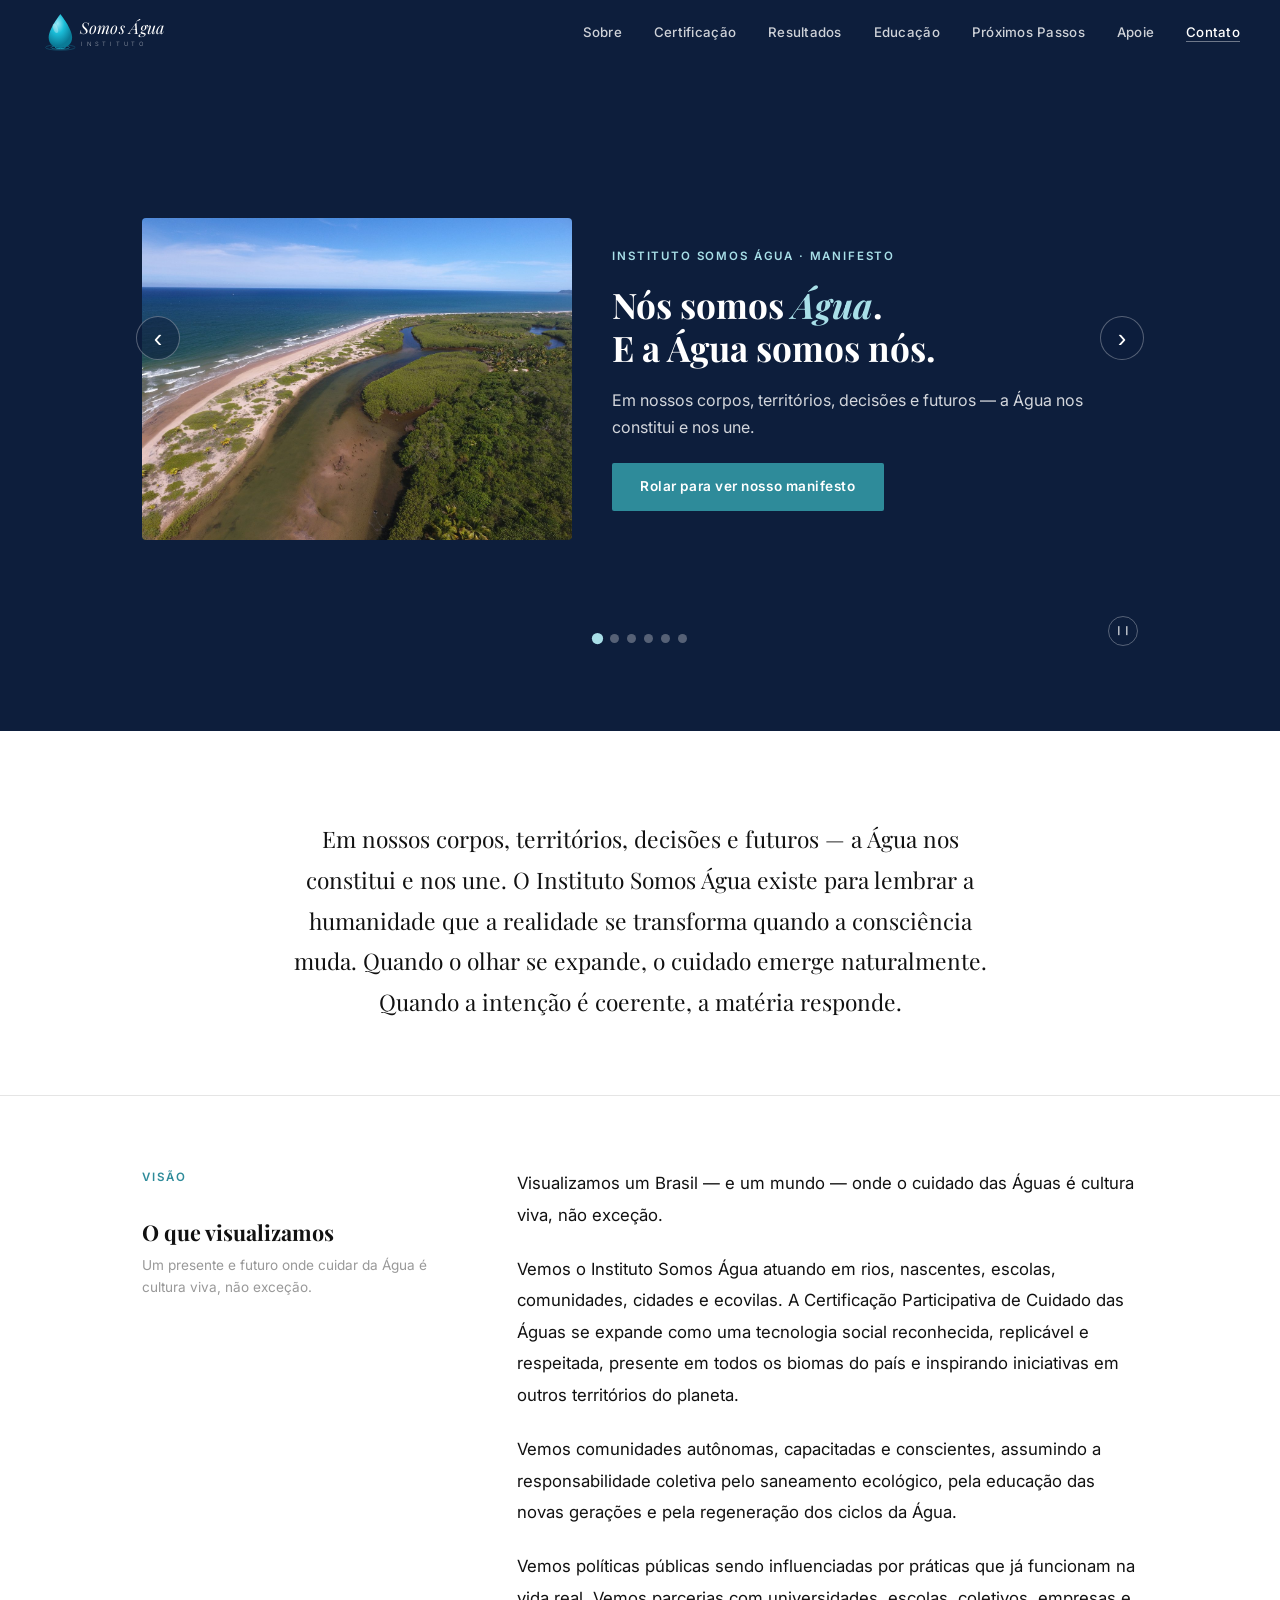
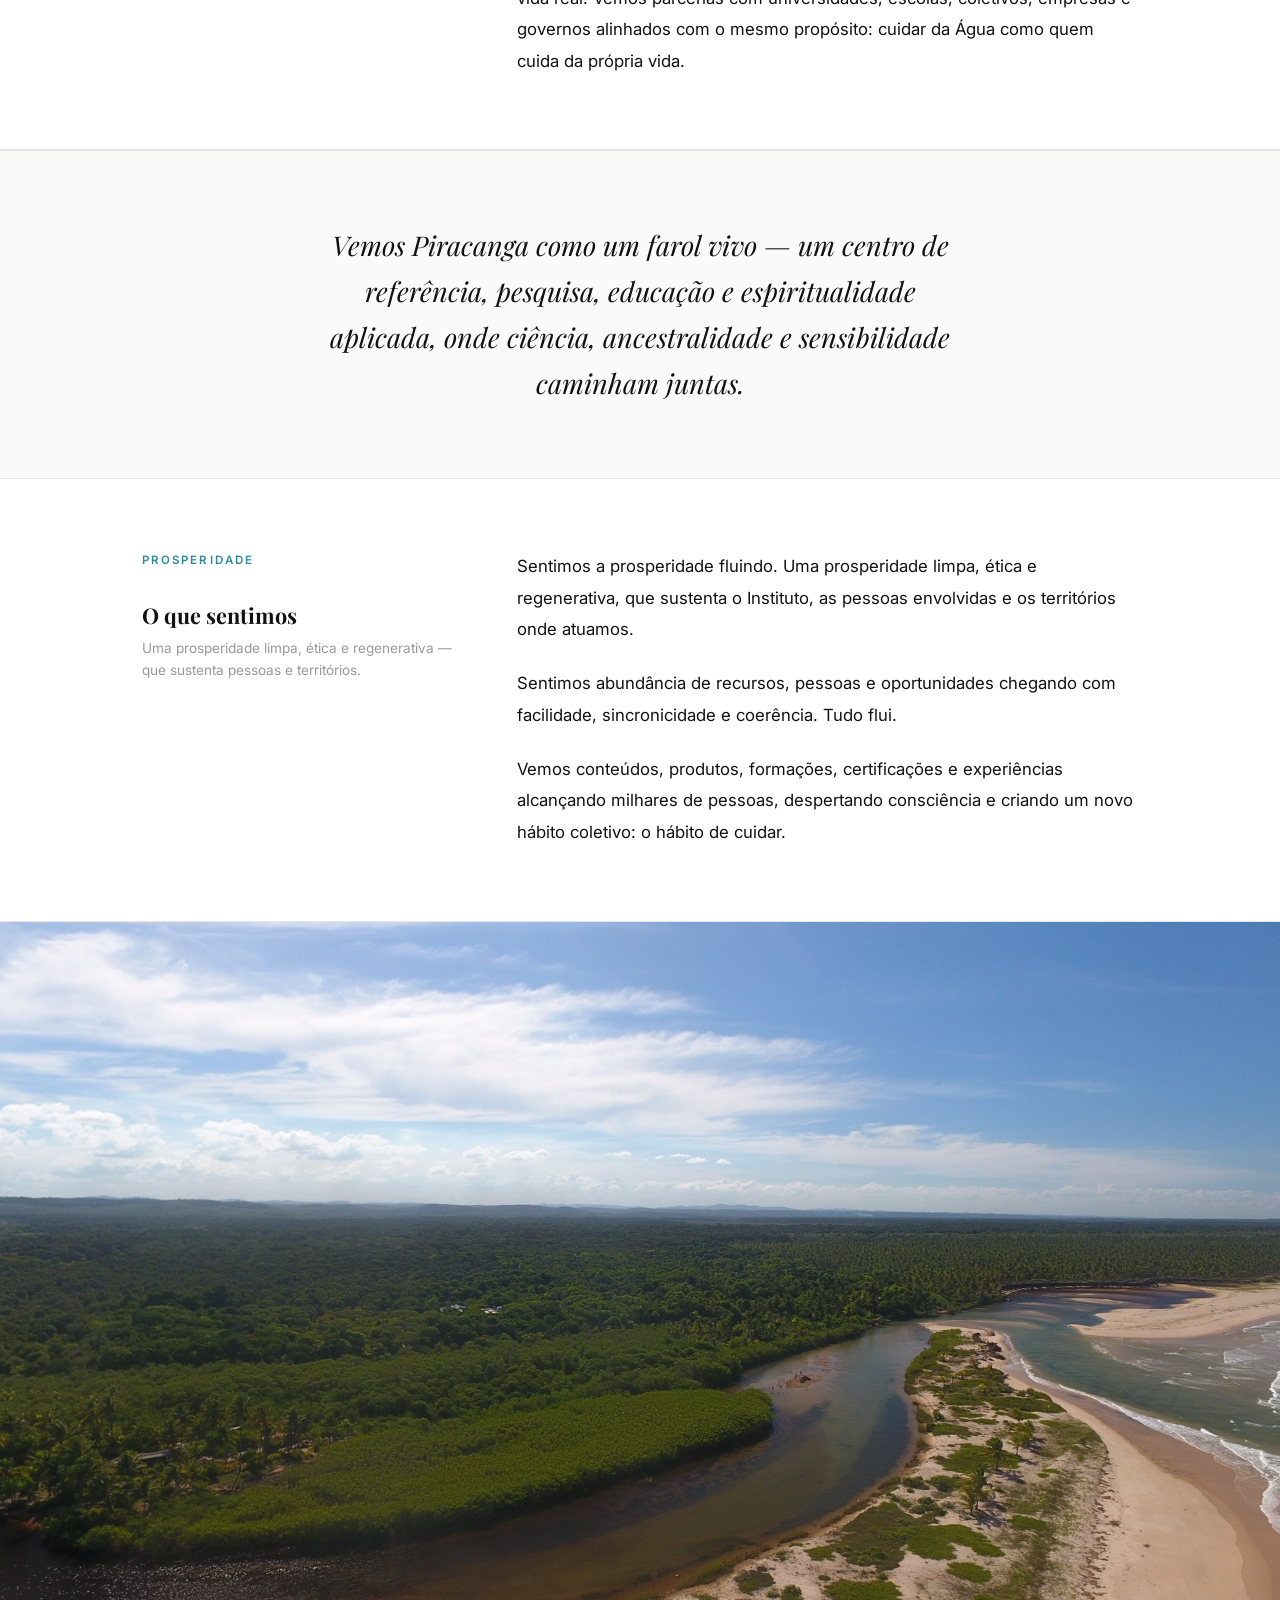
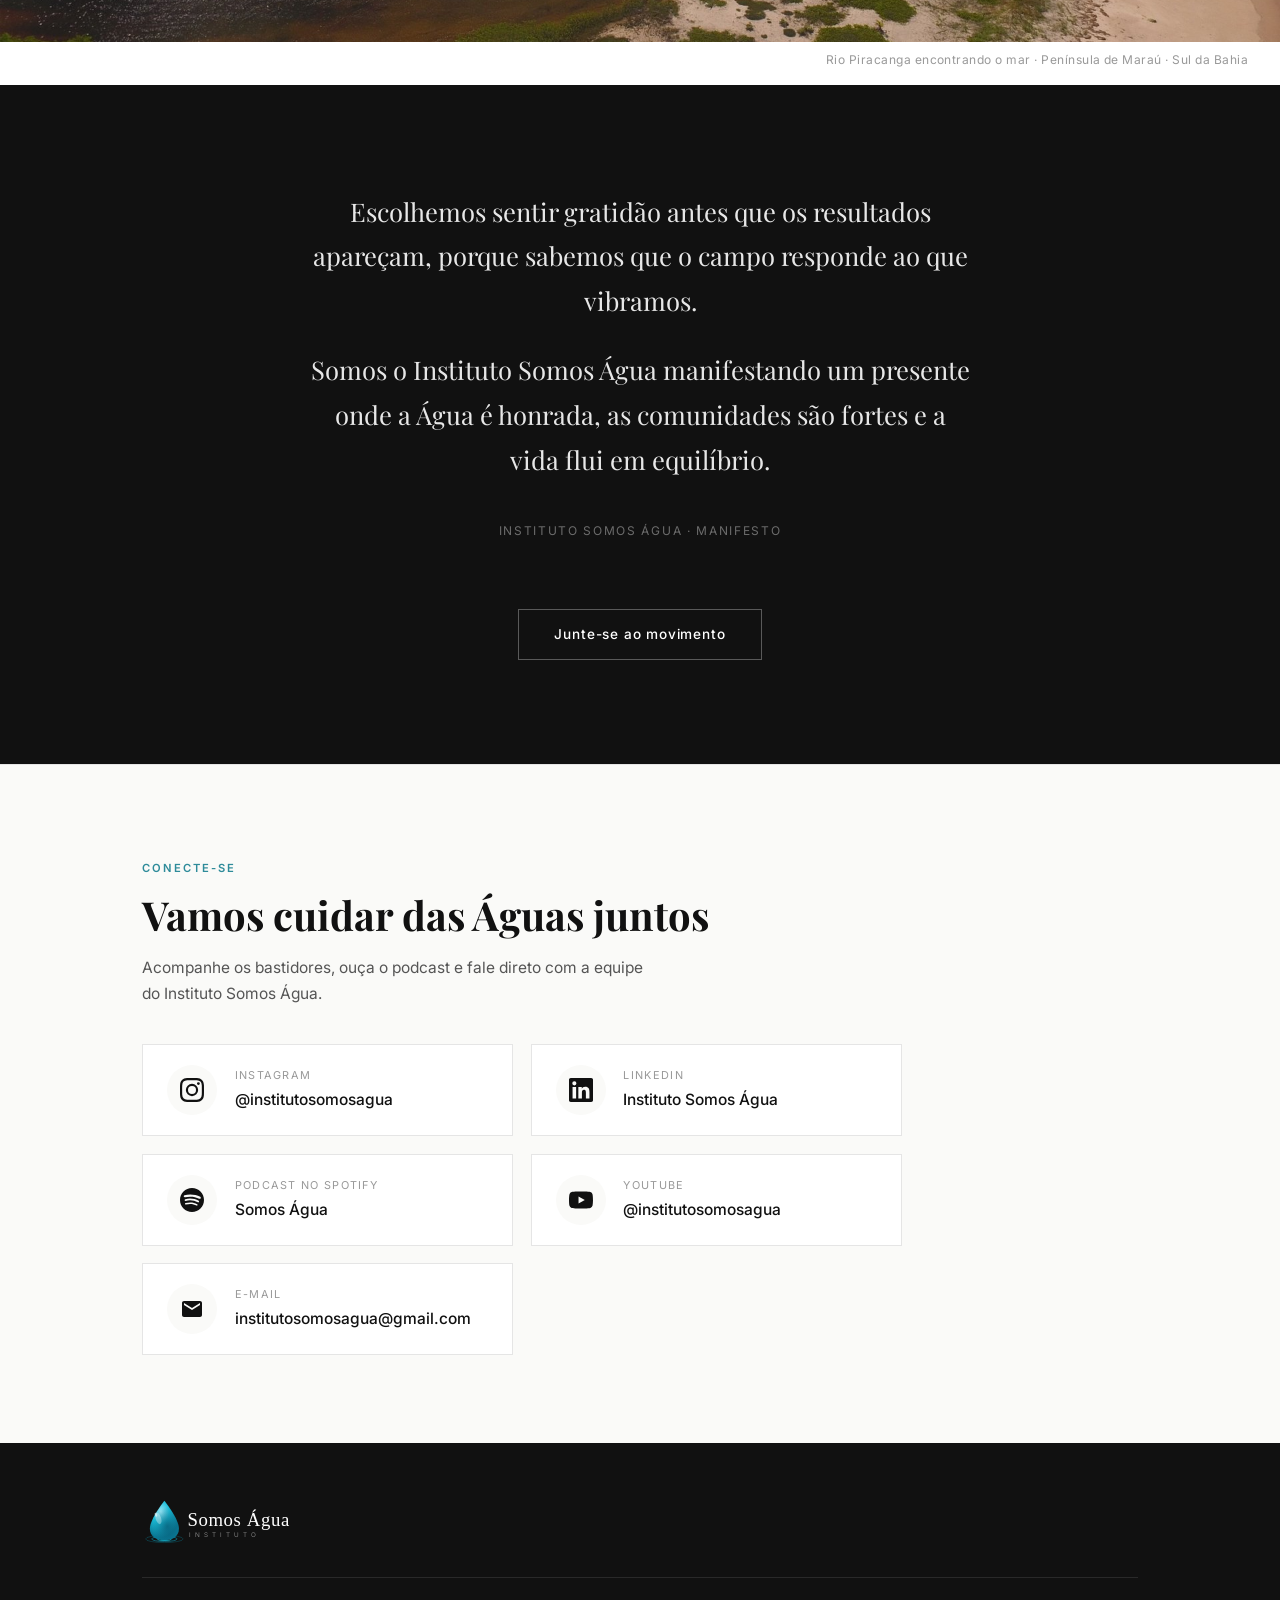
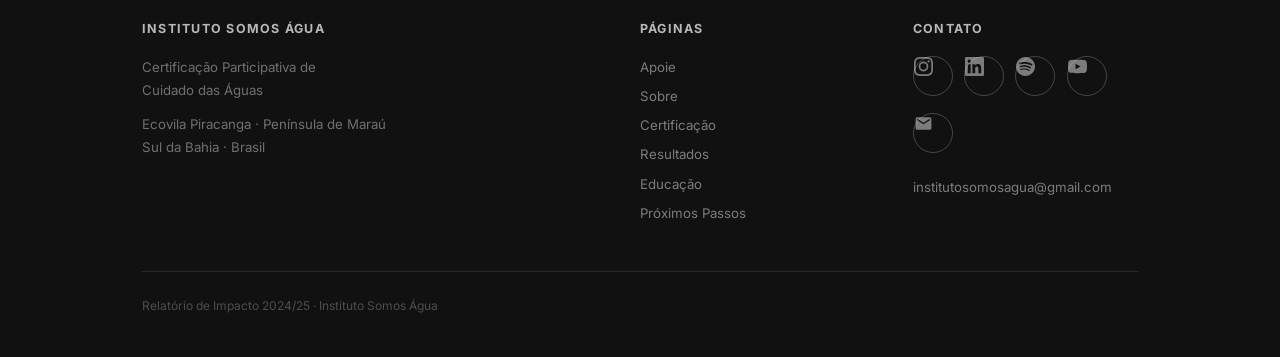
==== commit bf8ae6a3: "Add files via upload" ====
--- a/index.html
+++ b/index.html
@@ -3,9 +3,13 @@
 <head>
   <meta charset="UTF-8"/><meta name="viewport" content="width=device-width, initial-scale=1.0"/>
   <title>Instituto Somos Água</title>
+  <link rel="canonical" href="https://institutosomosagua.org.br/"/>
   <meta name="description" content="Nós somos Água. E a Água somos nós — em nossos corpos, territórios, decisões e futuros."/>
   <link href="https://fonts.googleapis.com/css2?family=Playfair+Display:ital,wght@0,400;0,700;1,400&family=Inter:wght@300;400;500;600&display=swap" rel="stylesheet"/>
   <link rel="stylesheet" href="style.css"/>
+  <link rel="icon" href="favicon.svg" type="image/svg+xml"/>
+  <link rel="icon" href="favicon-32.png" sizes="32x32" type="image/png"/>
+  <link rel="apple-touch-icon" href="apple-touch-icon.png"/>
   <style>
     #main-nav { background:#0d1e3c !important; border-bottom:none !important; }
     #main-nav .nav-logo { color:white; }
@@ -14,74 +18,6 @@
     #main-nav .nav-cta { color:white !important; border-color:rgba(255,255,255,.4); }
     #main-nav .hamburger span { background:white; }
     .pc-title em { font-style:italic; color:#a8dfe8; }
-
-    /* ── HERO (legado, não usado) ── */
-    .manifesto-hero {
-      position: relative;
-      height: 100vh; min-height: 560px;
-      display: flex; align-items: center; justify-content: center;
-      text-align: center; overflow: hidden;
-    }
-    .manifesto-hero-bg {
-      position: absolute; inset: 0;
-      background: url('imgs/foz.jpg') center 55% / cover no-repeat;
-    }
-    .manifesto-hero-bg::after {
-      content: '';
-      position: absolute; inset: 0;
-      background: rgba(0,0,0,.50);
-    }
-
-    /* transparent nav over hero */
-    .hero-nav {
-      position: absolute; top: 0; left: 0; right: 0; z-index: 10;
-      background: #0d1e3c;
-      height: 64px;
-      display: flex; align-items: center; justify-content: space-between;
-      padding: 0 2.5rem;
-    }
-    .hero-nav .nav-logo { color: white; }
-    .hero-nav .nav-links a { color: rgba(255,255,255,.82); }
-    .hero-nav .nav-links a:hover { color: white; }
-    .hero-nav .nav-cta { color: white !important; border-color: rgba(255,255,255,.45); }
-    .hero-nav .hamburger span { background: white; }
-
-    .manifesto-hero-content {
-      position: relative; z-index: 5;
-      padding: 0 2rem;
-    }
-    .eyebrow-light {
-      font-size: .72rem; font-weight: 600;
-      letter-spacing: .18em; text-transform: uppercase;
-      color: rgba(255,255,255,.6);
-      margin-bottom: 1.75rem; display: block;
-    }
-    .manifesto-hero-content h1 {
-      color: white;
-      font-size: clamp(2.4rem, 5.5vw, 4rem);
-      line-height: 1.18;
-      text-shadow: 0 2px 32px rgba(0,0,0,.25);
-      max-width: 700px;
-      margin: 0 auto 1.75rem;
-    }
-    .manifesto-hero-content h1 em {
-      font-style: italic;
-      color: #a8dfe8;
-    }
-    .scroll-hint {
-      position: absolute; bottom: 2.5rem; left: 50%; transform: translateX(-50%);
-      z-index: 5;
-      color: rgba(255,255,255,.5);
-      font-size: .62rem; letter-spacing: .22em; text-transform: uppercase;
-      display: flex; flex-direction: column; align-items: center; gap: .6rem;
-      white-space: nowrap;
-    }
-    .scroll-hint::after {
-      content: '';
-      width: 1px; height: 40px;
-      background: rgba(255,255,255,.3);
-      display: block;
-    }
 
     /* ── OPENING ── */
     .manifesto-opening {
@@ -196,23 +132,34 @@
     }
 
     @media (max-width: 860px) {
-      .hero-nav { padding: 0 1.25rem; }
       .manifesto-split { grid-template-columns: 1fr; gap: 1.5rem; }
       .manifesto-split-label { position: static; }
     }
   </style>
   <!-- Open Graph / WhatsApp -->
   <meta property="og:type"        content="website"/>
+  <meta property="og:url" content="https://institutosomosagua.org.br/"/>
   <meta property="og:site_name"   content="Instituto Somos Água"/>
   <meta property="og:title"       content="Instituto Somos Água — Manifesto"/>
   <meta property="og:description" content="Nós somos Água. E a Água somos nós. O Instituto Somos Água une ativismo hídrico, educação ecológica e responsabilidade coletiva em Piracanga, Bahia."/>
-  <meta property="og:image"       content="https://institutosomosagua.github.io/site/imgs/og-image.png"/>
+  <meta property="og:image"       content="https://institutosomosagua.org.br/imgs/og-image.png"/>
   <meta property="og:image:width" content="1200"/>
   <meta property="og:image:height"content="630"/>
   <meta property="og:locale"      content="pt_BR"/>
   <!-- Twitter / X -->
   <meta name="twitter:card"       content="summary_large_image"/>
-  <meta name="twitter:image"      content="https://institutosomosagua.github.io/site/imgs/og-image.png"/>
+  <meta name="twitter:image"      content="https://institutosomosagua.org.br/imgs/og-image.png"/>
+  <!-- Google Analytics (GA4) -->
+  <script async src="https://www.googletagmanager.com/gtag/js?id=G-5VGXWJZ3L4"></script>
+  <script>
+    window.dataLayer = window.dataLayer || [];
+    function gtag(){dataLayer.push(arguments);}
+    gtag('js', new Date());
+    gtag('config', 'G-5VGXWJZ3L4');
+  </script>
+<script type="application/ld+json">
+{"@context":"https://schema.org","@type":"NGO","name":"Instituto Somos Água","url":"https://institutosomosagua.org.br/","logo":"https://institutosomosagua.org.br/apple-touch-icon.png","email":"institutosomosagua@gmail.com","description":"Instituto Somos Água — Certificação Participativa de Cuidado das Águas na Ecovila Piracanga, Sul da Bahia.","address":{"@type":"PostalAddress","addressLocality":"Maraú","addressRegion":"BA","addressCountry":"BR"},"areaServed":"Sul da Bahia, Brasil","sameAs":["https://www.instagram.com/institutosomosagua/","https://www.linkedin.com/company/instituto-somos-%C3%A1gua/","https://www.youtube.com/@institutosomosagua","https://open.spotify.com/show/7oKQB1N1HVJyOMrPgFYadg"]}
+</script>
 </head>
 <body>
 
@@ -248,7 +195,7 @@
           </article>
 
           <article class="pc-slide">
-            <div class="pc-photo"><img src="imgs/satish-kumar.jpg" alt="Satish Kumar"/></div>
+            <div class="pc-photo"><img loading="lazy" src="imgs/satish-kumar.jpg" alt="Satish Kumar"/></div>
             <div class="pc-text">
               <span class="pc-eyebrow">Convite especial · Instituto Somos Água + Florescentia</span>
               <h2 class="pc-title">Masterclass MAGNA — Regeneração e Liderança Integral</h2>
@@ -263,7 +210,7 @@
           </article>
 
           <article class="pc-slide">
-            <div class="pc-photo"><img src="imgs/casas.jpg" alt="Casas da Ecovila Piracanga"/></div>
+            <div class="pc-photo"><img loading="lazy" src="imgs/casas.jpg" alt="Casas da Ecovila Piracanga"/></div>
             <div class="pc-text">
               <span class="pc-eyebrow">Certificação Participativa de Cuidado das Águas</span>
               <h2 class="pc-title">Veja as casas e estabelecimentos participantes</h2>
@@ -273,7 +220,7 @@
           </article>
 
           <article class="pc-slide">
-            <div class="pc-photo"><img src="imgs/ecovila.jpg" alt="Vista aérea da Ecovila Piracanga"/></div>
+            <div class="pc-photo"><img loading="lazy" src="imgs/ecovila.jpg" alt="Vista aérea da Ecovila Piracanga"/></div>
             <div class="pc-text">
               <span class="pc-eyebrow">Impacto em Piracanga</span>
               <h2 class="pc-title">Resultados da nossa ação em Piracanga</h2>
@@ -283,7 +230,7 @@
           </article>
 
           <article class="pc-slide">
-            <div class="pc-photo"><img src="imgs/rio-top.jpg" alt="Rio Piracanga"/></div>
+            <div class="pc-photo"><img loading="lazy" src="imgs/rio-top.jpg" alt="Rio Piracanga"/></div>
             <div class="pc-text">
               <span class="pc-eyebrow">Próximos eventos</span>
               <h2 class="pc-title">Encontro Regional pelas Águas e Mudanças Climáticas</h2>
@@ -292,12 +239,12 @@
                 <li>25 de julho de 2026 · sábado</li>
                 <li>Ecovila Piracanga · Maraú — BA</li>
               </ul>
-              <a href="relatorio-impacto.html" class="btn btn-water">Quero participar</a>
-            </div>
-          </article>
-
-          <article class="pc-slide">
-            <div class="pc-photo"><img src="imgs/hero.jpg" alt="Rio Piracanga correndo para o mar"/></div>
+              <a href="encontro-regional.html" class="btn btn-water">Quero participar</a>
+            </div>
+          </article>
+
+          <article class="pc-slide">
+            <div class="pc-photo"><img loading="lazy" src="imgs/hero.jpg" alt="Rio Piracanga correndo para o mar"/></div>
             <div class="pc-text">
               <span class="pc-eyebrow">Apoie</span>
               <h2 class="pc-title">Apoie o cuidado das Águas</h2>
@@ -311,6 +258,7 @@
       <button class="pc-arrow pc-prev" id="pcPrev" aria-label="Destaque anterior">&#8249;</button>
       <button class="pc-arrow pc-next" id="pcNext" aria-label="Próximo destaque">&#8250;</button>
       <div class="pc-dots" id="pcDots"></div>
+      <button class="pc-pause" id="pcPause" aria-label="Pausar apresentação automática">&#10073;&#10073;</button>
     </div>
   </div>
 </section>
@@ -367,7 +315,7 @@
 </section>
 
 <!-- ══ FOTO FULL ══ -->
-<img src="imgs/hero.jpg" alt="Rio Piracanga correndo para o mar" class="photo-full tall"/>
+<img loading="lazy" src="imgs/hero.jpg" alt="Rio Piracanga correndo para o mar" class="photo-full tall"/>
 <p class="photo-caption">Rio Piracanga encontrando o mar · Península de Maraú · Sul da Bahia</p>
 
 <!-- ══ DECLARAÇÃO FINAL ══ -->
@@ -456,11 +404,13 @@
     if(!track) return;
     const count = track.children.length;
     const dotsWrap = document.getElementById('pcDots');
-    let i = 0, timer;
+    const pauseBtn = document.getElementById('pcPause');
+    const reduce = window.matchMedia('(prefers-reduced-motion: reduce)').matches;
+    let i = 0, timer = null, paused = reduce;
     for(let d=0; d<count; d++){
       const b = document.createElement('button');
       b.setAttribute('aria-label','Ir para destaque '+(d+1));
-      b.addEventListener('click', () => { go(d); reset(); });
+      b.addEventListener('click', () => { go(d); start(); });
       dotsWrap.appendChild(b);
     }
     const dots = dotsWrap.children;
@@ -469,13 +419,21 @@
       for(let k=0; k<dots.length; k++) dots[k].classList.toggle('active', k===i);
     }
     function go(n){ i = (n+count)%count; render(); }
-    document.getElementById('pcPrev').addEventListener('click', () => { go(i-1); reset(); });
-    document.getElementById('pcNext').addEventListener('click', () => { go(i+1); reset(); });
-    function start(){ timer = setInterval(() => go(i+1), 7000); }
-    function reset(){ clearInterval(timer); start(); }
+    function stop(){ clearInterval(timer); timer = null; }
+    function start(){ if(paused) return; stop(); timer = setInterval(() => go(i+1), 7000); }
+    document.getElementById('pcPrev').addEventListener('click', () => { go(i-1); start(); });
+    document.getElementById('pcNext').addEventListener('click', () => { go(i+1); start(); });
+    if(pauseBtn){
+      function setLabel(){
+        pauseBtn.innerHTML = paused ? '&#9654;' : '&#10073;&#10073;';
+        pauseBtn.setAttribute('aria-label', paused ? 'Retomar apresentação automática' : 'Pausar apresentação automática');
+      }
+      pauseBtn.addEventListener('click', () => { paused = !paused; if(paused){ stop(); } else { start(); } setLabel(); });
+      setLabel();
+    }
     const wrap = track.closest('.pc-wrap');
-    wrap.addEventListener('mouseenter', () => clearInterval(timer));
-    wrap.addEventListener('mouseleave', start);
+    wrap.addEventListener('mouseenter', stop);
+    wrap.addEventListener('mouseleave', () => { if(!paused) start(); });
     render(); start();
   })();
 </script>
--- a/style.css
+++ b/style.css
@@ -447,3 +447,6 @@
   #main-nav .nav-links a { color:#fff; }
   #main-nav .nav-links .nav-cta { color:#fff !important; }
 }
+.pc-pause { position:absolute; bottom:-3px; right:0; width:30px; height:30px; border-radius:50%; border:1px solid rgba(255,255,255,.3); background:transparent; color:rgba(255,255,255,.72); font-size:.58rem; line-height:1; cursor:pointer; display:flex; align-items:center; justify-content:center; transition:color .2s,border-color .2s; }
+.pc-pause:hover { color:#fff; border-color:#fff; }
+@media (prefers-reduced-motion: reduce){ .pc-track { transition:none; } }
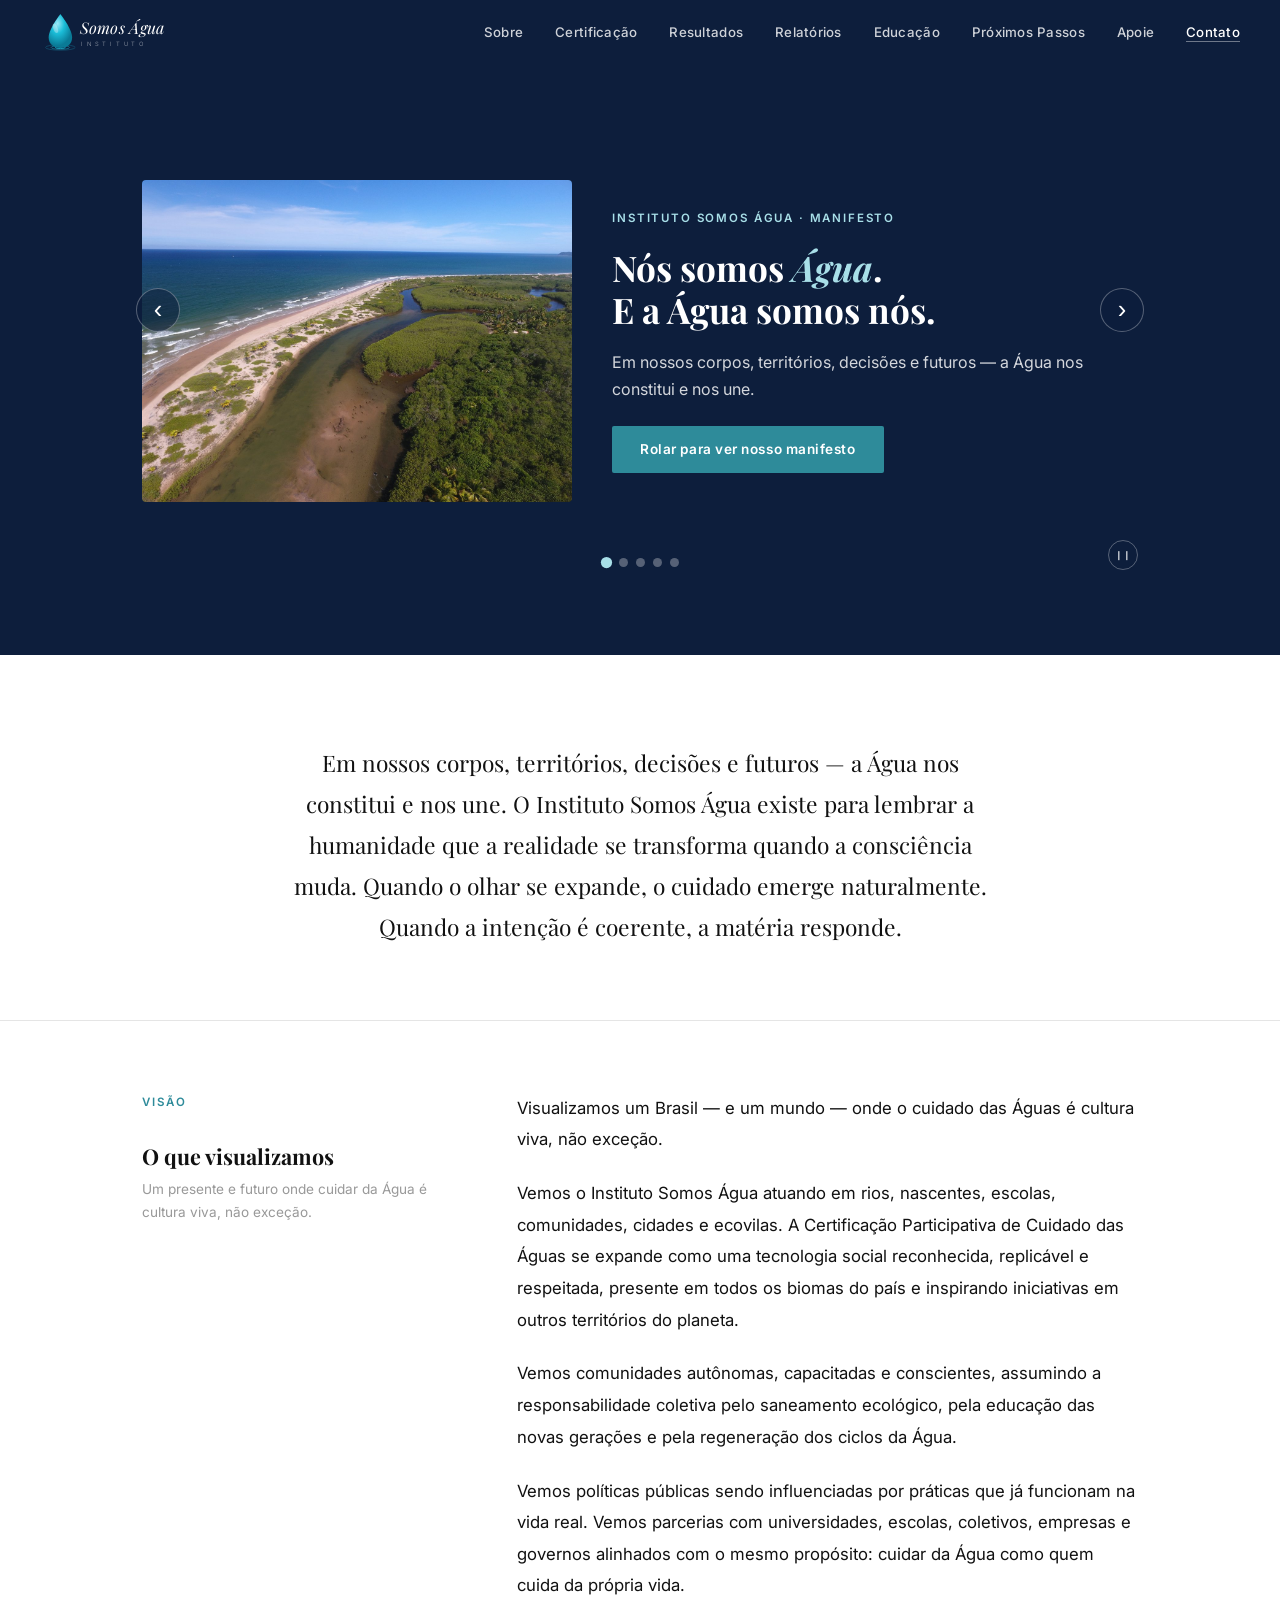
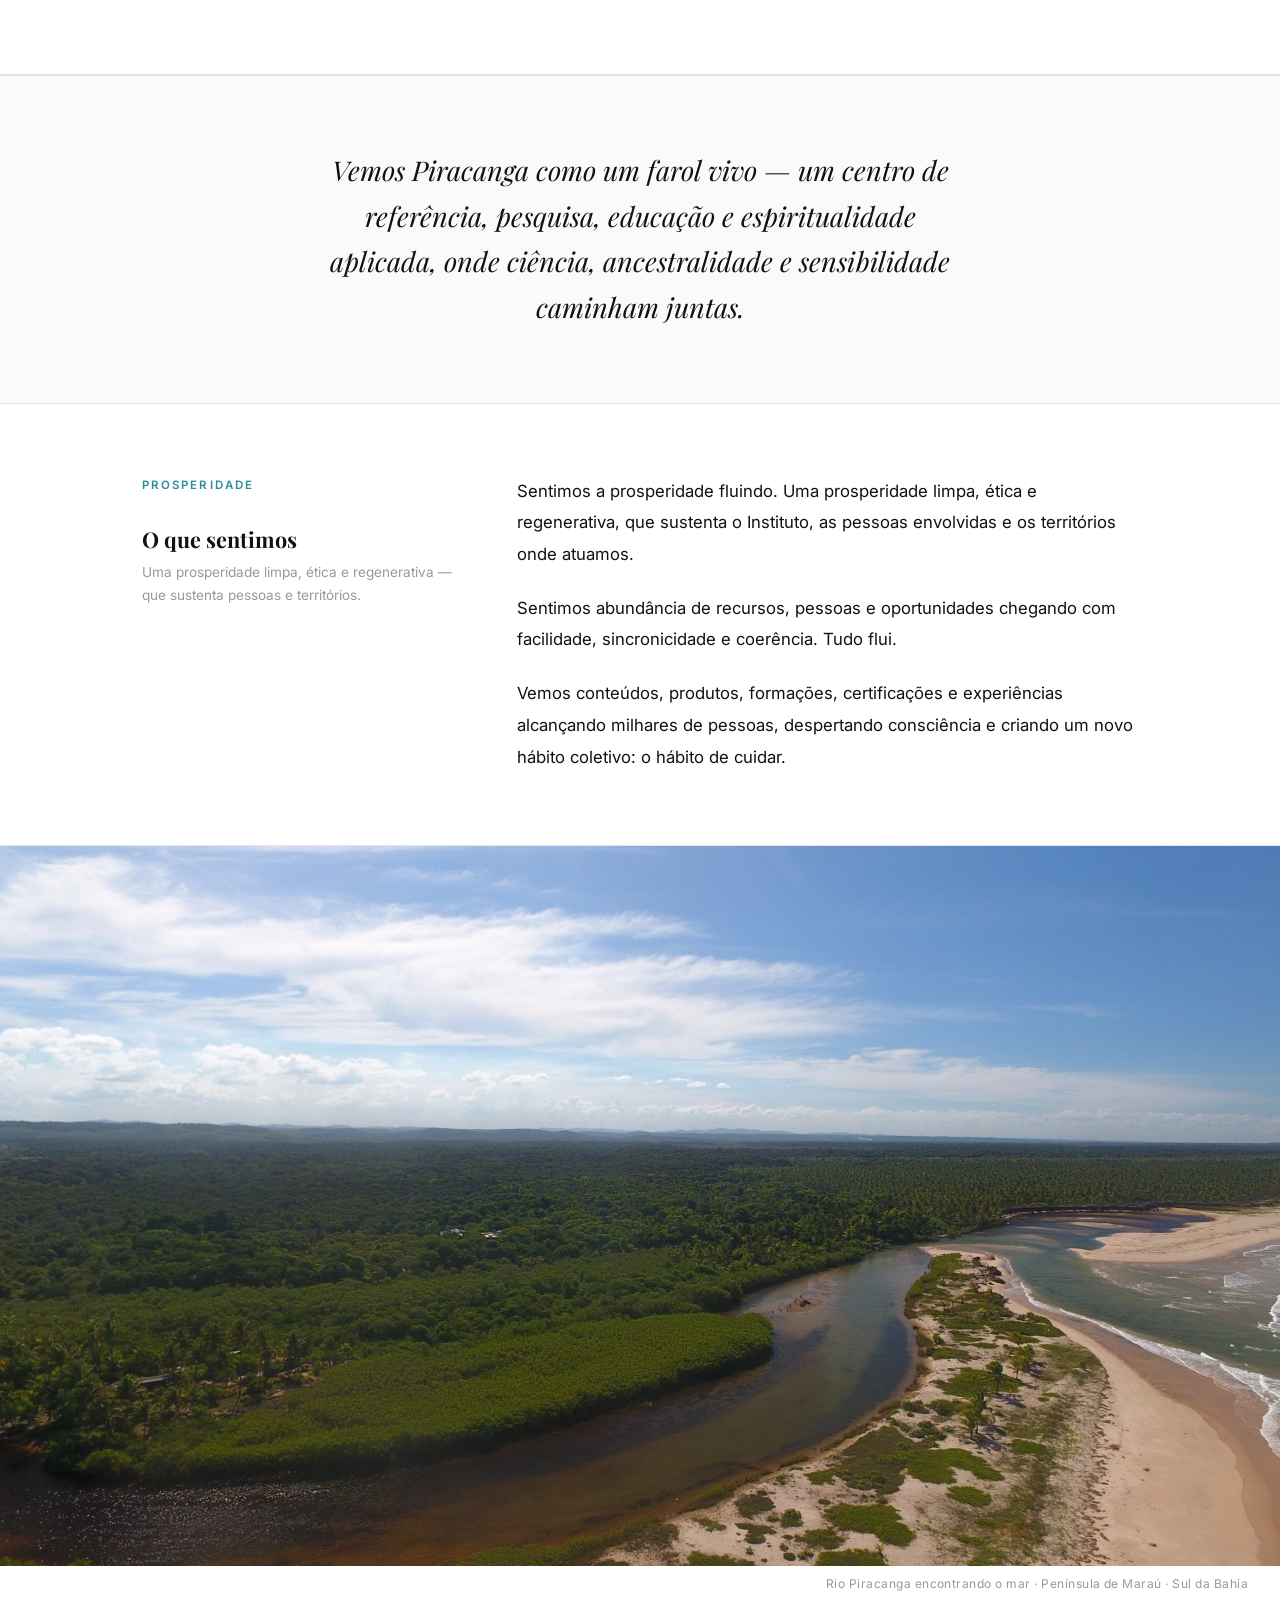
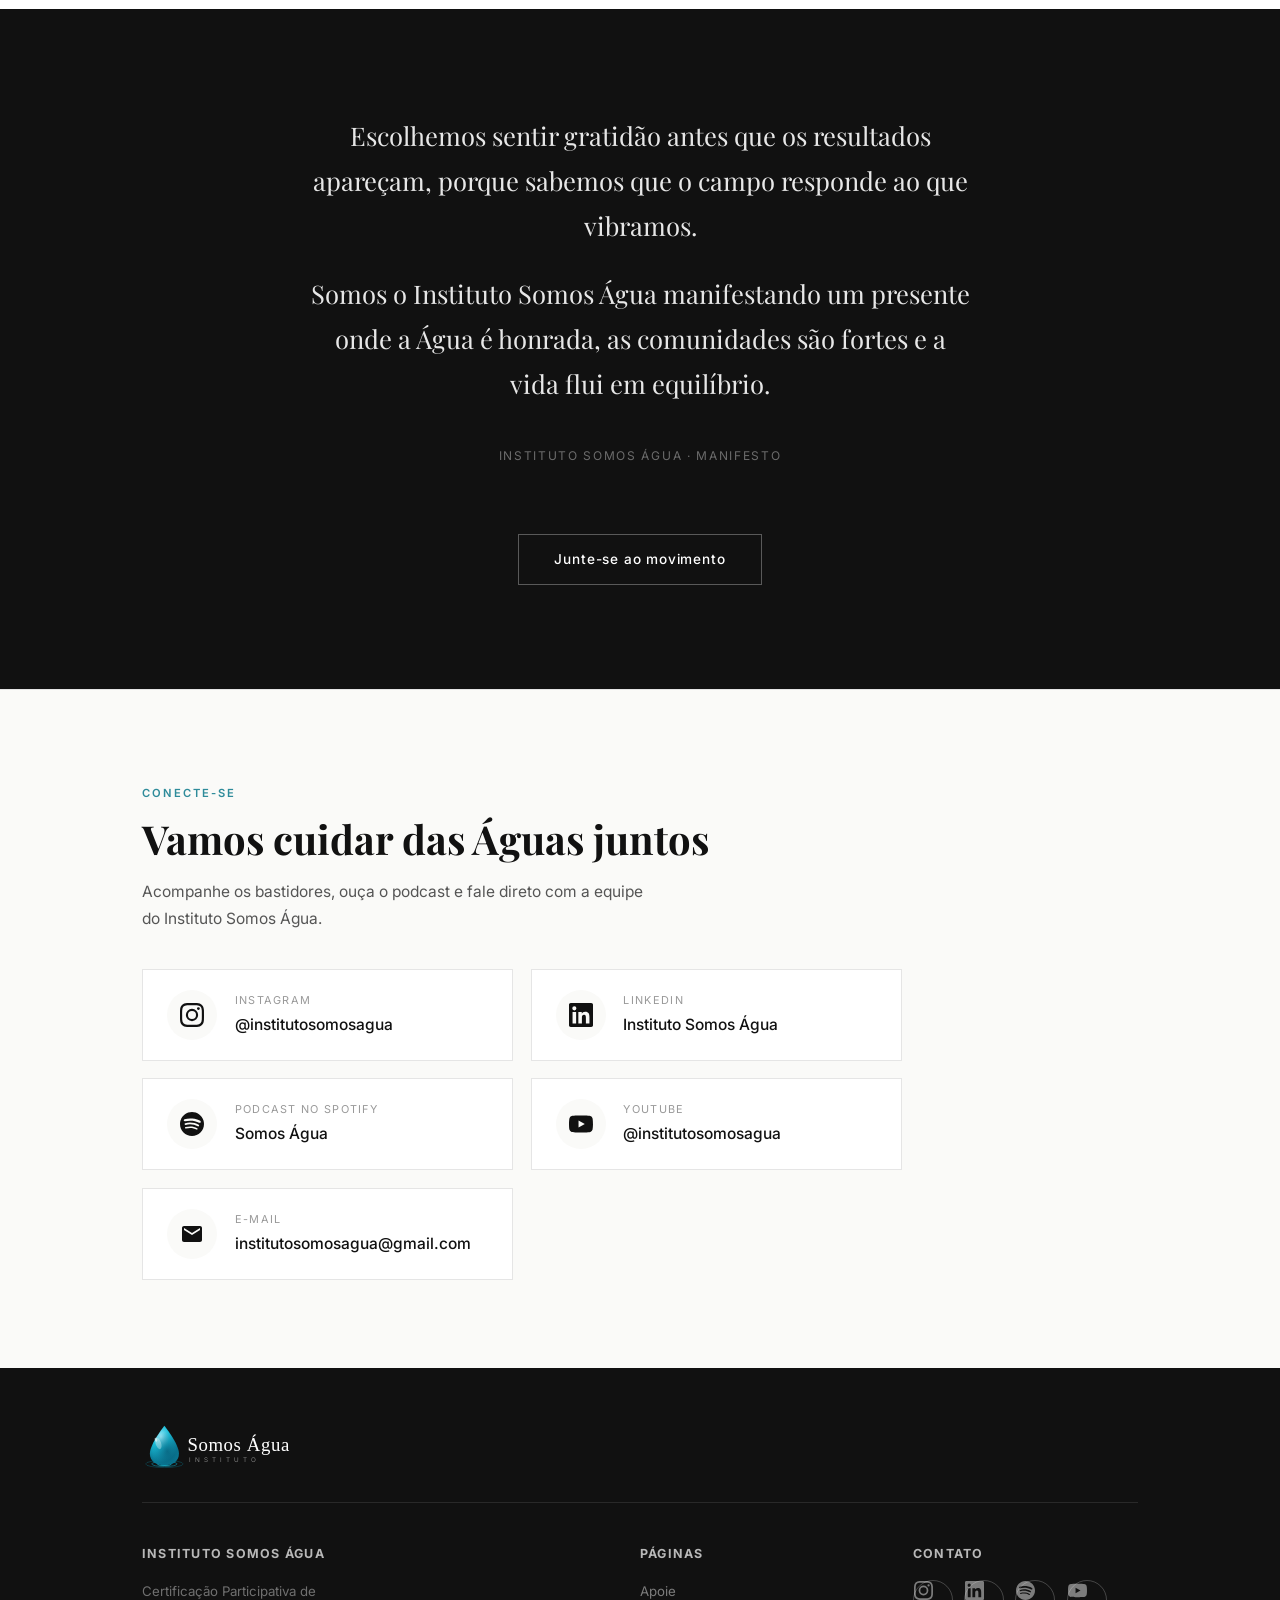
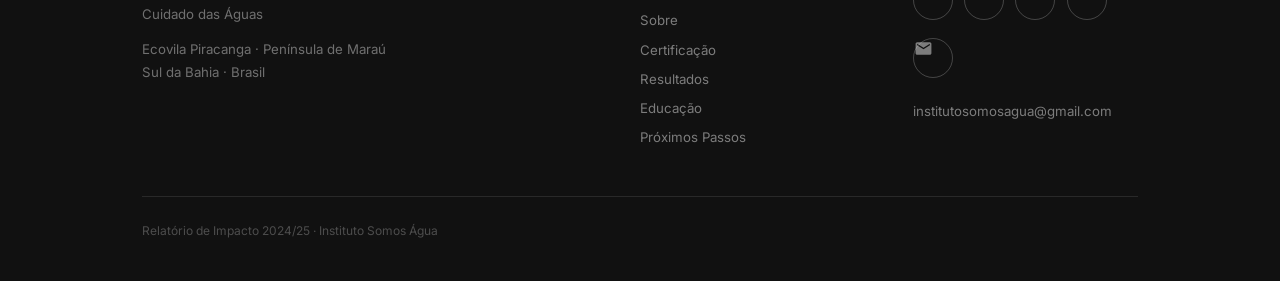
==== commit 12d8b374: "Add files via upload" ====
--- a/index.html
+++ b/index.html
@@ -170,6 +170,7 @@
     <li><a href="sobre.html">Sobre</a></li>
     <li><a href="certificacao.html">Certificação</a></li>
     <li><a href="resultados.html">Resultados</a></li>
+    <li><a href="relatorios.html">Relatórios</a></li>
     <li><a href="educacao.html">Educação</a></li>
     <li><a href="proximos.html">Próximos Passos</a></li>
     <li><a href="apoie.html">Apoie</a></li>
@@ -195,21 +196,6 @@
           </article>
 
           <article class="pc-slide">
-            <div class="pc-photo"><img loading="lazy" src="imgs/satish-kumar.jpg" alt="Satish Kumar"/></div>
-            <div class="pc-text">
-              <span class="pc-eyebrow">Convite especial · Instituto Somos Água + Florescentia</span>
-              <h2 class="pc-title">Masterclass MAGNA — Regeneração e Liderança Integral</h2>
-              <p class="pc-desc">Com <strong>Satish Kumar</strong> — peregrino da paz e uma das maiores referências mundiais em ecologia e liderança consciente. Um convite para aprofundar interdependência, cuidado e regeneração.</p>
-              <ul class="pc-meta">
-                <li>15 de julho de 2026, às 8h (horário de Brasília)</li>
-                <li>Online, ao vivo, com tradução simultânea</li>
-                <li>Inscrição gratuita</li>
-              </ul>
-              <a href="https://www.florescentia.com.br/masterclass-satish" target="_blank" rel="noopener" class="btn btn-water">Inscreva-se gratuitamente</a>
-            </div>
-          </article>
-
-          <article class="pc-slide">
             <div class="pc-photo"><img loading="lazy" src="imgs/casas.jpg" alt="Casas da Ecovila Piracanga"/></div>
             <div class="pc-text">
               <span class="pc-eyebrow">Certificação Participativa de Cuidado das Águas</span>
@@ -232,14 +218,14 @@
           <article class="pc-slide">
             <div class="pc-photo"><img loading="lazy" src="imgs/rio-top.jpg" alt="Rio Piracanga"/></div>
             <div class="pc-text">
-              <span class="pc-eyebrow">Próximos eventos</span>
-              <h2 class="pc-title">Encontro Regional pelas Águas e Mudanças Climáticas</h2>
-              <p class="pc-desc">Um dia de diálogo e construção coletiva pela resiliência climática do Sul da Bahia, com a apresentação do nosso Relatório de Impacto.</p>
+              <span class="pc-eyebrow">Transparência</span>
+              <h2 class="pc-title">Relatórios de Impacto da Certificação</h2>
+              <p class="pc-desc">A cada ciclo anual, publicamos o que aconteceu no território: quantas casas aderiram, o que as análises de água mostraram e como evoluiu o saneamento.</p>
               <ul class="pc-meta">
-                <li>25 de julho de 2026 · sábado</li>
-                <li>Ecovila Piracanga · Maraú — BA</li>
+                <li>Ciclo I · 2024/2025</li>
+                <li>Ciclo II · 2025/2026</li>
               </ul>
-              <a href="encontro-regional.html" class="btn btn-water">Quero participar</a>
+              <a href="relatorios.html" class="btn btn-water">Ver relatórios</a>
             </div>
           </article>
 
